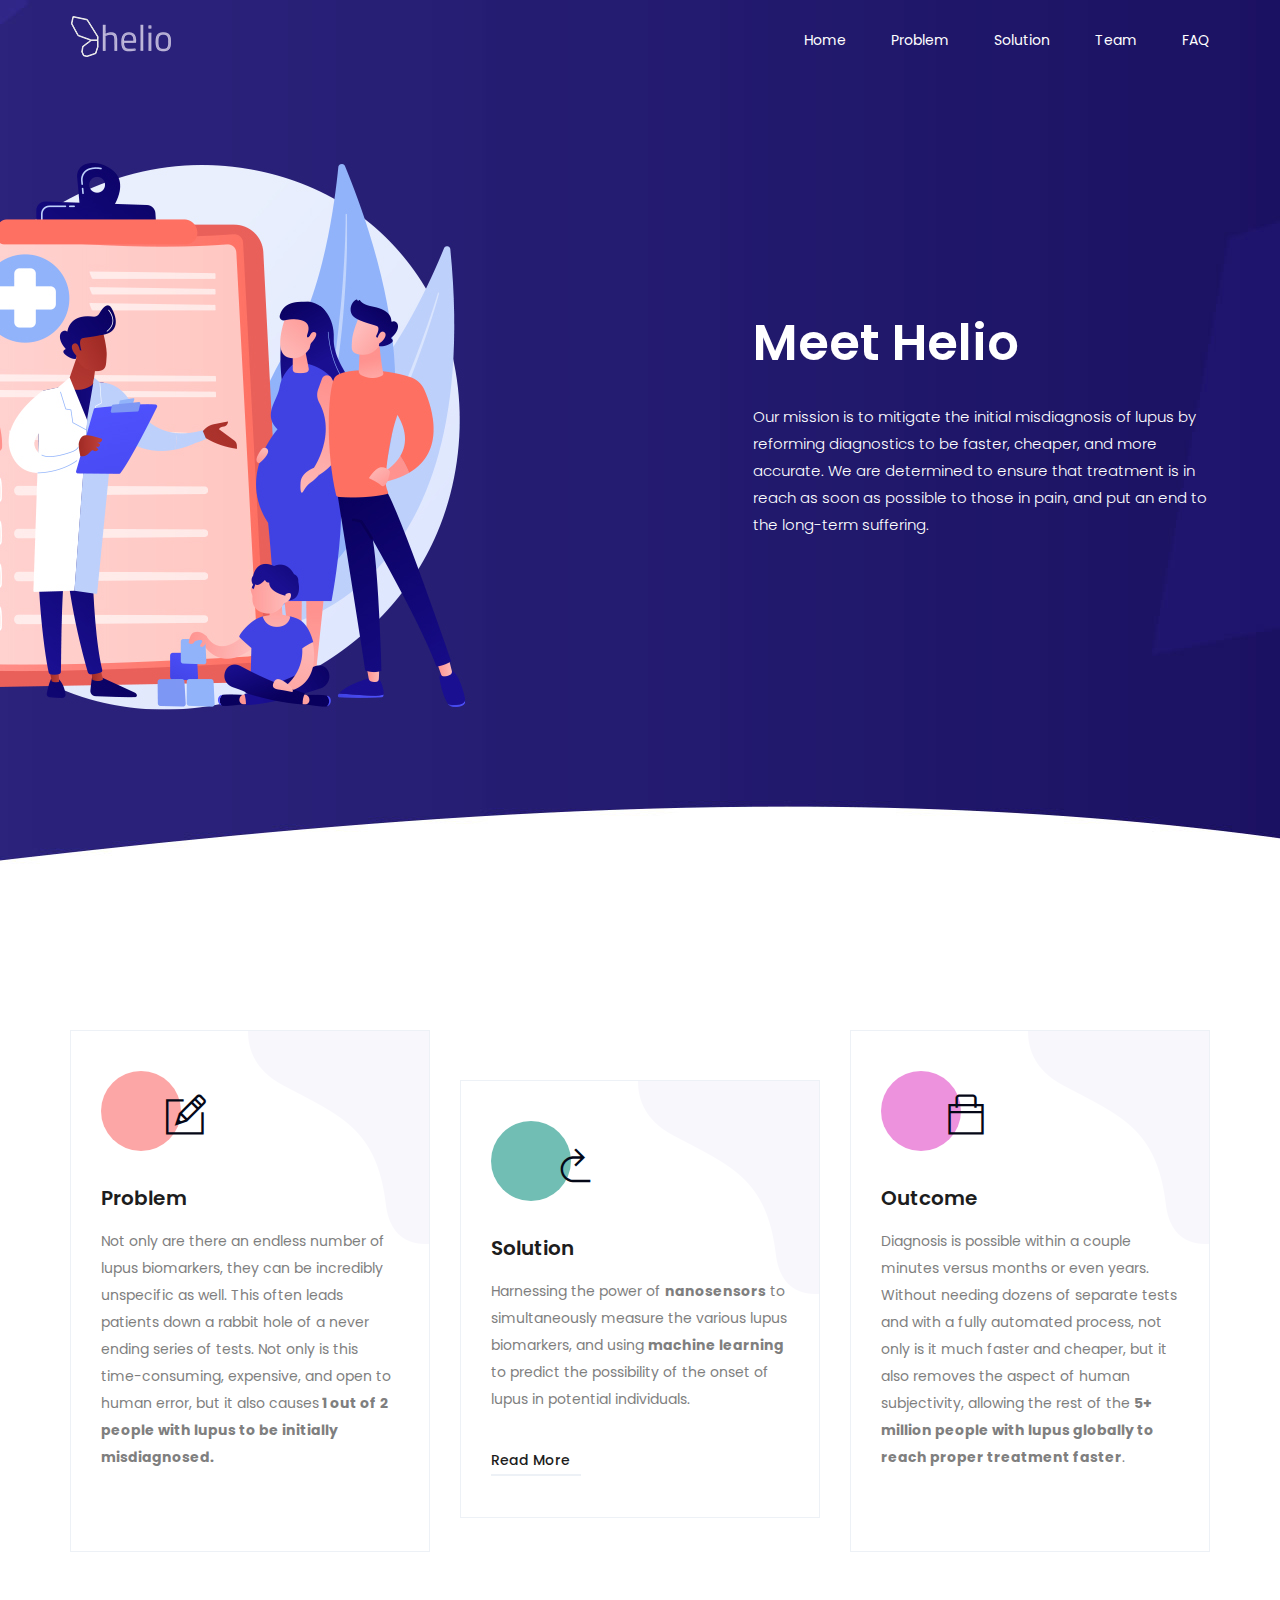
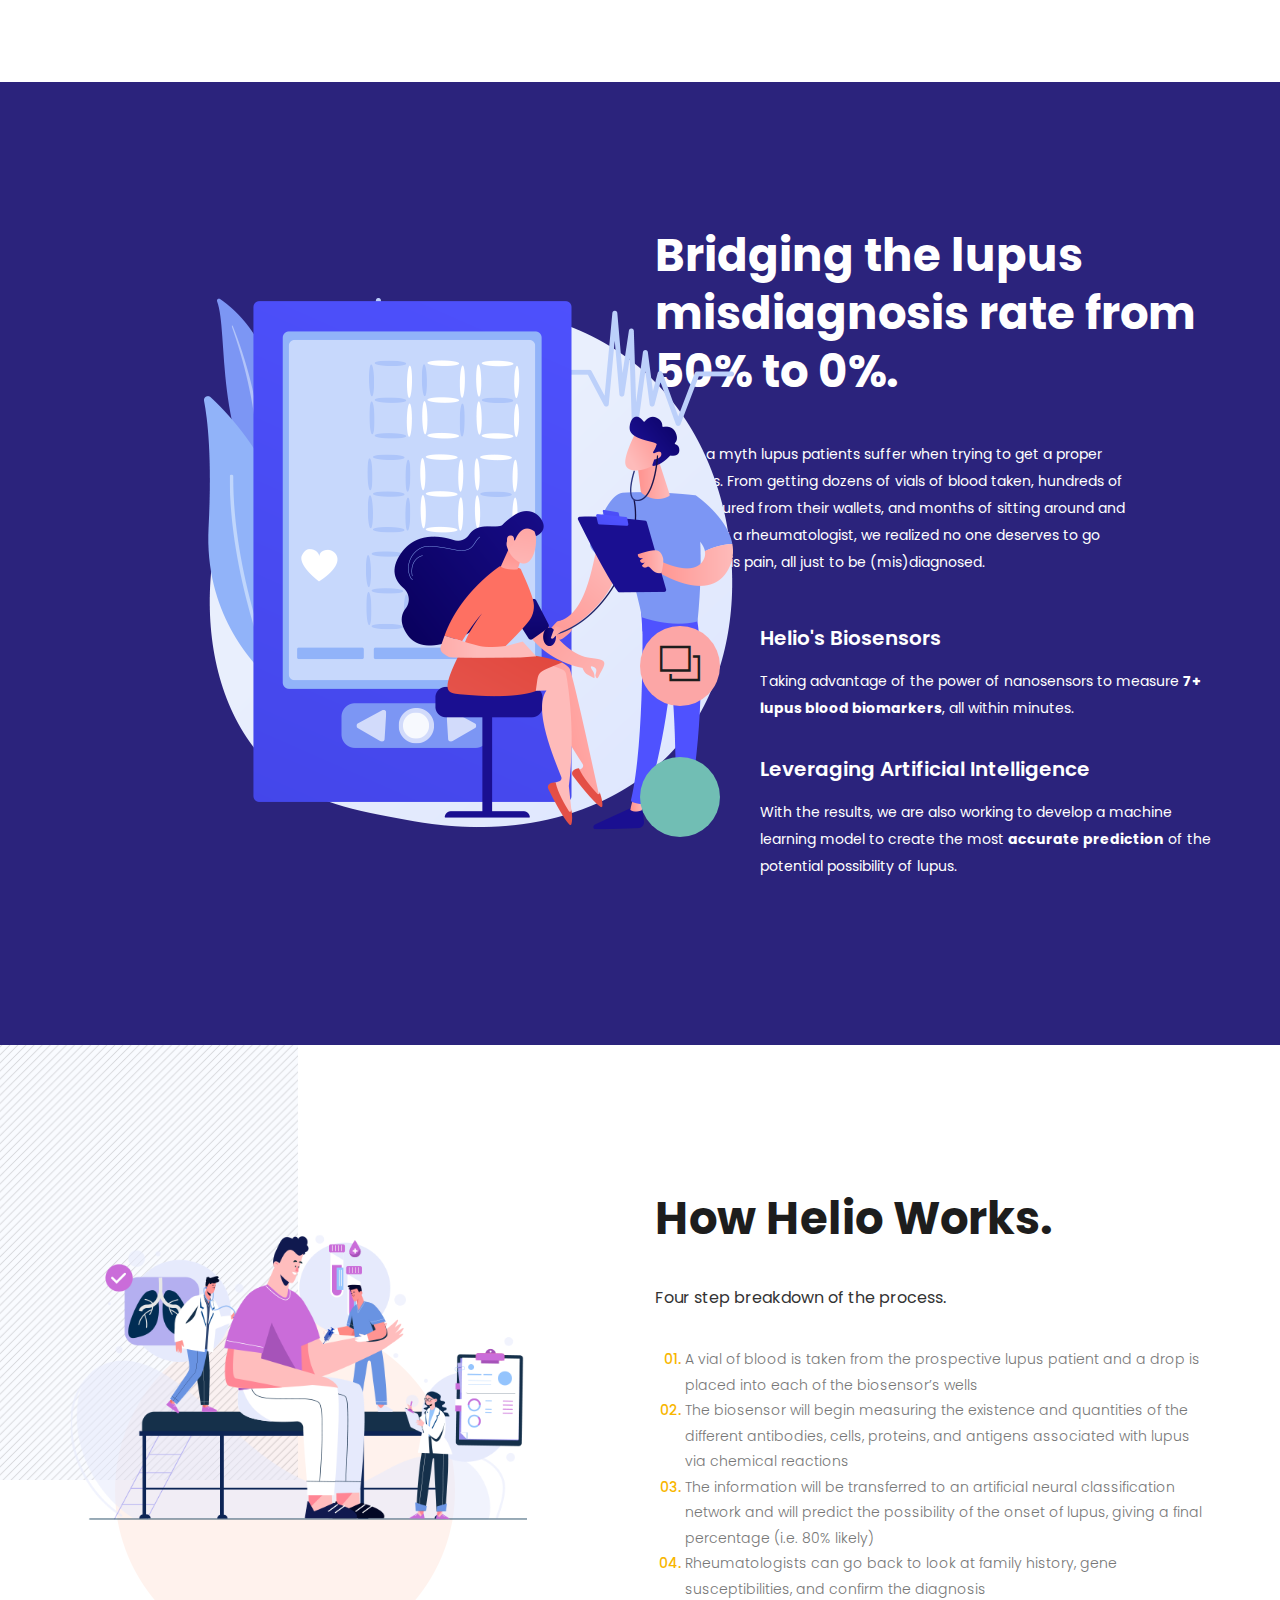
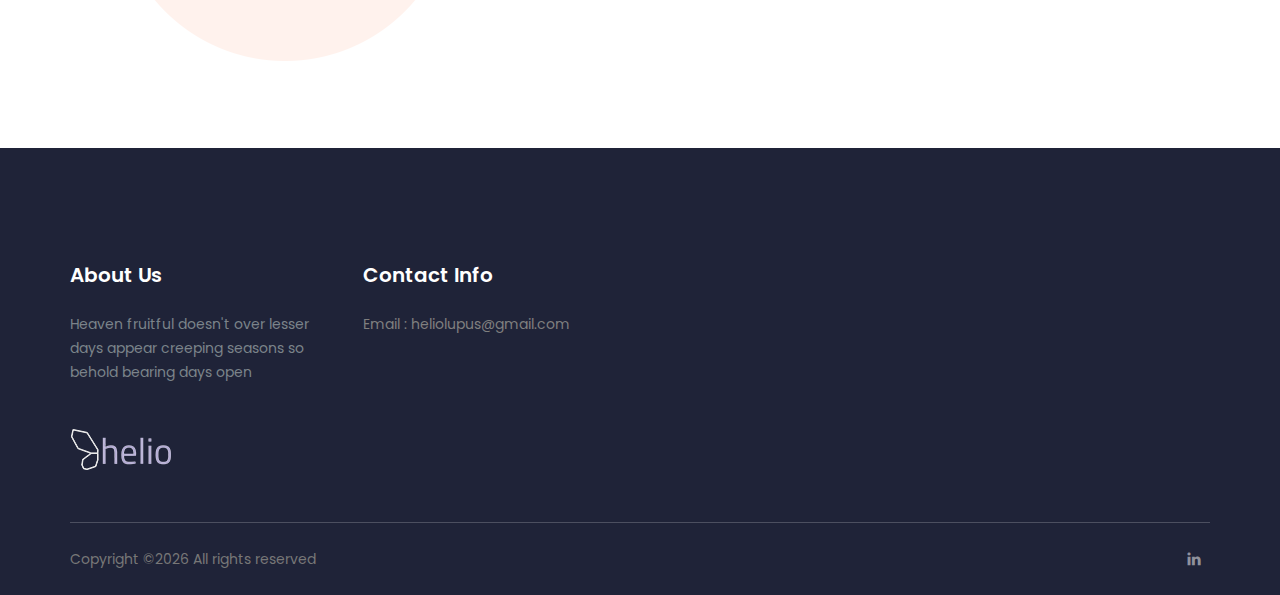
==== index.html @ cad20262 "dd" ====
<!doctype html>
<html lang="en">
<head>
    <!-- Required meta tags -->
    <meta charset="utf-8">
    <meta name="viewport" content="width=device-width, initial-scale=1, shrink-to-fit=no">
    <link rel="icon" href="img/favicon.png" type="image/png">
    <title>Helio Home</title>
    <!-- Bootstrap CSS -->
    <link rel="stylesheet" href="css/bootstrap.css">
    <link rel="stylesheet" href="css/themify-icons.css">
    <link rel="stylesheet" href="vendors/fontawesome/css/all.min.css">
    <link rel="stylesheet" href="vendors/owl-carousel/owl.carousel.min.css">
    <link rel="stylesheet" href="vendors/animate-css/animate.css">
    <!-- main css -->
    <link rel="stylesheet" href="css/style.css">
    <link rel="stylesheet" href="css/responsive.css">
</head>
<body>

    <!--================Header Menu Area =================-->
    <header class="header_area">	
        <div class="main_menu">
            <nav class="navbar navbar-expand-lg navbar-light">
                <div class="container">
                    <!-- Brand and toggle get grouped for better mobile display -->
                    <a class="navbar-brand logo_h" href="index.html"><img src="img/logo.png" alt=""></a>
                    <button class="navbar-toggler" type="button" data-toggle="collapse" data-target="#navbarSupportedContent" aria-controls="navbarSupportedContent" aria-expanded="false" aria-label="Toggle navigation">
                        <span class="icon-bar"></span>
                        <span class="icon-bar"></span>
                        <span class="icon-bar"></span>
                    </button>
                    <!-- Collect the nav links, forms, and other content for toggling -->
                    <div class="collapse navbar-collapse offset" id="navbarSupportedContent">
                        <ul class="nav navbar-nav menu_nav ml-auto">
                            <li class="nav-item"><a class="nav-link" href="index.html">Home</a></li> 
                            <li class="nav-item"><a class="nav-link" href="problem.html">Problem</a></li> 
                            <li class="nav-item"><a class="nav-link" href="solution.html">Solution</a></li>
							<li class="nav-item"><a class="nav-link" href="team.html">Team</a></li>
							<li class="nav-item"><a class="nav-link" href="faq.html">FAQ</a></li>
                        </ul>
                    </div>
                  
                </div>
            </nav>
        </div>
    </header>
    <!--================Header Menu Area =================-->

    <!--================Home Banner Area =================-->
    <section class="home_banner_area">
        <div class="banner_inner d-flex align-items-center">
            <div class="overlay"></div>
            <div class="container">
                <div class="row">
                    <div class="col-lg-6 offset-lg-6 col-xl-5 offset-xl-7">
                        <div class="banner_content">
                            <h3>Meet Helio</h3>
                            <p>Our mission is to mitigate the initial misdiagnosis of lupus by reforming diagnostics to be faster, cheaper, and more accurate. We are determined to ensure that treatment is in reach as soon as possible to those in pain, and put an end to the long-term suffering.</p>
                           
                        </div>
                    </div>

                </div>
            </div>
        </div>
    </section>
    <!--================End Home Banner Area =================-->

    <!--================Service  Area =================-->
    <section class="service-area area-padding">
        <div class="container">
            <div class="row">
                <!-- Single service -->
                <div class="col-md-6 col-lg-4">
                    <div class="single-service">
                        <div class="service-icon">
                            <i class="ti-pencil-alt"></i>
                        </div>
                        <div class="service-content">
                            <h5>Problem</h5>
                            <p>Not only are there an endless number of lupus biomarkers, they can be incredibly unspecific as well. This often leads patients down a rabbit hole of a never ending series of tests. Not only is this time-consuming, expensive, and open to human error, but it also causes<strong> 1 out of  2 people with lupus to be initially misdiagnosed. </strong>
                          </p>
               
                        </div>
                    </div>
                </div>

                <!-- Single service -->
                <div class="col-md-6 col-lg-4">
                    <div class="single-service">
                        <div class="service-icon">
                            <i class="ti-back-right"></i>
                        </div>
                        <div class="service-content">
                            <h5>Solution</h5>
                          <p>Harnessing the power of <strong>nanosensors</strong> to simultaneously measure the various lupus biomarkers, and using <strong>machine learning</strong> to predict the possibility of the onset of lupus in potential individuals. </p>
                            <a href="https://ashleymo20.medium.com/helio-increasing-lupus-diagnostic-speed-accuracy-and-accessibility-ba200c0ba5ea">Read More</a>
                        </div>
                    </div>
                </div>


                <!-- Single service -->
                <div class="col-md-6 col-lg-4">
                    <div class="single-service">
                        <div class="service-icon">
                            <i class="ti-bag"></i>
                        </div>
                        <div class="service-content">
                            <h5>Outcome</h5>
                          <p>Diagnosis is possible within a couple minutes versus months or even years. Without needing dozens of separate tests and with a fully automated process, not only is it much faster and cheaper, but it also removes the aspect of human subjectivity, allowing the rest of the <strong>5+ million people with lupus globally to reach proper treatment faster</strong>. </p>
                        </div>
                    </div>
                </div>

            </div>
        </div>
    </section>
    <!--================Service Area end =================-->


   

    <!--================Feature  Area =================-->
    <section class="feature-area area-padding bg_one">
        <div class="container">
            <div class="row align-items-center">

                <div class="offset-lg-6 col-lg-6">
                    <div class="area-heading light">
                        <h4>Bridging the lupus misdiagnosis rate from 50% to 0%.</h4>
                        <p>It’s not a myth lupus patients suffer when trying to get a proper diagnosis. From getting dozens of vials of blood taken, hundreds of dollars poured from their wallets, and months of sitting around and waiting for a rheumatologist, we realized no one deserves to go through this pain, all just to be (mis)diagnosed.
</p>
                    </div>
                    <div class="row">
                        <div class="col-">
                            <div class="single-feature d-flex">
                                <div class="feature-icon">
                                    <i class="ti-layers"></i>
                                </div>
                                <div class="single-feature-content">
                                    <h5>Helio's Biosensors</h5>
                                    <p>Taking advantage of the power of nanosensors to measure <strong>7+ lupus blood biomarkers</strong>, all within minutes.</p>
                                </div>
                            </div>
                        </div>
                        <div class="col-">
                            <div class="single-feature d-flex">
                                <div class="feature-icon">
                                    <i class="ti-"></i>
                                </div>
                                <div class="single-feature-content">
                                    <h5>Leveraging Artificial Intelligence</h5>
                                    <p>With the results, we are also working to develop a machine learning model to create the most <strong>accurate prediction</strong> of the potential possibility of lupus.</p>
                                </div>
                            </div>
                        </div>
                    </div>
                </div>
            </div>
        </div>
    </section>
    <!--================Feature Area End =================-->


    <!--================About  Area =================-->
    <section class="statics-area area-padding">
        <div class="container">
            <div class="row">

                <div class="col-lg-5">
                    <div class="image-box">
                        <img src="img/banner/about3.png" alt="">
                    </div>
                </div>

                <div class="offset-lg-1 col-lg-6">
                    <div class="area-heading">
                        <h4>How Helio Works.</h4>
                        <h6>Four step breakdown of the process.</h6>

                    </div>
					<div class="">
                  <ol class="ordered-list">
                    <li><span>A vial of blood is taken from the prospective lupus patient and a drop is placed into each of the biosensor’s wells</span></li>
                    <li><span>The biosensor will begin measuring the existence and quantities of the different antibodies, cells, proteins, and antigens associated with lupus via chemical reactions</span></li>
                    
                    <li><span>The information will be transferred to an artificial neural classification network and will predict the possibility of the onset of lupus, giving a final percentage (i.e. 80% likely)</span></li>
                    <li><span>Rheumatologists can go back to look at family history, gene susceptibilities, and confirm the diagnosis</span></li>
               
                  </ol>
                </div>
					


                </div>
            </div>
        </div>
    </section>
    <!--================About Area End =================-->
	
    <!-- ================ start footer Area ================= -->
    <footer class="footer-area">
        <div class="container">
            <div class="row">

                <div class="col-lg-3 col-sm-6 mb-4 mb-xl-0 single-footer-widget">
                    <h4>About Us</h4>
                    <p>Heaven fruitful doesn't over lesser days appear creeping seasons so behold bearing days open</p>
                    <div class="footer-logo">
                        <img src="img/logo.png" alt="">
                    </div>
                </div>

                <div class="col-lg-3 col-sm-6 mb-4 mb-xl-0 single-footer-widget">
                    <h4>Contact Info</h4>
                    <div class="footer-address">
                        <span>Email : heliolupus@gmail.com</span>
                    </div>
                </div>

              
        </div>
        <div class="footer-bottom row align-items-center text-center text-lg-left no-gutters">
            <p class="footer-text m-0 col-lg-8 col-md-12"><!-- Link back to Colorlib can't be removed. Template is licensed under CC BY 3.0. -->
Copyright &copy;<script>document.write(new Date().getFullYear());</script> All rights reserved
<!-- Link back to Colorlib can't be removed. Template is licensed under CC BY 3.0. --></p>
            <div class="col-lg-4 col-md-12 text-center text-lg-right footer-social">               
                <a href="#"><i class="ti-linkedin"></i></a>
            </div>
        </div>
    </div>
</footer>
<!-- ================ End footer Area ================= -->






<!-- Optional JavaScript -->
<!-- jQuery first, then Popper.js, then Bootstrap JS -->
<script src="js/jquery-2.2.4.min.js"></script>
<script src="js/popper.js"></script>
<script src="js/bootstrap.min.js"></script>
<script src="vendors/owl-carousel/owl.carousel.min.js"></script>
<script src="js/jquery.ajaxchimp.min.js"></script>
<script src="js/waypoints.min.js"></script>
<script src="js/mail-script.js"></script>
<script src="js/contact.js"></script>
<script src="js/jquery.form.js"></script>
<script src="js/jquery.validate.min.js"></script>
<script src="js/mail-script.js"></script>
<script src="js/theme.js"></script>
</body>
</html>
---- css/themify-icons.css ----
@font-face {
	font-family: 'themify';
	src:url('../fonts/themify.eot?-fvbane');
	src:url('../fonts/themify.eot?#iefix-fvbane') format('embedded-opentype'),
		url('../fonts/themify.woff?-fvbane') format('woff'),
		url('../fonts/themify.ttf?-fvbane') format('truetype'),
		url('../fonts/themify.svg?-fvbane#themify') format('svg');
	font-weight: normal;
	font-style: normal;
}

[class^="ti-"], [class*=" ti-"] {
	font-family: 'themify';
	speak: none;
	font-style: normal;
	font-weight: normal;
	font-variant: normal;
	text-transform: none;
	line-height: 1;

	/* Better Font Rendering =========== */
	-webkit-font-smoothing: antialiased;
	-moz-osx-font-smoothing: grayscale;
}

.ti-wand:before {
	content: "\e600";
}
.ti-volume:before {
	content: "\e601";
}
.ti-user:before {
	content: "\e602";
}
.ti-unlock:before {
	content: "\e603";
}
.ti-unlink:before {
	content: "\e604";
}
.ti-trash:before {
	content: "\e605";
}
.ti-thought:before {
	content: "\e606";
}
.ti-target:before {
	content: "\e607";
}
.ti-tag:before {
	content: "\e608";
}
.ti-tablet:before {
	content: "\e609";
}
.ti-star:before {
	content: "\e60a";
}
.ti-spray:before {
	content: "\e60b";
}
.ti-signal:before {
	content: "\e60c";
}
.ti-shopping-cart:before {
	content: "\e60d";
}
.ti-shopping-cart-full:before {
	content: "\e60e";
}
.ti-settings:before {
	content: "\e60f";
}
.ti-search:before {
	content: "\e610";
}
.ti-zoom-in:before {
	content: "\e611";
}
.ti-zoom-out:before {
	content: "\e612";
}
.ti-cut:before {
	content: "\e613";
}
.ti-ruler:before {
	content: "\e614";
}
.ti-ruler-pencil:before {
	content: "\e615";
}
.ti-ruler-alt:before {
	content: "\e616";
}
.ti-bookmark:before {
	content: "\e617";
}
.ti-bookmark-alt:before {
	content: "\e618";
}
.ti-reload:before {
	content: "\e619";
}
.ti-plus:before {
	content: "\e61a";
}
.ti-pin:before {
	content: "\e61b";
}
.ti-pencil:before {
	content: "\e61c";
}
.ti-pencil-alt:before {
	content: "\e61d";
}
.ti-paint-roller:before {
	content: "\e61e";
}
.ti-paint-bucket:before {
	content: "\e61f";
}
.ti-na:before {
	content: "\e620";
}
.ti-mobile:before {
	content: "\e621";
}
.ti-minus:before {
	content: "\e622";
}
.ti-medall:before {
	content: "\e623";
}
.ti-medall-alt:before {
	content: "\e624";
}
.ti-marker:before {
	content: "\e625";
}
.ti-marker-alt:before {
	content: "\e626";
}
.ti-arrow-up:before {
	content: "\e627";
}
.ti-arrow-right:before {
	content: "\e628";
}
.ti-arrow-left:before {
	content: "\e629";
}
.ti-arrow-down:before {
	content: "\e62a";
}
.ti-lock:before {
	content: "\e62b";
}
.ti-location-arrow:before {
	content: "\e62c";
}
.ti-link:before {
	content: "\e62d";
}
.ti-layout:before {
	content: "\e62e";
}
.ti-layers:before {
	content: "\e62f";
}
.ti-layers-alt:before {
	content: "\e630";
}
.ti-key:before {
	content: "\e631";
}
.ti-import:before {
	content: "\e632";
}
.ti-image:before {
	content: "\e633";
}
.ti-heart:before {
	content: "\e634";
}
.ti-heart-broken:before {
	content: "\e635";
}
.ti-hand-stop:before {
	content: "\e636";
}
.ti-hand-open:before {
	content: "\e637";
}
.ti-hand-drag:before {
	content: "\e638";
}
.ti-folder:before {
	content: "\e639";
}
.ti-flag:before {
	content: "\e63a";
}
.ti-flag-alt:before {
	content: "\e63b";
}
.ti-flag-alt-2:before {
	content: "\e63c";
}
.ti-eye:before {
	content: "\e63d";
}
.ti-export:before {
	content: "\e63e";
}
.ti-exchange-vertical:before {
	content: "\e63f";
}
.ti-desktop:before {
	content: "\e640";
}
.ti-cup:before {
	content: "\e641";
}
.ti-crown:before {
	content: "\e642";
}
.ti-comments:before {
	content: "\e643";
}
.ti-comment:before {
	content: "\e644";
}
.ti-comment-alt:before {
	content: "\e645";
}
.ti-close:before {
	content: "\e646";
}
.ti-clip:before {
	content: "\e647";
}
.ti-angle-up:before {
	content: "\e648";
}
.ti-angle-right:before {
	content: "\e649";
}
.ti-angle-left:before {
	content: "\e64a";
}
.ti-angle-down:before {
	content: "\e64b";
}
.ti-check:before {
	content: "\e64c";
}
.ti-check-box:before {
	content: "\e64d";
}
.ti-camera:before {
	content: "\e64e";
}
.ti-announcement:before {
	content: "\e64f";
}
.ti-brush:before {
	content: "\e650";
}
.ti-briefcase:before {
	content: "\e651";
}
.ti-bolt:before {
	content: "\e652";
}
.ti-bolt-alt:before {
	content: "\e653";
}
.ti-blackboard:before {
	content: "\e654";
}
.ti-bag:before {
	content: "\e655";
}
.ti-move:before {
	content: "\e656";
}
.ti-arrows-vertical:before {
	content: "\e657";
}
.ti-arrows-horizontal:before {
	content: "\e658";
}
.ti-fullscreen:before {
	content: "\e659";
}
.ti-arrow-top-right:before {
	content: "\e65a";
}
.ti-arrow-top-left:before {
	content: "\e65b";
}
.ti-arrow-circle-up:before {
	content: "\e65c";
}
.ti-arrow-circle-right:before {
	content: "\e65d";
}
.ti-arrow-circle-left:before {
	content: "\e65e";
}
.ti-arrow-circle-down:before {
	content: "\e65f";
}
.ti-angle-double-up:before {
	content: "\e660";
}
.ti-angle-double-right:before {
	content: "\e661";
}
.ti-angle-double-left:before {
	content: "\e662";
}
.ti-angle-double-down:before {
	content: "\e663";
}
.ti-zip:before {
	content: "\e664";
}
.ti-world:before {
	content: "\e665";
}
.ti-wheelchair:before {
	content: "\e666";
}
.ti-view-list:before {
	content: "\e667";
}
.ti-view-list-alt:before {
	content: "\e668";
}
.ti-view-grid:before {
	content: "\e669";
}
.ti-uppercase:before {
	content: "\e66a";
}
.ti-upload:before {
	content: "\e66b";
}
.ti-underline:before {
	content: "\e66c";
}
.ti-truck:before {
	content: "\e66d";
}
.ti-timer:before {
	content: "\e66e";
}
.ti-ticket:before {
	content: "\e66f";
}
.ti-thumb-up:before {
	content: "\e670";
}
.ti-thumb-down:before {
	content: "\e671";
}
.ti-text:before {
	content: "\e672";
}
.ti-stats-up:before {
	content: "\e673";
}
.ti-stats-down:before {
	content: "\e674";
}
.ti-split-v:before {
	content: "\e675";
}
.ti-split-h:before {
	content: "\e676";
}
.ti-smallcap:before {
	content: "\e677";
}
.ti-shine:before {
	content: "\e678";
}
.ti-shift-right:before {
	content: "\e679";
}
.ti-shift-left:before {
	content: "\e67a";
}
.ti-shield:before {
	content: "\e67b";
}
.ti-notepad:before {
	content: "\e67c";
}
.ti-server:before {
	content: "\e67d";
}
.ti-quote-right:before {
	content: "\e67e";
}
.ti-quote-left:before {
	content: "\e67f";
}
.ti-pulse:before {
	content: "\e680";
}
.ti-printer:before {
	content: "\e681";
}
.ti-power-off:before {
	content: "\e682";
}
.ti-plug:before {
	content: "\e683";
}
.ti-pie-chart:before {
	content: "\e684";
}
.ti-paragraph:before {
	content: "\e685";
}
.ti-panel:before {
	content: "\e686";
}
.ti-package:before {
	content: "\e687";
}
.ti-music:before {
	content: "\e688";
}
.ti-music-alt:before {
	content: "\e689";
}
.ti-mouse:before {
	content: "\e68a";
}
.ti-mouse-alt:before {
	content: "\e68b";
}
.ti-money:before {
	content: "\e68c";
}
.ti-microphone:before {
	content: "\e68d";
}
.ti-menu:before {
	content: "\e68e";
}
.ti-menu-alt:before {
	content: "\e68f";
}
.ti-map:before {
	content: "\e690";
}
.ti-map-alt:before {
	content: "\e691";
}
.ti-loop:before {
	content: "\e692";
}
.ti-location-pin:before {
	content: "\e693";
}
.ti-list:before {
	content: "\e694";
}
.ti-light-bulb:before {
	content: "\e695";
}
.ti-Italic:before {
	content: "\e696";
}
.ti-info:before {
	content: "\e697";
}
.ti-infinite:before {
	content: "\e698";
}
.ti-id-badge:before {
	content: "\e699";
}
.ti-hummer:before {
	content: "\e69a";
}
.ti-home:before {
	content: "\e69b";
}
.ti-help:before {
	content: "\e69c";
}
.ti-headphone:before {
	content: "\e69d";
}
.ti-harddrives:before {
	content: "\e69e";
}
.ti-harddrive:before {
	content: "\e69f";
}
.ti-gift:before {
	content: "\e6a0";
}
.ti-game:before {
	content: "\e6a1";
}
.ti-filter:before {
	content: "\e6a2";
}
.ti-files:before {
	content: "\e6a3";
}
.ti-file:before {
	content: "\e6a4";
}
.ti-eraser:before {
	content: "\e6a5";
}
.ti-envelope:before {
	content: "\e6a6";
}
.ti-download:before {
	content: "\e6a7";
}
.ti-direction:before {
	content: "\e6a8";
}
.ti-direction-alt:before {
	content: "\e6a9";
}
.ti-dashboard:before {
	content: "\e6aa";
}
.ti-control-stop:before {
	content: "\e6ab";
}
.ti-control-shuffle:before {
	content: "\e6ac";
}
.ti-control-play:before {
	content: "\e6ad";
}
.ti-control-pause:before {
	content: "\e6ae";
}
.ti-control-forward:before {
	content: "\e6af";
}
.ti-control-backward:before {
	content: "\e6b0";
}
.ti-cloud:before {
	content: "\e6b1";
}
.ti-cloud-up:before {
	content: "\e6b2";
}
.ti-cloud-down:before {
	content: "\e6b3";
}
.ti-clipboard:before {
	content: "\e6b4";
}
.ti-car:before {
	content: "\e6b5";
}
.ti-calendar:before {
	content: "\e6b6";
}
.ti-book:before {
	content: "\e6b7";
}
.ti-bell:before {
	content: "\e6b8";
}
.ti-basketball:before {
	content: "\e6b9";
}
.ti-bar-chart:before {
	content: "\e6ba";
}
.ti-bar-chart-alt:before {
	content: "\e6bb";
}
.ti-back-right:before {
	content: "\e6bc";
}
.ti-back-left:before {
	content: "\e6bd";
}
.ti-arrows-corner:before {
	content: "\e6be";
}
.ti-archive:before {
	content: "\e6bf";
}
.ti-anchor:before {
	content: "\e6c0";
}
.ti-align-right:before {
	content: "\e6c1";
}
.ti-align-left:before {
	content: "\e6c2";
}
.ti-align-justify:before {
	content: "\e6c3";
}
.ti-align-center:before {
	content: "\e6c4";
}
.ti-alert:before {
	content: "\e6c5";
}
.ti-alarm-clock:before {
	content: "\e6c6";
}
.ti-agenda:before {
	content: "\e6c7";
}
.ti-write:before {
	content: "\e6c8";
}
.ti-window:before {
	content: "\e6c9";
}
.ti-widgetized:before {
	content: "\e6ca";
}
.ti-widget:before {
	content: "\e6cb";
}
.ti-widget-alt:before {
	content: "\e6cc";
}
.ti-wallet:before {
	content: "\e6cd";
}
.ti-video-clapper:before {
	content: "\e6ce";
}
.ti-video-camera:before {
	content: "\e6cf";
}
.ti-vector:before {
	content: "\e6d0";
}
.ti-themify-logo:before {
	content: "\e6d1";
}
.ti-themify-favicon:before {
	content: "\e6d2";
}
.ti-themify-favicon-alt:before {
	content: "\e6d3";
}
.ti-support:before {
	content: "\e6d4";
}
.ti-stamp:before {
	content: "\e6d5";
}
.ti-split-v-alt:before {
	content: "\e6d6";
}
.ti-slice:before {
	content: "\e6d7";
}
.ti-shortcode:before {
	content: "\e6d8";
}
.ti-shift-right-alt:before {
	content: "\e6d9";
}
.ti-shift-left-alt:before {
	content: "\e6da";
}
.ti-ruler-alt-2:before {
	content: "\e6db";
}
.ti-receipt:before {
	content: "\e6dc";
}
.ti-pin2:before {
	content: "\e6dd";
}
.ti-pin-alt:before {
	content: "\e6de";
}
.ti-pencil-alt2:before {
	content: "\e6df";
}
.ti-palette:before {
	content: "\e6e0";
}
.ti-more:before {
	content: "\e6e1";
}
.ti-more-alt:before {
	content: "\e6e2";
}
.ti-microphone-alt:before {
	content: "\e6e3";
}
.ti-magnet:before {
	content: "\e6e4";
}
.ti-line-double:before {
	content: "\e6e5";
}
.ti-line-dotted:before {
	content: "\e6e6";
}
.ti-line-dashed:before {
	content: "\e6e7";
}
.ti-layout-width-full:before {
	content: "\e6e8";
}
.ti-layout-width-default:before {
	content: "\e6e9";
}
.ti-layout-width-default-alt:before {
	content: "\e6ea";
}
.ti-layout-tab:before {
	content: "\e6eb";
}
.ti-layout-tab-window:before {
	content: "\e6ec";
}
.ti-layout-tab-v:before {
	content: "\e6ed";
}
.ti-layout-tab-min:before {
	content: "\e6ee";
}
.ti-layout-slider:before {
	content: "\e6ef";
}
.ti-layout-slider-alt:before {
	content: "\e6f0";
}
.ti-layout-sidebar-right:before {
	content: "\e6f1";
}
.ti-layout-sidebar-none:before {
	content: "\e6f2";
}
.ti-layout-sidebar-left:before {
	content: "\e6f3";
}
.ti-layout-placeholder:before {
	content: "\e6f4";
}
.ti-layout-menu:before {
	content: "\e6f5";
}
.ti-layout-menu-v:before {
	content: "\e6f6";
}
.ti-layout-menu-separated:before {
	content: "\e6f7";
}
.ti-layout-menu-full:before {
	content: "\e6f8";
}
.ti-layout-media-right-alt:before {
	content: "\e6f9";
}
.ti-layout-media-right:before {
	content: "\e6fa";
}
.ti-layout-media-overlay:before {
	content: "\e6fb";
}
.ti-layout-media-overlay-alt:before {
	content: "\e6fc";
}
.ti-layout-media-overlay-alt-2:before {
	content: "\e6fd";
}
.ti-layout-media-left-alt:before {
	content: "\e6fe";
}
.ti-layout-media-left:before {
	content: "\e6ff";
}
.ti-layout-media-center-alt:before {
	content: "\e700";
}
.ti-layout-media-center:before {
	content: "\e701";
}
.ti-layout-list-thumb:before {
	content: "\e702";
}
.ti-layout-list-thumb-alt:before {
	content: "\e703";
}
.ti-layout-list-post:before {
	content: "\e704";
}
.ti-layout-list-large-image:before {
	content: "\e705";
}
.ti-layout-line-solid:before {
	content: "\e706";
}
.ti-layout-grid4:before {
	content: "\e707";
}
.ti-layout-grid3:before {
	content: "\e708";
}
.ti-layout-grid2:before {
	content: "\e709";
}
.ti-layout-grid2-thumb:before {
	content: "\e70a";
}
.ti-layout-cta-right:before {
	content: "\e70b";
}
.ti-layout-cta-left:before {
	content: "\e70c";
}
.ti-layout-cta-center:before {
	content: "\e70d";
}
.ti-layout-cta-btn-right:before {
	content: "\e70e";
}
.ti-layout-cta-btn-left:before {
	content: "\e70f";
}
.ti-layout-column4:before {
	content: "\e710";
}
.ti-layout-column3:before {
	content: "\e711";
}
.ti-layout-column2:before {
	content: "\e712";
}
.ti-layout-accordion-separated:before {
	content: "\e713";
}
.ti-layout-accordion-merged:before {
	content: "\e714";
}
.ti-layout-accordion-list:before {
	content: "\e715";
}
.ti-ink-pen:before {
	content: "\e716";
}
.ti-info-alt:before {
	content: "\e717";
}
.ti-help-alt:before {
	content: "\e718";
}
.ti-headphone-alt:before {
	content: "\e719";
}
.ti-hand-point-up:before {
	content: "\e71a";
}
.ti-hand-point-right:before {
	content: "\e71b";
}
.ti-hand-point-left:before {
	content: "\e71c";
}
.ti-hand-point-down:before {
	content: "\e71d";
}
.ti-gallery:before {
	content: "\e71e";
}
.ti-face-smile:before {
	content: "\e71f";
}
.ti-face-sad:before {
	content: "\e720";
}
.ti-credit-card:before {
	content: "\e721";
}
.ti-control-skip-forward:before {
	content: "\e722";
}
.ti-control-skip-backward:before {
	content: "\e723";
}
.ti-control-record:before {
	content: "\e724";
}
.ti-control-eject:before {
	content: "\e725";
}
.ti-comments-smiley:before {
	content: "\e726";
}
.ti-brush-alt:before {
	content: "\e727";
}
.ti-youtube:before {
	content: "\e728";
}
.ti-vimeo:before {
	content: "\e729";
}
.ti-twitter:before {
	content: "\e72a";
}
.ti-time:before {
	content: "\e72b";
}
.ti-tumblr:before {
	content: "\e72c";
}
.ti-skype:before {
	content: "\e72d";
}
.ti-share:before {
	content: "\e72e";
}
.ti-share-alt:before {
	content: "\e72f";
}
.ti-rocket:before {
	content: "\e730";
}
.ti-pinterest:before {
	content: "\e731";
}
.ti-new-window:before {
	content: "\e732";
}
.ti-microsoft:before {
	content: "\e733";
}
.ti-list-ol:before {
	content: "\e734";
}
.ti-linkedin:before {
	content: "\e735";
}
.ti-layout-sidebar-2:before {
	content: "\e736";
}
.ti-layout-grid4-alt:before {
	content: "\e737";
}
.ti-layout-grid3-alt:before {
	content: "\e738";
}
.ti-layout-grid2-alt:before {
	content: "\e739";
}
.ti-layout-column4-alt:before {
	content: "\e73a";
}
.ti-layout-column3-alt:before {
	content: "\e73b";
}
.ti-layout-column2-alt:before {
	content: "\e73c";
}
.ti-instagram:before {
	content: "\e73d";
}
.ti-google:before {
	content: "\e73e";
}
.ti-github:before {
	content: "\e73f";
}
.ti-flickr:before {
	content: "\e740";
}
.ti-facebook:before {
	content: "\e741";
}
.ti-dropbox:before {
	content: "\e742";
}
.ti-dribbble:before {
	content: "\e743";
}
.ti-apple:before {
	content: "\e744";
}
.ti-android:before {
	content: "\e745";
}
.ti-save:before {
	content: "\e746";
}
.ti-save-alt:before {
	content: "\e747";
}
.ti-yahoo:before {
	content: "\e748";
}
.ti-wordpress:before {
	content: "\e749";
}
.ti-vimeo-alt:before {
	content: "\e74a";
}
.ti-twitter-alt:before {
	content: "\e74b";
}
.ti-tumblr-alt:before {
	content: "\e74c";
}
.ti-trello:before {
	content: "\e74d";
}
.ti-stack-overflow:before {
	content: "\e74e";
}
.ti-soundcloud:before {
	content: "\e74f";
}
.ti-sharethis:before {
	content: "\e750";
}
.ti-sharethis-alt:before {
	content: "\e751";
}
.ti-reddit:before {
	content: "\e752";
}
.ti-pinterest-alt:before {
	content: "\e753";
}
.ti-microsoft-alt:before {
	content: "\e754";
}
.ti-linux:before {
	content: "\e755";
}
.ti-jsfiddle:before {
	content: "\e756";
}
.ti-joomla:before {
	content: "\e757";
}
.ti-html5:before {
	content: "\e758";
}
.ti-flickr-alt:before {
	content: "\e759";
}
.ti-email:before {
	content: "\e75a";
}
.ti-drupal:before {
	content: "\e75b";
}
.ti-dropbox-alt:before {
	content: "\e75c";
}
.ti-css3:before {
	content: "\e75d";
}
.ti-rss:before {
	content: "\e75e";
}
.ti-rss-alt:before {
	content: "\e75f";
}
---- vendors/fontawesome/css/all.min.css ----
.fa,.fab,.fal,.far,.fas{-moz-osx-font-smoothing:grayscale;-webkit-font-smoothing:antialiased;display:inline-block;font-style:normal;font-variant:normal;text-rendering:auto;line-height:1}.fa-lg{font-size:1.33333em;line-height:.75em;vertical-align:-.0667em}.fa-xs{font-size:.75em}.fa-sm{font-size:.875em}.fa-1x{font-size:1em}.fa-2x{font-size:2em}.fa-3x{font-size:3em}.fa-4x{font-size:4em}.fa-5x{font-size:5em}.fa-6x{font-size:6em}.fa-7x{font-size:7em}.fa-8x{font-size:8em}.fa-9x{font-size:9em}.fa-10x{font-size:10em}.fa-fw{text-align:center;width:1.25em}.fa-ul{list-style-type:none;margin-left:2.5em;padding-left:0}.fa-ul>li{position:relative}.fa-li{left:-2em;position:absolute;text-align:center;width:2em;line-height:inherit}.fa-border{border:.08em solid #eee;border-radius:.1em;padding:.2em .25em .15em}.fa-pull-left{float:left}.fa-pull-right{float:right}.fa.fa-pull-left,.fab.fa-pull-left,.fal.fa-pull-left,.far.fa-pull-left,.fas.fa-pull-left{margin-right:.3em}.fa.fa-pull-right,.fab.fa-pull-right,.fal.fa-pull-right,.far.fa-pull-right,.fas.fa-pull-right{margin-left:.3em}.fa-spin{animation:fa-spin 2s infinite linear}.fa-pulse{animation:fa-spin 1s infinite steps(8)}@keyframes fa-spin{0%{transform:rotate(0deg)}to{transform:rotate(1turn)}}.fa-rotate-90{-ms-filter:"progid:DXImageTransform.Microsoft.BasicImage(rotation=1)";transform:rotate(90deg)}.fa-rotate-180{-ms-filter:"progid:DXImageTransform.Microsoft.BasicImage(rotation=2)";transform:rotate(180deg)}.fa-rotate-270{-ms-filter:"progid:DXImageTransform.Microsoft.BasicImage(rotation=3)";transform:rotate(270deg)}.fa-flip-horizontal{-ms-filter:"progid:DXImageTransform.Microsoft.BasicImage(rotation=0, mirror=1)";transform:scaleX(-1)}.fa-flip-vertical{transform:scaleY(-1)}.fa-flip-horizontal.fa-flip-vertical,.fa-flip-vertical{-ms-filter:"progid:DXImageTransform.Microsoft.BasicImage(rotation=2, mirror=1)"}.fa-flip-horizontal.fa-flip-vertical{transform:scale(-1)}:root .fa-flip-horizontal,:root .fa-flip-vertical,:root .fa-rotate-90,:root .fa-rotate-180,:root .fa-rotate-270{filter:none}.fa-stack{display:inline-block;height:2em;line-height:2em;position:relative;vertical-align:middle;width:2.5em}.fa-stack-1x,.fa-stack-2x{left:0;position:absolute;text-align:center;width:100%}.fa-stack-1x{line-height:inherit}.fa-stack-2x{font-size:2em}.fa-inverse{color:#fff}.fa-500px:before{content:"\f26e"}.fa-accessible-icon:before{content:"\f368"}.fa-accusoft:before{content:"\f369"}.fa-acquisitions-incorporated:before{content:"\f6af"}.fa-ad:before{content:"\f641"}.fa-address-book:before{content:"\f2b9"}.fa-address-card:before{content:"\f2bb"}.fa-adjust:before{content:"\f042"}.fa-adn:before{content:"\f170"}.fa-adobe:before{content:"\f778"}.fa-adversal:before{content:"\f36a"}.fa-affiliatetheme:before{content:"\f36b"}.fa-air-freshener:before{content:"\f5d0"}.fa-algolia:before{content:"\f36c"}.fa-align-center:before{content:"\f037"}.fa-align-justify:before{content:"\f039"}.fa-align-left:before{content:"\f036"}.fa-align-right:before{content:"\f038"}.fa-alipay:before{content:"\f642"}.fa-allergies:before{content:"\f461"}.fa-amazon:before{content:"\f270"}.fa-amazon-pay:before{content:"\f42c"}.fa-ambulance:before{content:"\f0f9"}.fa-american-sign-language-interpreting:before{content:"\f2a3"}.fa-amilia:before{content:"\f36d"}.fa-anchor:before{content:"\f13d"}.fa-android:before{content:"\f17b"}.fa-angellist:before{content:"\f209"}.fa-angle-double-down:before{content:"\f103"}.fa-angle-double-left:before{content:"\f100"}.fa-angle-double-right:before{content:"\f101"}.fa-angle-double-up:before{content:"\f102"}.fa-angle-down:before{content:"\f107"}.fa-angle-left:before{content:"\f104"}.fa-angle-right:before{content:"\f105"}.fa-angle-up:before{content:"\f106"}.fa-angry:before{content:"\f556"}.fa-angrycreative:before{content:"\f36e"}.fa-angular:before{content:"\f420"}.fa-ankh:before{content:"\f644"}.fa-app-store:before{content:"\f36f"}.fa-app-store-ios:before{content:"\f370"}.fa-apper:before{content:"\f371"}.fa-apple:before{content:"\f179"}.fa-apple-alt:before{content:"\f5d1"}.fa-apple-pay:before{content:"\f415"}.fa-archive:before{content:"\f187"}.fa-archway:before{content:"\f557"}.fa-arrow-alt-circle-down:before{content:"\f358"}.fa-arrow-alt-circle-left:before{content:"\f359"}.fa-arrow-alt-circle-right:before{content:"\f35a"}.fa-arrow-alt-circle-up:before{content:"\f35b"}.fa-arrow-circle-down:before{content:"\f0ab"}.fa-arrow-circle-left:before{content:"\f0a8"}.fa-arrow-circle-right:before{content:"\f0a9"}.fa-arrow-circle-up:before{content:"\f0aa"}.fa-arrow-down:before{content:"\f063"}.fa-arrow-left:before{content:"\f060"}.fa-arrow-right:before{content:"\f061"}.fa-arrow-up:before{content:"\f062"}.fa-arrows-alt:before{content:"\f0b2"}.fa-arrows-alt-h:before{content:"\f337"}.fa-arrows-alt-v:before{content:"\f338"}.fa-artstation:before{content:"\f77a"}.fa-assistive-listening-systems:before{content:"\f2a2"}.fa-asterisk:before{content:"\f069"}.fa-asymmetrik:before{content:"\f372"}.fa-at:before{content:"\f1fa"}.fa-atlas:before{content:"\f558"}.fa-atlassian:before{content:"\f77b"}.fa-atom:before{content:"\f5d2"}.fa-audible:before{content:"\f373"}.fa-audio-description:before{content:"\f29e"}.fa-autoprefixer:before{content:"\f41c"}.fa-avianex:before{content:"\f374"}.fa-aviato:before{content:"\f421"}.fa-award:before{content:"\f559"}.fa-aws:before{content:"\f375"}.fa-baby:before{content:"\f77c"}.fa-baby-carriage:before{content:"\f77d"}.fa-backspace:before{content:"\f55a"}.fa-backward:before{content:"\f04a"}.fa-balance-scale:before{content:"\f24e"}.fa-ban:before{content:"\f05e"}.fa-band-aid:before{content:"\f462"}.fa-bandcamp:before{content:"\f2d5"}.fa-barcode:before{content:"\f02a"}.fa-bars:before{content:"\f0c9"}.fa-baseball-ball:before{content:"\f433"}.fa-basketball-ball:before{content:"\f434"}.fa-bath:before{content:"\f2cd"}.fa-battery-empty:before{content:"\f244"}.fa-battery-full:before{content:"\f240"}.fa-battery-half:before{content:"\f242"}.fa-battery-quarter:before{content:"\f243"}.fa-battery-three-quarters:before{content:"\f241"}.fa-bed:before{content:"\f236"}.fa-beer:before{content:"\f0fc"}.fa-behance:before{content:"\f1b4"}.fa-behance-square:before{content:"\f1b5"}.fa-bell:before{content:"\f0f3"}.fa-bell-slash:before{content:"\f1f6"}.fa-bezier-curve:before{content:"\f55b"}.fa-bible:before{content:"\f647"}.fa-bicycle:before{content:"\f206"}.fa-bimobject:before{content:"\f378"}.fa-binoculars:before{content:"\f1e5"}.fa-biohazard:before{content:"\f780"}.fa-birthday-cake:before{content:"\f1fd"}.fa-bitbucket:before{content:"\f171"}.fa-bitcoin:before{content:"\f379"}.fa-bity:before{content:"\f37a"}.fa-black-tie:before{content:"\f27e"}.fa-blackberry:before{content:"\f37b"}.fa-blender:before{content:"\f517"}.fa-blender-phone:before{content:"\f6b6"}.fa-blind:before{content:"\f29d"}.fa-blog:before{content:"\f781"}.fa-blogger:before{content:"\f37c"}.fa-blogger-b:before{content:"\f37d"}.fa-bluetooth:before{content:"\f293"}.fa-bluetooth-b:before{content:"\f294"}.fa-bold:before{content:"\f032"}.fa-bolt:before{content:"\f0e7"}.fa-bomb:before{content:"\f1e2"}.fa-bone:before{content:"\f5d7"}.fa-bong:before{content:"\f55c"}.fa-book:before{content:"\f02d"}.fa-book-dead:before{content:"\f6b7"}.fa-book-open:before{content:"\f518"}.fa-book-reader:before{content:"\f5da"}.fa-bookmark:before{content:"\f02e"}.fa-bowling-ball:before{content:"\f436"}.fa-box:before{content:"\f466"}.fa-box-open:before{content:"\f49e"}.fa-boxes:before{content:"\f468"}.fa-braille:before{content:"\f2a1"}.fa-brain:before{content:"\f5dc"}.fa-briefcase:before{content:"\f0b1"}.fa-briefcase-medical:before{content:"\f469"}.fa-broadcast-tower:before{content:"\f519"}.fa-broom:before{content:"\f51a"}.fa-brush:before{content:"\f55d"}.fa-btc:before{content:"\f15a"}.fa-bug:before{content:"\f188"}.fa-building:before{content:"\f1ad"}.fa-bullhorn:before{content:"\f0a1"}.fa-bullseye:before{content:"\f140"}.fa-burn:before{content:"\f46a"}.fa-buromobelexperte:before{content:"\f37f"}.fa-bus:before{content:"\f207"}.fa-bus-alt:before{content:"\f55e"}.fa-business-time:before{content:"\f64a"}.fa-buysellads:before{content:"\f20d"}.fa-calculator:before{content:"\f1ec"}.fa-calendar:before{content:"\f133"}.fa-calendar-alt:before{content:"\f073"}.fa-calendar-check:before{content:"\f274"}.fa-calendar-day:before{content:"\f783"}.fa-calendar-minus:before{content:"\f272"}.fa-calendar-plus:before{content:"\f271"}.fa-calendar-times:before{content:"\f273"}.fa-calendar-week:before{content:"\f784"}.fa-camera:before{content:"\f030"}.fa-camera-retro:before{content:"\f083"}.fa-campground:before{content:"\f6bb"}.fa-canadian-maple-leaf:before{content:"\f785"}.fa-candy-cane:before{content:"\f786"}.fa-cannabis:before{content:"\f55f"}.fa-capsules:before{content:"\f46b"}.fa-car:before{content:"\f1b9"}.fa-car-alt:before{content:"\f5de"}.fa-car-battery:before{content:"\f5df"}.fa-car-crash:before{content:"\f5e1"}.fa-car-side:before{content:"\f5e4"}.fa-caret-down:before{content:"\f0d7"}.fa-caret-left:before{content:"\f0d9"}.fa-caret-right:before{content:"\f0da"}.fa-caret-square-down:before{content:"\f150"}.fa-caret-square-left:before{content:"\f191"}.fa-caret-square-right:before{content:"\f152"}.fa-caret-square-up:before{content:"\f151"}.fa-caret-up:before{content:"\f0d8"}.fa-carrot:before{content:"\f787"}.fa-cart-arrow-down:before{content:"\f218"}.fa-cart-plus:before{content:"\f217"}.fa-cash-register:before{content:"\f788"}.fa-cat:before{content:"\f6be"}.fa-cc-amazon-pay:before{content:"\f42d"}.fa-cc-amex:before{content:"\f1f3"}.fa-cc-apple-pay:before{content:"\f416"}.fa-cc-diners-club:before{content:"\f24c"}.fa-cc-discover:before{content:"\f1f2"}.fa-cc-jcb:before{content:"\f24b"}.fa-cc-mastercard:before{content:"\f1f1"}.fa-cc-paypal:before{content:"\f1f4"}.fa-cc-stripe:before{content:"\f1f5"}.fa-cc-visa:before{content:"\f1f0"}.fa-centercode:before{content:"\f380"}.fa-centos:before{content:"\f789"}.fa-certificate:before{content:"\f0a3"}.fa-chair:before{content:"\f6c0"}.fa-chalkboard:before{content:"\f51b"}.fa-chalkboard-teacher:before{content:"\f51c"}.fa-charging-station:before{content:"\f5e7"}.fa-chart-area:before{content:"\f1fe"}.fa-chart-bar:before{content:"\f080"}.fa-chart-line:before{content:"\f201"}.fa-chart-pie:before{content:"\f200"}.fa-check:before{content:"\f00c"}.fa-check-circle:before{content:"\f058"}.fa-check-double:before{content:"\f560"}.fa-check-square:before{content:"\f14a"}.fa-chess:before{content:"\f439"}.fa-chess-bishop:before{content:"\f43a"}.fa-chess-board:before{content:"\f43c"}.fa-chess-king:before{content:"\f43f"}.fa-chess-knight:before{content:"\f441"}.fa-chess-pawn:before{content:"\f443"}.fa-chess-queen:before{content:"\f445"}.fa-chess-rook:before{content:"\f447"}.fa-chevron-circle-down:before{content:"\f13a"}.fa-chevron-circle-left:before{content:"\f137"}.fa-chevron-circle-right:before{content:"\f138"}.fa-chevron-circle-up:before{content:"\f139"}.fa-chevron-down:before{content:"\f078"}.fa-chevron-left:before{content:"\f053"}.fa-chevron-right:before{content:"\f054"}.fa-chevron-up:before{content:"\f077"}.fa-child:before{content:"\f1ae"}.fa-chrome:before{content:"\f268"}.fa-church:before{content:"\f51d"}.fa-circle:before{content:"\f111"}.fa-circle-notch:before{content:"\f1ce"}.fa-city:before{content:"\f64f"}.fa-clipboard:before{content:"\f328"}.fa-clipboard-check:before{content:"\f46c"}.fa-clipboard-list:before{content:"\f46d"}.fa-clock:before{content:"\f017"}.fa-clone:before{content:"\f24d"}.fa-closed-captioning:before{content:"\f20a"}.fa-cloud:before{content:"\f0c2"}.fa-cloud-download-alt:before{content:"\f381"}.fa-cloud-meatball:before{content:"\f73b"}.fa-cloud-moon:before{content:"\f6c3"}.fa-cloud-moon-rain:before{content:"\f73c"}.fa-cloud-rain:before{content:"\f73d"}.fa-cloud-showers-heavy:before{content:"\f740"}.fa-cloud-sun:before{content:"\f6c4"}.fa-cloud-sun-rain:before{content:"\f743"}.fa-cloud-upload-alt:before{content:"\f382"}.fa-cloudscale:before{content:"\f383"}.fa-cloudsmith:before{content:"\f384"}.fa-cloudversify:before{content:"\f385"}.fa-cocktail:before{content:"\f561"}.fa-code:before{content:"\f121"}.fa-code-branch:before{content:"\f126"}.fa-codepen:before{content:"\f1cb"}.fa-codiepie:before{content:"\f284"}.fa-coffee:before{content:"\f0f4"}.fa-cog:before{content:"\f013"}.fa-cogs:before{content:"\f085"}.fa-coins:before{content:"\f51e"}.fa-columns:before{content:"\f0db"}.fa-comment:before{content:"\f075"}.fa-comment-alt:before{content:"\f27a"}.fa-comment-dollar:before{content:"\f651"}.fa-comment-dots:before{content:"\f4ad"}.fa-comment-slash:before{content:"\f4b3"}.fa-comments:before{content:"\f086"}.fa-comments-dollar:before{content:"\f653"}.fa-compact-disc:before{content:"\f51f"}.fa-compass:before{content:"\f14e"}.fa-compress:before{content:"\f066"}.fa-compress-arrows-alt:before{content:"\f78c"}.fa-concierge-bell:before{content:"\f562"}.fa-confluence:before{content:"\f78d"}.fa-connectdevelop:before{content:"\f20e"}.fa-contao:before{content:"\f26d"}.fa-cookie:before{content:"\f563"}.fa-cookie-bite:before{content:"\f564"}.fa-copy:before{content:"\f0c5"}.fa-copyright:before{content:"\f1f9"}.fa-couch:before{content:"\f4b8"}.fa-cpanel:before{content:"\f388"}.fa-creative-commons:before{content:"\f25e"}.fa-creative-commons-by:before{content:"\f4e7"}.fa-creative-commons-nc:before{content:"\f4e8"}.fa-creative-commons-nc-eu:before{content:"\f4e9"}.fa-creative-commons-nc-jp:before{content:"\f4ea"}.fa-creative-commons-nd:before{content:"\f4eb"}.fa-creative-commons-pd:before{content:"\f4ec"}.fa-creative-commons-pd-alt:before{content:"\f4ed"}.fa-creative-commons-remix:before{content:"\f4ee"}.fa-creative-commons-sa:before{content:"\f4ef"}.fa-creative-commons-sampling:before{content:"\f4f0"}.fa-creative-commons-sampling-plus:before{content:"\f4f1"}.fa-creative-commons-share:before{content:"\f4f2"}.fa-creative-commons-zero:before{content:"\f4f3"}.fa-credit-card:before{content:"\f09d"}.fa-critical-role:before{content:"\f6c9"}.fa-crop:before{content:"\f125"}.fa-crop-alt:before{content:"\f565"}.fa-cross:before{content:"\f654"}.fa-crosshairs:before{content:"\f05b"}.fa-crow:before{content:"\f520"}.fa-crown:before{content:"\f521"}.fa-css3:before{content:"\f13c"}.fa-css3-alt:before{content:"\f38b"}.fa-cube:before{content:"\f1b2"}.fa-cubes:before{content:"\f1b3"}.fa-cut:before{content:"\f0c4"}.fa-cuttlefish:before{content:"\f38c"}.fa-d-and-d:before{content:"\f38d"}.fa-d-and-d-beyond:before{content:"\f6ca"}.fa-dashcube:before{content:"\f210"}.fa-database:before{content:"\f1c0"}.fa-deaf:before{content:"\f2a4"}.fa-delicious:before{content:"\f1a5"}.fa-democrat:before{content:"\f747"}.fa-deploydog:before{content:"\f38e"}.fa-deskpro:before{content:"\f38f"}.fa-desktop:before{content:"\f108"}.fa-dev:before{content:"\f6cc"}.fa-deviantart:before{content:"\f1bd"}.fa-dharmachakra:before{content:"\f655"}.fa-dhl:before{content:"\f790"}.fa-diagnoses:before{content:"\f470"}.fa-diaspora:before{content:"\f791"}.fa-dice:before{content:"\f522"}.fa-dice-d20:before{content:"\f6cf"}.fa-dice-d6:before{content:"\f6d1"}.fa-dice-five:before{content:"\f523"}.fa-dice-four:before{content:"\f524"}.fa-dice-one:before{content:"\f525"}.fa-dice-six:before{content:"\f526"}.fa-dice-three:before{content:"\f527"}.fa-dice-two:before{content:"\f528"}.fa-digg:before{content:"\f1a6"}.fa-digital-ocean:before{content:"\f391"}.fa-digital-tachograph:before{content:"\f566"}.fa-directions:before{content:"\f5eb"}.fa-discord:before{content:"\f392"}.fa-discourse:before{content:"\f393"}.fa-divide:before{content:"\f529"}.fa-dizzy:before{content:"\f567"}.fa-dna:before{content:"\f471"}.fa-dochub:before{content:"\f394"}.fa-docker:before{content:"\f395"}.fa-dog:before{content:"\f6d3"}.fa-dollar-sign:before{content:"\f155"}.fa-dolly:before{content:"\f472"}.fa-dolly-flatbed:before{content:"\f474"}.fa-donate:before{content:"\f4b9"}.fa-door-closed:before{content:"\f52a"}.fa-door-open:before{content:"\f52b"}.fa-dot-circle:before{content:"\f192"}.fa-dove:before{content:"\f4ba"}.fa-download:before{content:"\f019"}.fa-draft2digital:before{content:"\f396"}.fa-drafting-compass:before{content:"\f568"}.fa-dragon:before{content:"\f6d5"}.fa-draw-polygon:before{content:"\f5ee"}.fa-dribbble:before{content:"\f17d"}.fa-dribbble-square:before{content:"\f397"}.fa-dropbox:before{content:"\f16b"}.fa-drum:before{content:"\f569"}.fa-drum-steelpan:before{content:"\f56a"}.fa-drumstick-bite:before{content:"\f6d7"}.fa-drupal:before{content:"\f1a9"}.fa-dumbbell:before{content:"\f44b"}.fa-dumpster:before{content:"\f793"}.fa-dumpster-fire:before{content:"\f794"}.fa-dungeon:before{content:"\f6d9"}.fa-dyalog:before{content:"\f399"}.fa-earlybirds:before{content:"\f39a"}.fa-ebay:before{content:"\f4f4"}.fa-edge:before{content:"\f282"}.fa-edit:before{content:"\f044"}.fa-eject:before{content:"\f052"}.fa-elementor:before{content:"\f430"}.fa-ellipsis-h:before{content:"\f141"}.fa-ellipsis-v:before{content:"\f142"}.fa-ello:before{content:"\f5f1"}.fa-ember:before{content:"\f423"}.fa-empire:before{content:"\f1d1"}.fa-envelope:before{content:"\f0e0"}.fa-envelope-open:before{content:"\f2b6"}.fa-envelope-open-text:before{content:"\f658"}.fa-envelope-square:before{content:"\f199"}.fa-envira:before{content:"\f299"}.fa-equals:before{content:"\f52c"}.fa-eraser:before{content:"\f12d"}.fa-erlang:before{content:"\f39d"}.fa-ethereum:before{content:"\f42e"}.fa-ethernet:before{content:"\f796"}.fa-etsy:before{content:"\f2d7"}.fa-euro-sign:before{content:"\f153"}.fa-exchange-alt:before{content:"\f362"}.fa-exclamation:before{content:"\f12a"}.fa-exclamation-circle:before{content:"\f06a"}.fa-exclamation-triangle:before{content:"\f071"}.fa-expand:before{content:"\f065"}.fa-expand-arrows-alt:before{content:"\f31e"}.fa-expeditedssl:before{content:"\f23e"}.fa-external-link-alt:before{content:"\f35d"}.fa-external-link-square-alt:before{content:"\f360"}.fa-eye:before{content:"\f06e"}.fa-eye-dropper:before{content:"\f1fb"}.fa-eye-slash:before{content:"\f070"}.fa-facebook:before{content:"\f09a"}.fa-facebook-f:before{content:"\f39e"}.fa-facebook-messenger:before{content:"\f39f"}.fa-facebook-square:before{content:"\f082"}.fa-fantasy-flight-games:before{content:"\f6dc"}.fa-fast-backward:before{content:"\f049"}.fa-fast-forward:before{content:"\f050"}.fa-fax:before{content:"\f1ac"}.fa-feather:before{content:"\f52d"}.fa-feather-alt:before{content:"\f56b"}.fa-fedex:before{content:"\f797"}.fa-fedora:before{content:"\f798"}.fa-female:before{content:"\f182"}.fa-fighter-jet:before{content:"\f0fb"}.fa-figma:before{content:"\f799"}.fa-file:before{content:"\f15b"}.fa-file-alt:before{content:"\f15c"}.fa-file-archive:before{content:"\f1c6"}.fa-file-audio:before{content:"\f1c7"}.fa-file-code:before{content:"\f1c9"}.fa-file-contract:before{content:"\f56c"}.fa-file-csv:before{content:"\f6dd"}.fa-file-download:before{content:"\f56d"}.fa-file-excel:before{content:"\f1c3"}.fa-file-export:before{content:"\f56e"}.fa-file-image:before{content:"\f1c5"}.fa-file-import:before{content:"\f56f"}.fa-file-invoice:before{content:"\f570"}.fa-file-invoice-dollar:before{content:"\f571"}.fa-file-medical:before{content:"\f477"}.fa-file-medical-alt:before{content:"\f478"}.fa-file-pdf:before{content:"\f1c1"}.fa-file-powerpoint:before{content:"\f1c4"}.fa-file-prescription:before{content:"\f572"}.fa-file-signature:before{content:"\f573"}.fa-file-upload:before{content:"\f574"}.fa-file-video:before{content:"\f1c8"}.fa-file-word:before{content:"\f1c2"}.fa-fill:before{content:"\f575"}.fa-fill-drip:before{content:"\f576"}.fa-film:before{content:"\f008"}.fa-filter:before{content:"\f0b0"}.fa-fingerprint:before{content:"\f577"}.fa-fire:before{content:"\f06d"}.fa-fire-alt:before{content:"\f7e4"}.fa-fire-extinguisher:before{content:"\f134"}.fa-firefox:before{content:"\f269"}.fa-first-aid:before{content:"\f479"}.fa-first-order:before{content:"\f2b0"}.fa-first-order-alt:before{content:"\f50a"}.fa-firstdraft:before{content:"\f3a1"}.fa-fish:before{content:"\f578"}.fa-fist-raised:before{content:"\f6de"}.fa-flag:before{content:"\f024"}.fa-flag-checkered:before{content:"\f11e"}.fa-flag-usa:before{content:"\f74d"}.fa-flask:before{content:"\f0c3"}.fa-flickr:before{content:"\f16e"}.fa-flipboard:before{content:"\f44d"}.fa-flushed:before{content:"\f579"}.fa-fly:before{content:"\f417"}.fa-folder:before{content:"\f07b"}.fa-folder-minus:before{content:"\f65d"}.fa-folder-open:before{content:"\f07c"}.fa-folder-plus:before{content:"\f65e"}.fa-font:before{content:"\f031"}.fa-font-awesome:before{content:"\f2b4"}.fa-font-awesome-alt:before{content:"\f35c"}.fa-font-awesome-flag:before{content:"\f425"}.fa-font-awesome-logo-full:before{content:"\f4e6"}.fa-fonticons:before{content:"\f280"}.fa-fonticons-fi:before{content:"\f3a2"}.fa-football-ball:before{content:"\f44e"}.fa-fort-awesome:before{content:"\f286"}.fa-fort-awesome-alt:before{content:"\f3a3"}.fa-forumbee:before{content:"\f211"}.fa-forward:before{content:"\f04e"}.fa-foursquare:before{content:"\f180"}.fa-free-code-camp:before{content:"\f2c5"}.fa-freebsd:before{content:"\f3a4"}.fa-frog:before{content:"\f52e"}.fa-frown:before{content:"\f119"}.fa-frown-open:before{content:"\f57a"}.fa-fulcrum:before{content:"\f50b"}.fa-funnel-dollar:before{content:"\f662"}.fa-futbol:before{content:"\f1e3"}.fa-galactic-republic:before{content:"\f50c"}.fa-galactic-senate:before{content:"\f50d"}.fa-gamepad:before{content:"\f11b"}.fa-gas-pump:before{content:"\f52f"}.fa-gavel:before{content:"\f0e3"}.fa-gem:before{content:"\f3a5"}.fa-genderless:before{content:"\f22d"}.fa-get-pocket:before{content:"\f265"}.fa-gg:before{content:"\f260"}.fa-gg-circle:before{content:"\f261"}.fa-ghost:before{content:"\f6e2"}.fa-gift:before{content:"\f06b"}.fa-gifts:before{content:"\f79c"}.fa-git:before{content:"\f1d3"}.fa-git-square:before{content:"\f1d2"}.fa-github:before{content:"\f09b"}.fa-github-alt:before{content:"\f113"}.fa-github-square:before{content:"\f092"}.fa-gitkraken:before{content:"\f3a6"}.fa-gitlab:before{content:"\f296"}.fa-gitter:before{content:"\f426"}.fa-glass-cheers:before{content:"\f79f"}.fa-glass-martini:before{content:"\f000"}.fa-glass-martini-alt:before{content:"\f57b"}.fa-glass-whiskey:before{content:"\f7a0"}.fa-glasses:before{content:"\f530"}.fa-glide:before{content:"\f2a5"}.fa-glide-g:before{content:"\f2a6"}.fa-globe:before{content:"\f0ac"}.fa-globe-africa:before{content:"\f57c"}.fa-globe-americas:before{content:"\f57d"}.fa-globe-asia:before{content:"\f57e"}.fa-globe-europe:before{content:"\f7a2"}.fa-gofore:before{content:"\f3a7"}.fa-golf-ball:before{content:"\f450"}.fa-goodreads:before{content:"\f3a8"}.fa-goodreads-g:before{content:"\f3a9"}.fa-google:before{content:"\f1a0"}.fa-google-drive:before{content:"\f3aa"}.fa-google-play:before{content:"\f3ab"}.fa-google-plus:before{content:"\f2b3"}.fa-google-plus-g:before{content:"\f0d5"}.fa-google-plus-square:before{content:"\f0d4"}.fa-google-wallet:before{content:"\f1ee"}.fa-gopuram:before{content:"\f664"}.fa-graduation-cap:before{content:"\f19d"}.fa-gratipay:before{content:"\f184"}.fa-grav:before{content:"\f2d6"}.fa-greater-than:before{content:"\f531"}.fa-greater-than-equal:before{content:"\f532"}.fa-grimace:before{content:"\f57f"}.fa-grin:before{content:"\f580"}.fa-grin-alt:before{content:"\f581"}.fa-grin-beam:before{content:"\f582"}.fa-grin-beam-sweat:before{content:"\f583"}.fa-grin-hearts:before{content:"\f584"}.fa-grin-squint:before{content:"\f585"}.fa-grin-squint-tears:before{content:"\f586"}.fa-grin-stars:before{content:"\f587"}.fa-grin-tears:before{content:"\f588"}.fa-grin-tongue:before{content:"\f589"}.fa-grin-tongue-squint:before{content:"\f58a"}.fa-grin-tongue-wink:before{content:"\f58b"}.fa-grin-wink:before{content:"\f58c"}.fa-grip-horizontal:before{content:"\f58d"}.fa-grip-lines:before{content:"\f7a4"}.fa-grip-lines-vertical:before{content:"\f7a5"}.fa-grip-vertical:before{content:"\f58e"}.fa-gripfire:before{content:"\f3ac"}.fa-grunt:before{content:"\f3ad"}.fa-guitar:before{content:"\f7a6"}.fa-gulp:before{content:"\f3ae"}.fa-h-square:before{content:"\f0fd"}.fa-hacker-news:before{content:"\f1d4"}.fa-hacker-news-square:before{content:"\f3af"}.fa-hackerrank:before{content:"\f5f7"}.fa-hammer:before{content:"\f6e3"}.fa-hamsa:before{content:"\f665"}.fa-hand-holding:before{content:"\f4bd"}.fa-hand-holding-heart:before{content:"\f4be"}.fa-hand-holding-usd:before{content:"\f4c0"}.fa-hand-lizard:before{content:"\f258"}.fa-hand-paper:before{content:"\f256"}.fa-hand-peace:before{content:"\f25b"}.fa-hand-point-down:before{content:"\f0a7"}.fa-hand-point-left:before{content:"\f0a5"}.fa-hand-point-right:before{content:"\f0a4"}.fa-hand-point-up:before{content:"\f0a6"}.fa-hand-pointer:before{content:"\f25a"}.fa-hand-rock:before{content:"\f255"}.fa-hand-scissors:before{content:"\f257"}.fa-hand-spock:before{content:"\f259"}.fa-hands:before{content:"\f4c2"}.fa-hands-helping:before{content:"\f4c4"}.fa-handshake:before{content:"\f2b5"}.fa-hanukiah:before{content:"\f6e6"}.fa-hashtag:before{content:"\f292"}.fa-hat-wizard:before{content:"\f6e8"}.fa-haykal:before{content:"\f666"}.fa-hdd:before{content:"\f0a0"}.fa-heading:before{content:"\f1dc"}.fa-headphones:before{content:"\f025"}.fa-headphones-alt:before{content:"\f58f"}.fa-headset:before{content:"\f590"}.fa-heart:before{content:"\f004"}.fa-heart-broken:before{content:"\f7a9"}.fa-heartbeat:before{content:"\f21e"}.fa-helicopter:before{content:"\f533"}.fa-highlighter:before{content:"\f591"}.fa-hiking:before{content:"\f6ec"}.fa-hippo:before{content:"\f6ed"}.fa-hips:before{content:"\f452"}.fa-hire-a-helper:before{content:"\f3b0"}.fa-history:before{content:"\f1da"}.fa-hockey-puck:before{content:"\f453"}.fa-holly-berry:before{content:"\f7aa"}.fa-home:before{content:"\f015"}.fa-hooli:before{content:"\f427"}.fa-hornbill:before{content:"\f592"}.fa-horse:before{content:"\f6f0"}.fa-horse-head:before{content:"\f7ab"}.fa-hospital:before{content:"\f0f8"}.fa-hospital-alt:before{content:"\f47d"}.fa-hospital-symbol:before{content:"\f47e"}.fa-hot-tub:before{content:"\f593"}.fa-hotel:before{content:"\f594"}.fa-hotjar:before{content:"\f3b1"}.fa-hourglass:before{content:"\f254"}.fa-hourglass-end:before{content:"\f253"}.fa-hourglass-half:before{content:"\f252"}.fa-hourglass-start:before{content:"\f251"}.fa-house-damage:before{content:"\f6f1"}.fa-houzz:before{content:"\f27c"}.fa-hryvnia:before{content:"\f6f2"}.fa-html5:before{content:"\f13b"}.fa-hubspot:before{content:"\f3b2"}.fa-i-cursor:before{content:"\f246"}.fa-icicles:before{content:"\f7ad"}.fa-id-badge:before{content:"\f2c1"}.fa-id-card:before{content:"\f2c2"}.fa-id-card-alt:before{content:"\f47f"}.fa-igloo:before{content:"\f7ae"}.fa-image:before{content:"\f03e"}.fa-images:before{content:"\f302"}.fa-imdb:before{content:"\f2d8"}.fa-inbox:before{content:"\f01c"}.fa-indent:before{content:"\f03c"}.fa-industry:before{content:"\f275"}.fa-infinity:before{content:"\f534"}.fa-info:before{content:"\f129"}.fa-info-circle:before{content:"\f05a"}.fa-instagram:before{content:"\f16d"}.fa-intercom:before{content:"\f7af"}.fa-internet-explorer:before{content:"\f26b"}.fa-invision:before{content:"\f7b0"}.fa-ioxhost:before{content:"\f208"}.fa-italic:before{content:"\f033"}.fa-itunes:before{content:"\f3b4"}.fa-itunes-note:before{content:"\f3b5"}.fa-java:before{content:"\f4e4"}.fa-jedi:before{content:"\f669"}.fa-jedi-order:before{content:"\f50e"}.fa-jenkins:before{content:"\f3b6"}.fa-jira:before{content:"\f7b1"}.fa-joget:before{content:"\f3b7"}.fa-joint:before{content:"\f595"}.fa-joomla:before{content:"\f1aa"}.fa-journal-whills:before{content:"\f66a"}.fa-js:before{content:"\f3b8"}.fa-js-square:before{content:"\f3b9"}.fa-jsfiddle:before{content:"\f1cc"}.fa-kaaba:before{content:"\f66b"}.fa-kaggle:before{content:"\f5fa"}.fa-key:before{content:"\f084"}.fa-keybase:before{content:"\f4f5"}.fa-keyboard:before{content:"\f11c"}.fa-keycdn:before{content:"\f3ba"}.fa-khanda:before{content:"\f66d"}.fa-kickstarter:before{content:"\f3bb"}.fa-kickstarter-k:before{content:"\f3bc"}.fa-kiss:before{content:"\f596"}.fa-kiss-beam:before{content:"\f597"}.fa-kiss-wink-heart:before{content:"\f598"}.fa-kiwi-bird:before{content:"\f535"}.fa-korvue:before{content:"\f42f"}.fa-landmark:before{content:"\f66f"}.fa-language:before{content:"\f1ab"}.fa-laptop:before{content:"\f109"}.fa-laptop-code:before{content:"\f5fc"}.fa-laravel:before{content:"\f3bd"}.fa-lastfm:before{content:"\f202"}.fa-lastfm-square:before{content:"\f203"}.fa-laugh:before{content:"\f599"}.fa-laugh-beam:before{content:"\f59a"}.fa-laugh-squint:before{content:"\f59b"}.fa-laugh-wink:before{content:"\f59c"}.fa-layer-group:before{content:"\f5fd"}.fa-leaf:before{content:"\f06c"}.fa-leanpub:before{content:"\f212"}.fa-lemon:before{content:"\f094"}.fa-less:before{content:"\f41d"}.fa-less-than:before{content:"\f536"}.fa-less-than-equal:before{content:"\f537"}.fa-level-down-alt:before{content:"\f3be"}.fa-level-up-alt:before{content:"\f3bf"}.fa-life-ring:before{content:"\f1cd"}.fa-lightbulb:before{content:"\f0eb"}.fa-line:before{content:"\f3c0"}.fa-link:before{content:"\f0c1"}.fa-linkedin:before{content:"\f08c"}.fa-linkedin-in:before{content:"\f0e1"}.fa-linode:before{content:"\f2b8"}.fa-linux:before{content:"\f17c"}.fa-lira-sign:before{content:"\f195"}.fa-list:before{content:"\f03a"}.fa-list-alt:before{content:"\f022"}.fa-list-ol:before{content:"\f0cb"}.fa-list-ul:before{content:"\f0ca"}.fa-location-arrow:before{content:"\f124"}.fa-lock:before{content:"\f023"}.fa-lock-open:before{content:"\f3c1"}.fa-long-arrow-alt-down:before{content:"\f309"}.fa-long-arrow-alt-left:before{content:"\f30a"}.fa-long-arrow-alt-right:before{content:"\f30b"}.fa-long-arrow-alt-up:before{content:"\f30c"}.fa-low-vision:before{content:"\f2a8"}.fa-luggage-cart:before{content:"\f59d"}.fa-lyft:before{content:"\f3c3"}.fa-magento:before{content:"\f3c4"}.fa-magic:before{content:"\f0d0"}.fa-magnet:before{content:"\f076"}.fa-mail-bulk:before{content:"\f674"}.fa-mailchimp:before{content:"\f59e"}.fa-male:before{content:"\f183"}.fa-mandalorian:before{content:"\f50f"}.fa-map:before{content:"\f279"}.fa-map-marked:before{content:"\f59f"}.fa-map-marked-alt:before{content:"\f5a0"}.fa-map-marker:before{content:"\f041"}.fa-map-marker-alt:before{content:"\f3c5"}.fa-map-pin:before{content:"\f276"}.fa-map-signs:before{content:"\f277"}.fa-markdown:before{content:"\f60f"}.fa-marker:before{content:"\f5a1"}.fa-mars:before{content:"\f222"}.fa-mars-double:before{content:"\f227"}.fa-mars-stroke:before{content:"\f229"}.fa-mars-stroke-h:before{content:"\f22b"}.fa-mars-stroke-v:before{content:"\f22a"}.fa-mask:before{content:"\f6fa"}.fa-mastodon:before{content:"\f4f6"}.fa-maxcdn:before{content:"\f136"}.fa-medal:before{content:"\f5a2"}.fa-medapps:before{content:"\f3c6"}.fa-medium:before{content:"\f23a"}.fa-medium-m:before{content:"\f3c7"}.fa-medkit:before{content:"\f0fa"}.fa-medrt:before{content:"\f3c8"}.fa-meetup:before{content:"\f2e0"}.fa-megaport:before{content:"\f5a3"}.fa-meh:before{content:"\f11a"}.fa-meh-blank:before{content:"\f5a4"}.fa-meh-rolling-eyes:before{content:"\f5a5"}.fa-memory:before{content:"\f538"}.fa-mendeley:before{content:"\f7b3"}.fa-menorah:before{content:"\f676"}.fa-mercury:before{content:"\f223"}.fa-meteor:before{content:"\f753"}.fa-microchip:before{content:"\f2db"}.fa-microphone:before{content:"\f130"}.fa-microphone-alt:before{content:"\f3c9"}.fa-microphone-alt-slash:before{content:"\f539"}.fa-microphone-slash:before{content:"\f131"}.fa-microscope:before{content:"\f610"}.fa-microsoft:before{content:"\f3ca"}.fa-minus:before{content:"\f068"}.fa-minus-circle:before{content:"\f056"}.fa-minus-square:before{content:"\f146"}.fa-mitten:before{content:"\f7b5"}.fa-mix:before{content:"\f3cb"}.fa-mixcloud:before{content:"\f289"}.fa-mizuni:before{content:"\f3cc"}.fa-mobile:before{content:"\f10b"}.fa-mobile-alt:before{content:"\f3cd"}.fa-modx:before{content:"\f285"}.fa-monero:before{content:"\f3d0"}.fa-money-bill:before{content:"\f0d6"}.fa-money-bill-alt:before{content:"\f3d1"}.fa-money-bill-wave:before{content:"\f53a"}.fa-money-bill-wave-alt:before{content:"\f53b"}.fa-money-check:before{content:"\f53c"}.fa-money-check-alt:before{content:"\f53d"}.fa-monument:before{content:"\f5a6"}.fa-moon:before{content:"\f186"}.fa-mortar-pestle:before{content:"\f5a7"}.fa-mosque:before{content:"\f678"}.fa-motorcycle:before{content:"\f21c"}.fa-mountain:before{content:"\f6fc"}.fa-mouse-pointer:before{content:"\f245"}.fa-mug-hot:before{content:"\f7b6"}.fa-music:before{content:"\f001"}.fa-napster:before{content:"\f3d2"}.fa-neos:before{content:"\f612"}.fa-network-wired:before{content:"\f6ff"}.fa-neuter:before{content:"\f22c"}.fa-newspaper:before{content:"\f1ea"}.fa-nimblr:before{content:"\f5a8"}.fa-nintendo-switch:before{content:"\f418"}.fa-node:before{content:"\f419"}.fa-node-js:before{content:"\f3d3"}.fa-not-equal:before{content:"\f53e"}.fa-notes-medical:before{content:"\f481"}.fa-npm:before{content:"\f3d4"}.fa-ns8:before{content:"\f3d5"}.fa-nutritionix:before{content:"\f3d6"}.fa-object-group:before{content:"\f247"}.fa-object-ungroup:before{content:"\f248"}.fa-odnoklassniki:before{content:"\f263"}.fa-odnoklassniki-square:before{content:"\f264"}.fa-oil-can:before{content:"\f613"}.fa-old-republic:before{content:"\f510"}.fa-om:before{content:"\f679"}.fa-opencart:before{content:"\f23d"}.fa-openid:before{content:"\f19b"}.fa-opera:before{content:"\f26a"}.fa-optin-monster:before{content:"\f23c"}.fa-osi:before{content:"\f41a"}.fa-otter:before{content:"\f700"}.fa-outdent:before{content:"\f03b"}.fa-page4:before{content:"\f3d7"}.fa-pagelines:before{content:"\f18c"}.fa-paint-brush:before{content:"\f1fc"}.fa-paint-roller:before{content:"\f5aa"}.fa-palette:before{content:"\f53f"}.fa-palfed:before{content:"\f3d8"}.fa-pallet:before{content:"\f482"}.fa-paper-plane:before{content:"\f1d8"}.fa-paperclip:before{content:"\f0c6"}.fa-parachute-box:before{content:"\f4cd"}.fa-paragraph:before{content:"\f1dd"}.fa-parking:before{content:"\f540"}.fa-passport:before{content:"\f5ab"}.fa-pastafarianism:before{content:"\f67b"}.fa-paste:before{content:"\f0ea"}.fa-patreon:before{content:"\f3d9"}.fa-pause:before{content:"\f04c"}.fa-pause-circle:before{content:"\f28b"}.fa-paw:before{content:"\f1b0"}.fa-paypal:before{content:"\f1ed"}.fa-peace:before{content:"\f67c"}.fa-pen:before{content:"\f304"}.fa-pen-alt:before{content:"\f305"}.fa-pen-fancy:before{content:"\f5ac"}.fa-pen-nib:before{content:"\f5ad"}.fa-pen-square:before{content:"\f14b"}.fa-pencil-alt:before{content:"\f303"}.fa-pencil-ruler:before{content:"\f5ae"}.fa-penny-arcade:before{content:"\f704"}.fa-people-carry:before{content:"\f4ce"}.fa-percent:before{content:"\f295"}.fa-percentage:before{content:"\f541"}.fa-periscope:before{content:"\f3da"}.fa-person-booth:before{content:"\f756"}.fa-phabricator:before{content:"\f3db"}.fa-phoenix-framework:before{content:"\f3dc"}.fa-phoenix-squadron:before{content:"\f511"}.fa-phone:before{content:"\f095"}.fa-phone-slash:before{content:"\f3dd"}.fa-phone-square:before{content:"\f098"}.fa-phone-volume:before{content:"\f2a0"}.fa-php:before{content:"\f457"}.fa-pied-piper:before{content:"\f2ae"}.fa-pied-piper-alt:before{content:"\f1a8"}.fa-pied-piper-hat:before{content:"\f4e5"}.fa-pied-piper-pp:before{content:"\f1a7"}.fa-piggy-bank:before{content:"\f4d3"}.fa-pills:before{content:"\f484"}.fa-pinterest:before{content:"\f0d2"}.fa-pinterest-p:before{content:"\f231"}.fa-pinterest-square:before{content:"\f0d3"}.fa-place-of-worship:before{content:"\f67f"}.fa-plane:before{content:"\f072"}.fa-plane-arrival:before{content:"\f5af"}.fa-plane-departure:before{content:"\f5b0"}.fa-play:before{content:"\f04b"}.fa-play-circle:before{content:"\f144"}.fa-playstation:before{content:"\f3df"}.fa-plug:before{content:"\f1e6"}.fa-plus:before{content:"\f067"}.fa-plus-circle:before{content:"\f055"}.fa-plus-square:before{content:"\f0fe"}.fa-podcast:before{content:"\f2ce"}.fa-poll:before{content:"\f681"}.fa-poll-h:before{content:"\f682"}.fa-poo:before{content:"\f2fe"}.fa-poo-storm:before{content:"\f75a"}.fa-poop:before{content:"\f619"}.fa-portrait:before{content:"\f3e0"}.fa-pound-sign:before{content:"\f154"}.fa-power-off:before{content:"\f011"}.fa-pray:before{content:"\f683"}.fa-praying-hands:before{content:"\f684"}.fa-prescription:before{content:"\f5b1"}.fa-prescription-bottle:before{content:"\f485"}.fa-prescription-bottle-alt:before{content:"\f486"}.fa-print:before{content:"\f02f"}.fa-procedures:before{content:"\f487"}.fa-product-hunt:before{content:"\f288"}.fa-project-diagram:before{content:"\f542"}.fa-pushed:before{content:"\f3e1"}.fa-puzzle-piece:before{content:"\f12e"}.fa-python:before{content:"\f3e2"}.fa-qq:before{content:"\f1d6"}.fa-qrcode:before{content:"\f029"}.fa-question:before{content:"\f128"}.fa-question-circle:before{content:"\f059"}.fa-quidditch:before{content:"\f458"}.fa-quinscape:before{content:"\f459"}.fa-quora:before{content:"\f2c4"}.fa-quote-left:before{content:"\f10d"}.fa-quote-right:before{content:"\f10e"}.fa-quran:before{content:"\f687"}.fa-r-project:before{content:"\f4f7"}.fa-radiation:before{content:"\f7b9"}.fa-radiation-alt:before{content:"\f7ba"}.fa-rainbow:before{content:"\f75b"}.fa-random:before{content:"\f074"}.fa-raspberry-pi:before{content:"\f7bb"}.fa-ravelry:before{content:"\f2d9"}.fa-react:before{content:"\f41b"}.fa-reacteurope:before{content:"\f75d"}.fa-readme:before{content:"\f4d5"}.fa-rebel:before{content:"\f1d0"}.fa-receipt:before{content:"\f543"}.fa-recycle:before{content:"\f1b8"}.fa-red-river:before{content:"\f3e3"}.fa-reddit:before{content:"\f1a1"}.fa-reddit-alien:before{content:"\f281"}.fa-reddit-square:before{content:"\f1a2"}.fa-redhat:before{content:"\f7bc"}.fa-redo:before{content:"\f01e"}.fa-redo-alt:before{content:"\f2f9"}.fa-registered:before{content:"\f25d"}.fa-renren:before{content:"\f18b"}.fa-reply:before{content:"\f3e5"}.fa-reply-all:before{content:"\f122"}.fa-replyd:before{content:"\f3e6"}.fa-republican:before{content:"\f75e"}.fa-researchgate:before{content:"\f4f8"}.fa-resolving:before{content:"\f3e7"}.fa-restroom:before{content:"\f7bd"}.fa-retweet:before{content:"\f079"}.fa-rev:before{content:"\f5b2"}.fa-ribbon:before{content:"\f4d6"}.fa-ring:before{content:"\f70b"}.fa-road:before{content:"\f018"}.fa-robot:before{content:"\f544"}.fa-rocket:before{content:"\f135"}.fa-rocketchat:before{content:"\f3e8"}.fa-rockrms:before{content:"\f3e9"}.fa-route:before{content:"\f4d7"}.fa-rss:before{content:"\f09e"}.fa-rss-square:before{content:"\f143"}.fa-ruble-sign:before{content:"\f158"}.fa-ruler:before{content:"\f545"}.fa-ruler-combined:before{content:"\f546"}.fa-ruler-horizontal:before{content:"\f547"}.fa-ruler-vertical:before{content:"\f548"}.fa-running:before{content:"\f70c"}.fa-rupee-sign:before{content:"\f156"}.fa-sad-cry:before{content:"\f5b3"}.fa-sad-tear:before{content:"\f5b4"}.fa-safari:before{content:"\f267"}.fa-sass:before{content:"\f41e"}.fa-satellite:before{content:"\f7bf"}.fa-satellite-dish:before{content:"\f7c0"}.fa-save:before{content:"\f0c7"}.fa-schlix:before{content:"\f3ea"}.fa-school:before{content:"\f549"}.fa-screwdriver:before{content:"\f54a"}.fa-scribd:before{content:"\f28a"}.fa-scroll:before{content:"\f70e"}.fa-sd-card:before{content:"\f7c2"}.fa-search:before{content:"\f002"}.fa-search-dollar:before{content:"\f688"}.fa-search-location:before{content:"\f689"}.fa-search-minus:before{content:"\f010"}.fa-search-plus:before{content:"\f00e"}.fa-searchengin:before{content:"\f3eb"}.fa-seedling:before{content:"\f4d8"}.fa-sellcast:before{content:"\f2da"}.fa-sellsy:before{content:"\f213"}.fa-server:before{content:"\f233"}.fa-servicestack:before{content:"\f3ec"}.fa-shapes:before{content:"\f61f"}.fa-share:before{content:"\f064"}.fa-share-alt:before{content:"\f1e0"}.fa-share-alt-square:before{content:"\f1e1"}.fa-share-square:before{content:"\f14d"}.fa-shekel-sign:before{content:"\f20b"}.fa-shield-alt:before{content:"\f3ed"}.fa-ship:before{content:"\f21a"}.fa-shipping-fast:before{content:"\f48b"}.fa-shirtsinbulk:before{content:"\f214"}.fa-shoe-prints:before{content:"\f54b"}.fa-shopping-bag:before{content:"\f290"}.fa-shopping-basket:before{content:"\f291"}.fa-shopping-cart:before{content:"\f07a"}.fa-shopware:before{content:"\f5b5"}.fa-shower:before{content:"\f2cc"}.fa-shuttle-van:before{content:"\f5b6"}.fa-sign:before{content:"\f4d9"}.fa-sign-in-alt:before{content:"\f2f6"}.fa-sign-language:before{content:"\f2a7"}.fa-sign-out-alt:before{content:"\f2f5"}.fa-signal:before{content:"\f012"}.fa-signature:before{content:"\f5b7"}.fa-sim-card:before{content:"\f7c4"}.fa-simplybuilt:before{content:"\f215"}.fa-sistrix:before{content:"\f3ee"}.fa-sitemap:before{content:"\f0e8"}.fa-sith:before{content:"\f512"}.fa-skating:before{content:"\f7c5"}.fa-sketch:before{content:"\f7c6"}.fa-skiing:before{content:"\f7c9"}.fa-skiing-nordic:before{content:"\f7ca"}.fa-skull:before{content:"\f54c"}.fa-skull-crossbones:before{content:"\f714"}.fa-skyatlas:before{content:"\f216"}.fa-skype:before{content:"\f17e"}.fa-slack:before{content:"\f198"}.fa-slack-hash:before{content:"\f3ef"}.fa-slash:before{content:"\f715"}.fa-sleigh:before{content:"\f7cc"}.fa-sliders-h:before{content:"\f1de"}.fa-slideshare:before{content:"\f1e7"}.fa-smile:before{content:"\f118"}.fa-smile-beam:before{content:"\f5b8"}.fa-smile-wink:before{content:"\f4da"}.fa-smog:before{content:"\f75f"}.fa-smoking:before{content:"\f48d"}.fa-smoking-ban:before{content:"\f54d"}.fa-sms:before{content:"\f7cd"}.fa-snapchat:before{content:"\f2ab"}.fa-snapchat-ghost:before{content:"\f2ac"}.fa-snapchat-square:before{content:"\f2ad"}.fa-snowboarding:before{content:"\f7ce"}.fa-snowflake:before{content:"\f2dc"}.fa-snowman:before{content:"\f7d0"}.fa-snowplow:before{content:"\f7d2"}.fa-socks:before{content:"\f696"}.fa-solar-panel:before{content:"\f5ba"}.fa-sort:before{content:"\f0dc"}.fa-sort-alpha-down:before{content:"\f15d"}.fa-sort-alpha-up:before{content:"\f15e"}.fa-sort-amount-down:before{content:"\f160"}.fa-sort-amount-up:before{content:"\f161"}.fa-sort-down:before{content:"\f0dd"}.fa-sort-numeric-down:before{content:"\f162"}.fa-sort-numeric-up:before{content:"\f163"}.fa-sort-up:before{content:"\f0de"}.fa-soundcloud:before{content:"\f1be"}.fa-sourcetree:before{content:"\f7d3"}.fa-spa:before{content:"\f5bb"}.fa-space-shuttle:before{content:"\f197"}.fa-speakap:before{content:"\f3f3"}.fa-spider:before{content:"\f717"}.fa-spinner:before{content:"\f110"}.fa-splotch:before{content:"\f5bc"}.fa-spotify:before{content:"\f1bc"}.fa-spray-can:before{content:"\f5bd"}.fa-square:before{content:"\f0c8"}.fa-square-full:before{content:"\f45c"}.fa-square-root-alt:before{content:"\f698"}.fa-squarespace:before{content:"\f5be"}.fa-stack-exchange:before{content:"\f18d"}.fa-stack-overflow:before{content:"\f16c"}.fa-stamp:before{content:"\f5bf"}.fa-star:before{content:"\f005"}.fa-star-and-crescent:before{content:"\f699"}.fa-star-half:before{content:"\f089"}.fa-star-half-alt:before{content:"\f5c0"}.fa-star-of-david:before{content:"\f69a"}.fa-star-of-life:before{content:"\f621"}.fa-staylinked:before{content:"\f3f5"}.fa-steam:before{content:"\f1b6"}.fa-steam-square:before{content:"\f1b7"}.fa-steam-symbol:before{content:"\f3f6"}.fa-step-backward:before{content:"\f048"}.fa-step-forward:before{content:"\f051"}.fa-stethoscope:before{content:"\f0f1"}.fa-sticker-mule:before{content:"\f3f7"}.fa-sticky-note:before{content:"\f249"}.fa-stop:before{content:"\f04d"}.fa-stop-circle:before{content:"\f28d"}.fa-stopwatch:before{content:"\f2f2"}.fa-store:before{content:"\f54e"}.fa-store-alt:before{content:"\f54f"}.fa-strava:before{content:"\f428"}.fa-stream:before{content:"\f550"}.fa-street-view:before{content:"\f21d"}.fa-strikethrough:before{content:"\f0cc"}.fa-stripe:before{content:"\f429"}.fa-stripe-s:before{content:"\f42a"}.fa-stroopwafel:before{content:"\f551"}.fa-studiovinari:before{content:"\f3f8"}.fa-stumbleupon:before{content:"\f1a4"}.fa-stumbleupon-circle:before{content:"\f1a3"}.fa-subscript:before{content:"\f12c"}.fa-subway:before{content:"\f239"}.fa-suitcase:before{content:"\f0f2"}.fa-suitcase-rolling:before{content:"\f5c1"}.fa-sun:before{content:"\f185"}.fa-superpowers:before{content:"\f2dd"}.fa-superscript:before{content:"\f12b"}.fa-supple:before{content:"\f3f9"}.fa-surprise:before{content:"\f5c2"}.fa-suse:before{content:"\f7d6"}.fa-swatchbook:before{content:"\f5c3"}.fa-swimmer:before{content:"\f5c4"}.fa-swimming-pool:before{content:"\f5c5"}.fa-synagogue:before{content:"\f69b"}.fa-sync:before{content:"\f021"}.fa-sync-alt:before{content:"\f2f1"}.fa-syringe:before{content:"\f48e"}.fa-table:before{content:"\f0ce"}.fa-table-tennis:before{content:"\f45d"}.fa-tablet:before{content:"\f10a"}.fa-tablet-alt:before{content:"\f3fa"}.fa-tablets:before{content:"\f490"}.fa-tachometer-alt:before{content:"\f3fd"}.fa-tag:before{content:"\f02b"}.fa-tags:before{content:"\f02c"}.fa-tape:before{content:"\f4db"}.fa-tasks:before{content:"\f0ae"}.fa-taxi:before{content:"\f1ba"}.fa-teamspeak:before{content:"\f4f9"}.fa-teeth:before{content:"\f62e"}.fa-teeth-open:before{content:"\f62f"}.fa-telegram:before{content:"\f2c6"}.fa-telegram-plane:before{content:"\f3fe"}.fa-temperature-high:before{content:"\f769"}.fa-temperature-low:before{content:"\f76b"}.fa-tencent-weibo:before{content:"\f1d5"}.fa-tenge:before{content:"\f7d7"}.fa-terminal:before{content:"\f120"}.fa-text-height:before{content:"\f034"}.fa-text-width:before{content:"\f035"}.fa-th:before{content:"\f00a"}.fa-th-large:before{content:"\f009"}.fa-th-list:before{content:"\f00b"}.fa-the-red-yeti:before{content:"\f69d"}.fa-theater-masks:before{content:"\f630"}.fa-themeco:before{content:"\f5c6"}.fa-themeisle:before{content:"\f2b2"}.fa-thermometer:before{content:"\f491"}.fa-thermometer-empty:before{content:"\f2cb"}.fa-thermometer-full:before{content:"\f2c7"}.fa-thermometer-half:before{content:"\f2c9"}.fa-thermometer-quarter:before{content:"\f2ca"}.fa-thermometer-three-quarters:before{content:"\f2c8"}.fa-think-peaks:before{content:"\f731"}.fa-thumbs-down:before{content:"\f165"}.fa-thumbs-up:before{content:"\f164"}.fa-thumbtack:before{content:"\f08d"}.fa-ticket-alt:before{content:"\f3ff"}.fa-times:before{content:"\f00d"}.fa-times-circle:before{content:"\f057"}.fa-tint:before{content:"\f043"}.fa-tint-slash:before{content:"\f5c7"}.fa-tired:before{content:"\f5c8"}.fa-toggle-off:before{content:"\f204"}.fa-toggle-on:before{content:"\f205"}.fa-toilet:before{content:"\f7d8"}.fa-toilet-paper:before{content:"\f71e"}.fa-toolbox:before{content:"\f552"}.fa-tools:before{content:"\f7d9"}.fa-tooth:before{content:"\f5c9"}.fa-torah:before{content:"\f6a0"}.fa-torii-gate:before{content:"\f6a1"}.fa-tractor:before{content:"\f722"}.fa-trade-federation:before{content:"\f513"}.fa-trademark:before{content:"\f25c"}.fa-traffic-light:before{content:"\f637"}.fa-train:before{content:"\f238"}.fa-tram:before{content:"\f7da"}.fa-transgender:before{content:"\f224"}.fa-transgender-alt:before{content:"\f225"}.fa-trash:before{content:"\f1f8"}.fa-trash-alt:before{content:"\f2ed"}.fa-tree:before{content:"\f1bb"}.fa-trello:before{content:"\f181"}.fa-tripadvisor:before{content:"\f262"}.fa-trophy:before{content:"\f091"}.fa-truck:before{content:"\f0d1"}.fa-truck-loading:before{content:"\f4de"}.fa-truck-monster:before{content:"\f63b"}.fa-truck-moving:before{content:"\f4df"}.fa-truck-pickup:before{content:"\f63c"}.fa-tshirt:before{content:"\f553"}.fa-tty:before{content:"\f1e4"}.fa-tumblr:before{content:"\f173"}.fa-tumblr-square:before{content:"\f174"}.fa-tv:before{content:"\f26c"}.fa-twitch:before{content:"\f1e8"}.fa-twitter:before{content:"\f099"}.fa-twitter-square:before{content:"\f081"}.fa-typo3:before{content:"\f42b"}.fa-uber:before{content:"\f402"}.fa-ubuntu:before{content:"\f7df"}.fa-uikit:before{content:"\f403"}.fa-umbrella:before{content:"\f0e9"}.fa-umbrella-beach:before{content:"\f5ca"}.fa-underline:before{content:"\f0cd"}.fa-undo:before{content:"\f0e2"}.fa-undo-alt:before{content:"\f2ea"}.fa-uniregistry:before{content:"\f404"}.fa-universal-access:before{content:"\f29a"}.fa-university:before{content:"\f19c"}.fa-unlink:before{content:"\f127"}.fa-unlock:before{content:"\f09c"}.fa-unlock-alt:before{content:"\f13e"}.fa-untappd:before{content:"\f405"}.fa-upload:before{content:"\f093"}.fa-ups:before{content:"\f7e0"}.fa-usb:before{content:"\f287"}.fa-user:before{content:"\f007"}.fa-user-alt:before{content:"\f406"}.fa-user-alt-slash:before{content:"\f4fa"}.fa-user-astronaut:before{content:"\f4fb"}.fa-user-check:before{content:"\f4fc"}.fa-user-circle:before{content:"\f2bd"}.fa-user-clock:before{content:"\f4fd"}.fa-user-cog:before{content:"\f4fe"}.fa-user-edit:before{content:"\f4ff"}.fa-user-friends:before{content:"\f500"}.fa-user-graduate:before{content:"\f501"}.fa-user-injured:before{content:"\f728"}.fa-user-lock:before{content:"\f502"}.fa-user-md:before{content:"\f0f0"}.fa-user-minus:before{content:"\f503"}.fa-user-ninja:before{content:"\f504"}.fa-user-plus:before{content:"\f234"}.fa-user-secret:before{content:"\f21b"}.fa-user-shield:before{content:"\f505"}.fa-user-slash:before{content:"\f506"}.fa-user-tag:before{content:"\f507"}.fa-user-tie:before{content:"\f508"}.fa-user-times:before{content:"\f235"}.fa-users:before{content:"\f0c0"}.fa-users-cog:before{content:"\f509"}.fa-usps:before{content:"\f7e1"}.fa-ussunnah:before{content:"\f407"}.fa-utensil-spoon:before{content:"\f2e5"}.fa-utensils:before{content:"\f2e7"}.fa-vaadin:before{content:"\f408"}.fa-vector-square:before{content:"\f5cb"}.fa-venus:before{content:"\f221"}.fa-venus-double:before{content:"\f226"}.fa-venus-mars:before{content:"\f228"}.fa-viacoin:before{content:"\f237"}.fa-viadeo:before{content:"\f2a9"}.fa-viadeo-square:before{content:"\f2aa"}.fa-vial:before{content:"\f492"}.fa-vials:before{content:"\f493"}.fa-viber:before{content:"\f409"}.fa-video:before{content:"\f03d"}.fa-video-slash:before{content:"\f4e2"}.fa-vihara:before{content:"\f6a7"}.fa-vimeo:before{content:"\f40a"}.fa-vimeo-square:before{content:"\f194"}.fa-vimeo-v:before{content:"\f27d"}.fa-vine:before{content:"\f1ca"}.fa-vk:before{content:"\f189"}.fa-vnv:before{content:"\f40b"}.fa-volleyball-ball:before{content:"\f45f"}.fa-volume-down:before{content:"\f027"}.fa-volume-mute:before{content:"\f6a9"}.fa-volume-off:before{content:"\f026"}.fa-volume-up:before{content:"\f028"}.fa-vote-yea:before{content:"\f772"}.fa-vr-cardboard:before{content:"\f729"}.fa-vuejs:before{content:"\f41f"}.fa-walking:before{content:"\f554"}.fa-wallet:before{content:"\f555"}.fa-warehouse:before{content:"\f494"}.fa-water:before{content:"\f773"}.fa-weebly:before{content:"\f5cc"}.fa-weibo:before{content:"\f18a"}.fa-weight:before{content:"\f496"}.fa-weight-hanging:before{content:"\f5cd"}.fa-weixin:before{content:"\f1d7"}.fa-whatsapp:before{content:"\f232"}.fa-whatsapp-square:before{content:"\f40c"}.fa-wheelchair:before{content:"\f193"}.fa-whmcs:before{content:"\f40d"}.fa-wifi:before{content:"\f1eb"}.fa-wikipedia-w:before{content:"\f266"}.fa-wind:before{content:"\f72e"}.fa-window-close:before{content:"\f410"}.fa-window-maximize:before{content:"\f2d0"}.fa-window-minimize:before{content:"\f2d1"}.fa-window-restore:before{content:"\f2d2"}.fa-windows:before{content:"\f17a"}.fa-wine-bottle:before{content:"\f72f"}.fa-wine-glass:before{content:"\f4e3"}.fa-wine-glass-alt:before{content:"\f5ce"}.fa-wix:before{content:"\f5cf"}.fa-wizards-of-the-coast:before{content:"\f730"}.fa-wolf-pack-battalion:before{content:"\f514"}.fa-won-sign:before{content:"\f159"}.fa-wordpress:before{content:"\f19a"}.fa-wordpress-simple:before{content:"\f411"}.fa-wpbeginner:before{content:"\f297"}.fa-wpexplorer:before{content:"\f2de"}.fa-wpforms:before{content:"\f298"}.fa-wpressr:before{content:"\f3e4"}.fa-wrench:before{content:"\f0ad"}.fa-x-ray:before{content:"\f497"}.fa-xbox:before{content:"\f412"}.fa-xing:before{content:"\f168"}.fa-xing-square:before{content:"\f169"}.fa-y-combinator:before{content:"\f23b"}.fa-yahoo:before{content:"\f19e"}.fa-yandex:before{content:"\f413"}.fa-yandex-international:before{content:"\f414"}.fa-yarn:before{content:"\f7e3"}.fa-yelp:before{content:"\f1e9"}.fa-yen-sign:before{content:"\f157"}.fa-yin-yang:before{content:"\f6ad"}.fa-yoast:before{content:"\f2b1"}.fa-youtube:before{content:"\f167"}.fa-youtube-square:before{content:"\f431"}.fa-zhihu:before{content:"\f63f"}.sr-only{border:0;clip:rect(0,0,0,0);height:1px;margin:-1px;overflow:hidden;padding:0;position:absolute;width:1px}.sr-only-focusable:active,.sr-only-focusable:focus{clip:auto;height:auto;margin:0;overflow:visible;position:static;width:auto}@font-face{font-family:"Font Awesome 5 Brands";font-style:normal;font-weight:normal;src:url(../webfonts/fa-brands-400.eot);src:url(../webfonts/fa-brands-400.eot?#iefix) format("embedded-opentype"),url(../webfonts/fa-brands-400.woff2) format("woff2"),url(../webfonts/fa-brands-400.woff) format("woff"),url(../webfonts/fa-brands-400.ttf) format("truetype"),url(../webfonts/fa-brands-400.svg#fontawesome) format("svg")}.fab{font-family:"Font Awesome 5 Brands"}@font-face{font-family:"Font Awesome 5 Free";font-style:normal;font-weight:400;src:url(../webfonts/fa-regular-400.eot);src:url(../webfonts/fa-regular-400.eot?#iefix) format("embedded-opentype"),url(../webfonts/fa-regular-400.woff2) format("woff2"),url(../webfonts/fa-regular-400.woff) format("woff"),url(../webfonts/fa-regular-400.ttf) format("truetype"),url(../webfonts/fa-regular-400.svg#fontawesome) format("svg")}.far{font-weight:400}@font-face{font-family:"Font Awesome 5 Free";font-style:normal;font-weight:900;src:url(../webfonts/fa-solid-900.eot);src:url(../webfonts/fa-solid-900.eot?#iefix) format("embedded-opentype"),url(../webfonts/fa-solid-900.woff2) format("woff2"),url(../webfonts/fa-solid-900.woff) format("woff"),url(../webfonts/fa-solid-900.ttf) format("truetype"),url(../webfonts/fa-solid-900.svg#fontawesome) format("svg")}.fa,.far,.fas{font-family:"Font Awesome 5 Free"}.fa,.fas{font-weight:900}
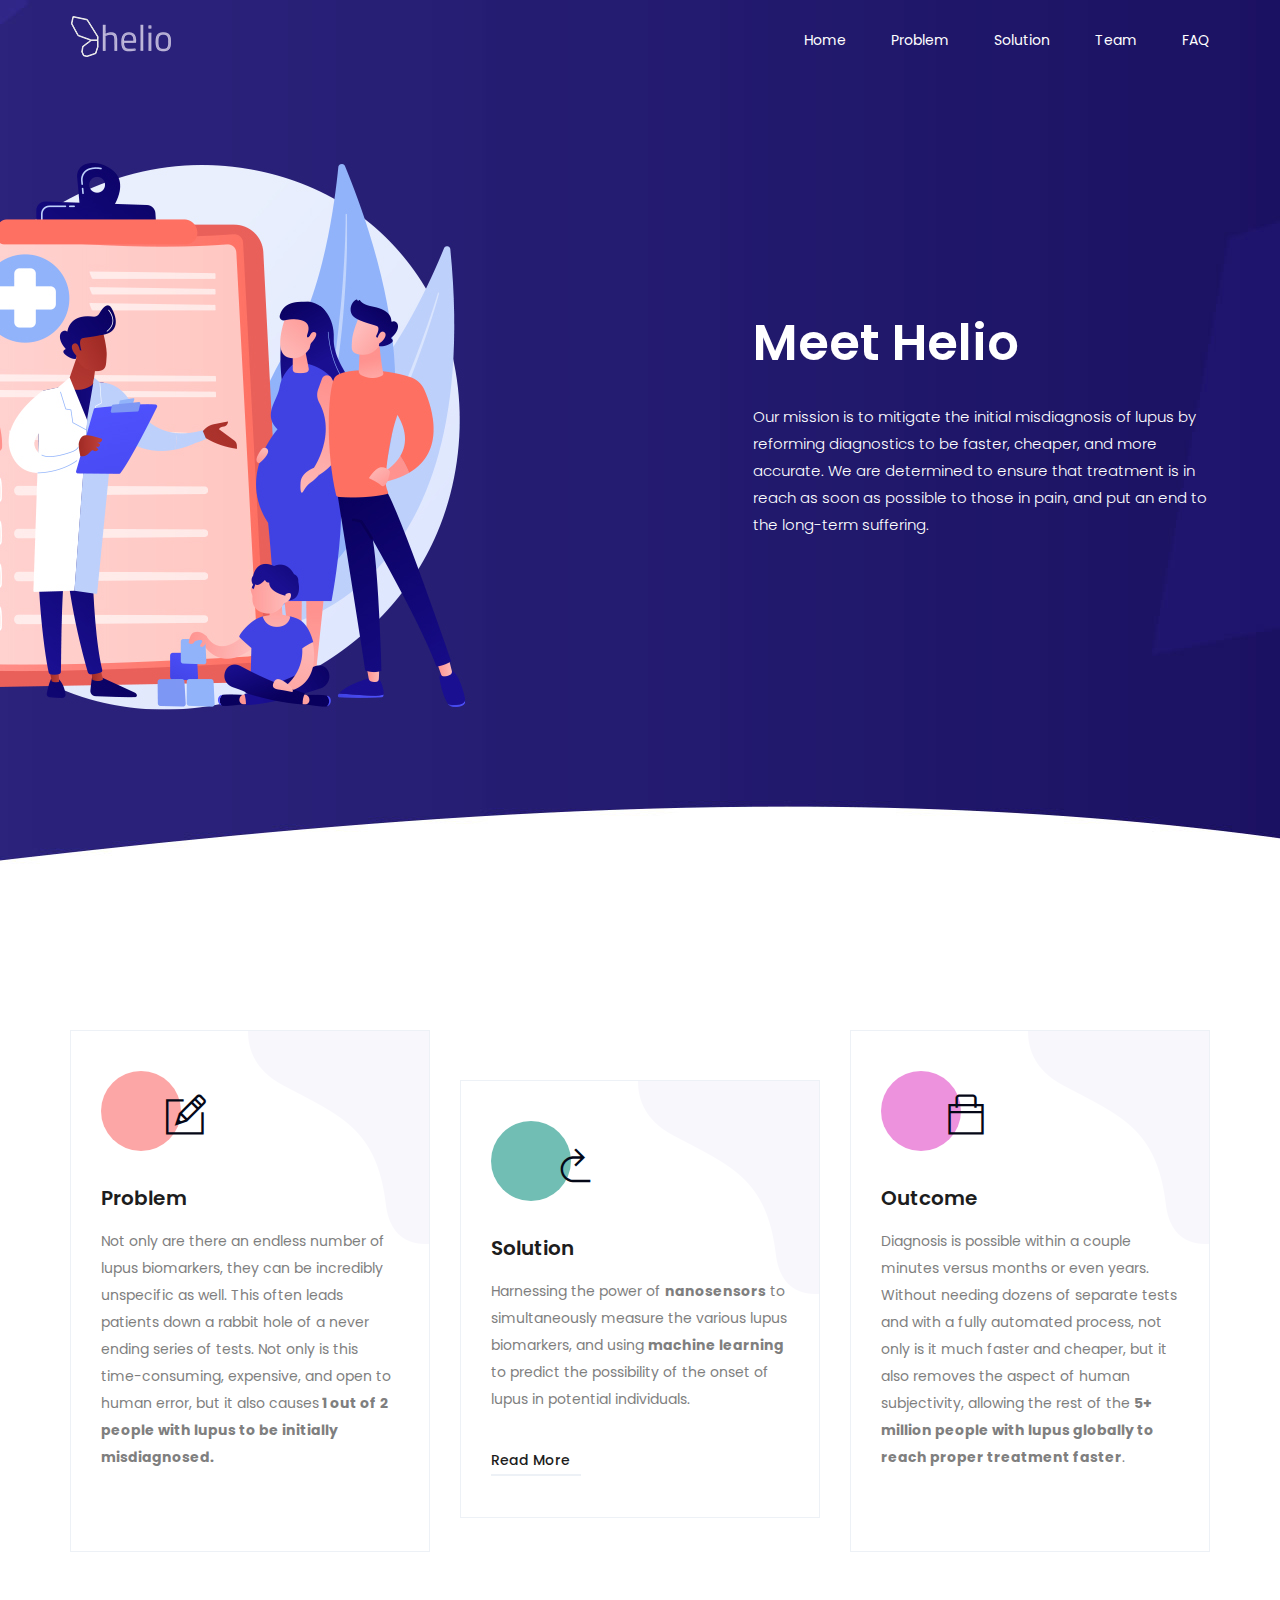
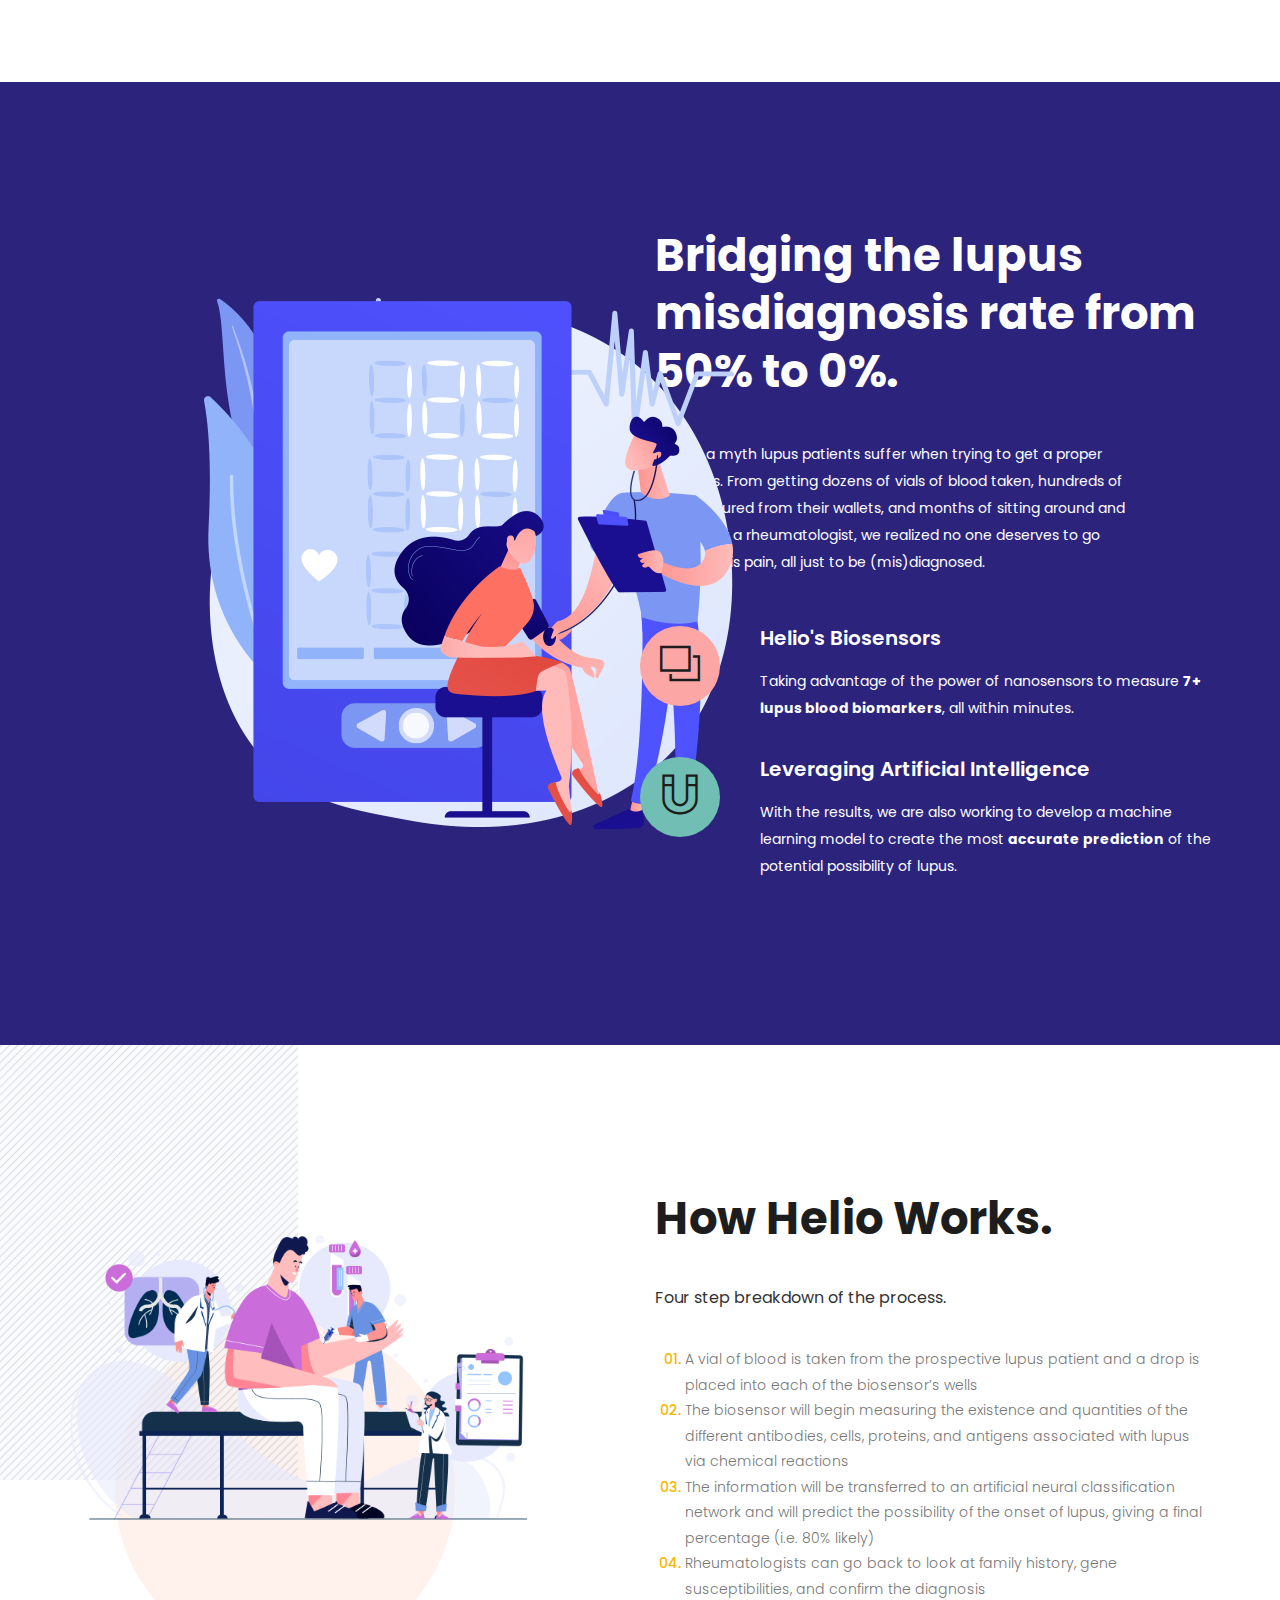
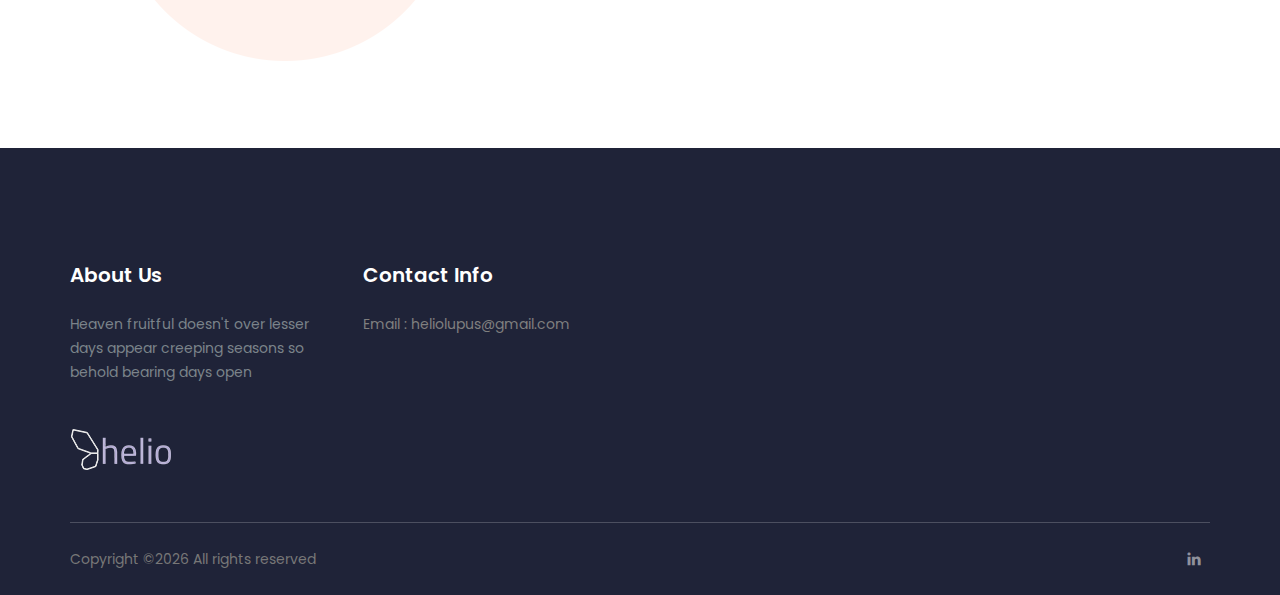
==== commit 0016f74b: "dd" ====
--- a/index.html
+++ b/index.html
@@ -148,7 +148,7 @@
                         <div class="col-">
                             <div class="single-feature d-flex">
                                 <div class="feature-icon">
-                                    <i class="ti-"></i>
+                                    <i class="ti-magnet"></i>
                                 </div>
                                 <div class="single-feature-content">
                                     <h5>Leveraging Artificial Intelligence</h5>
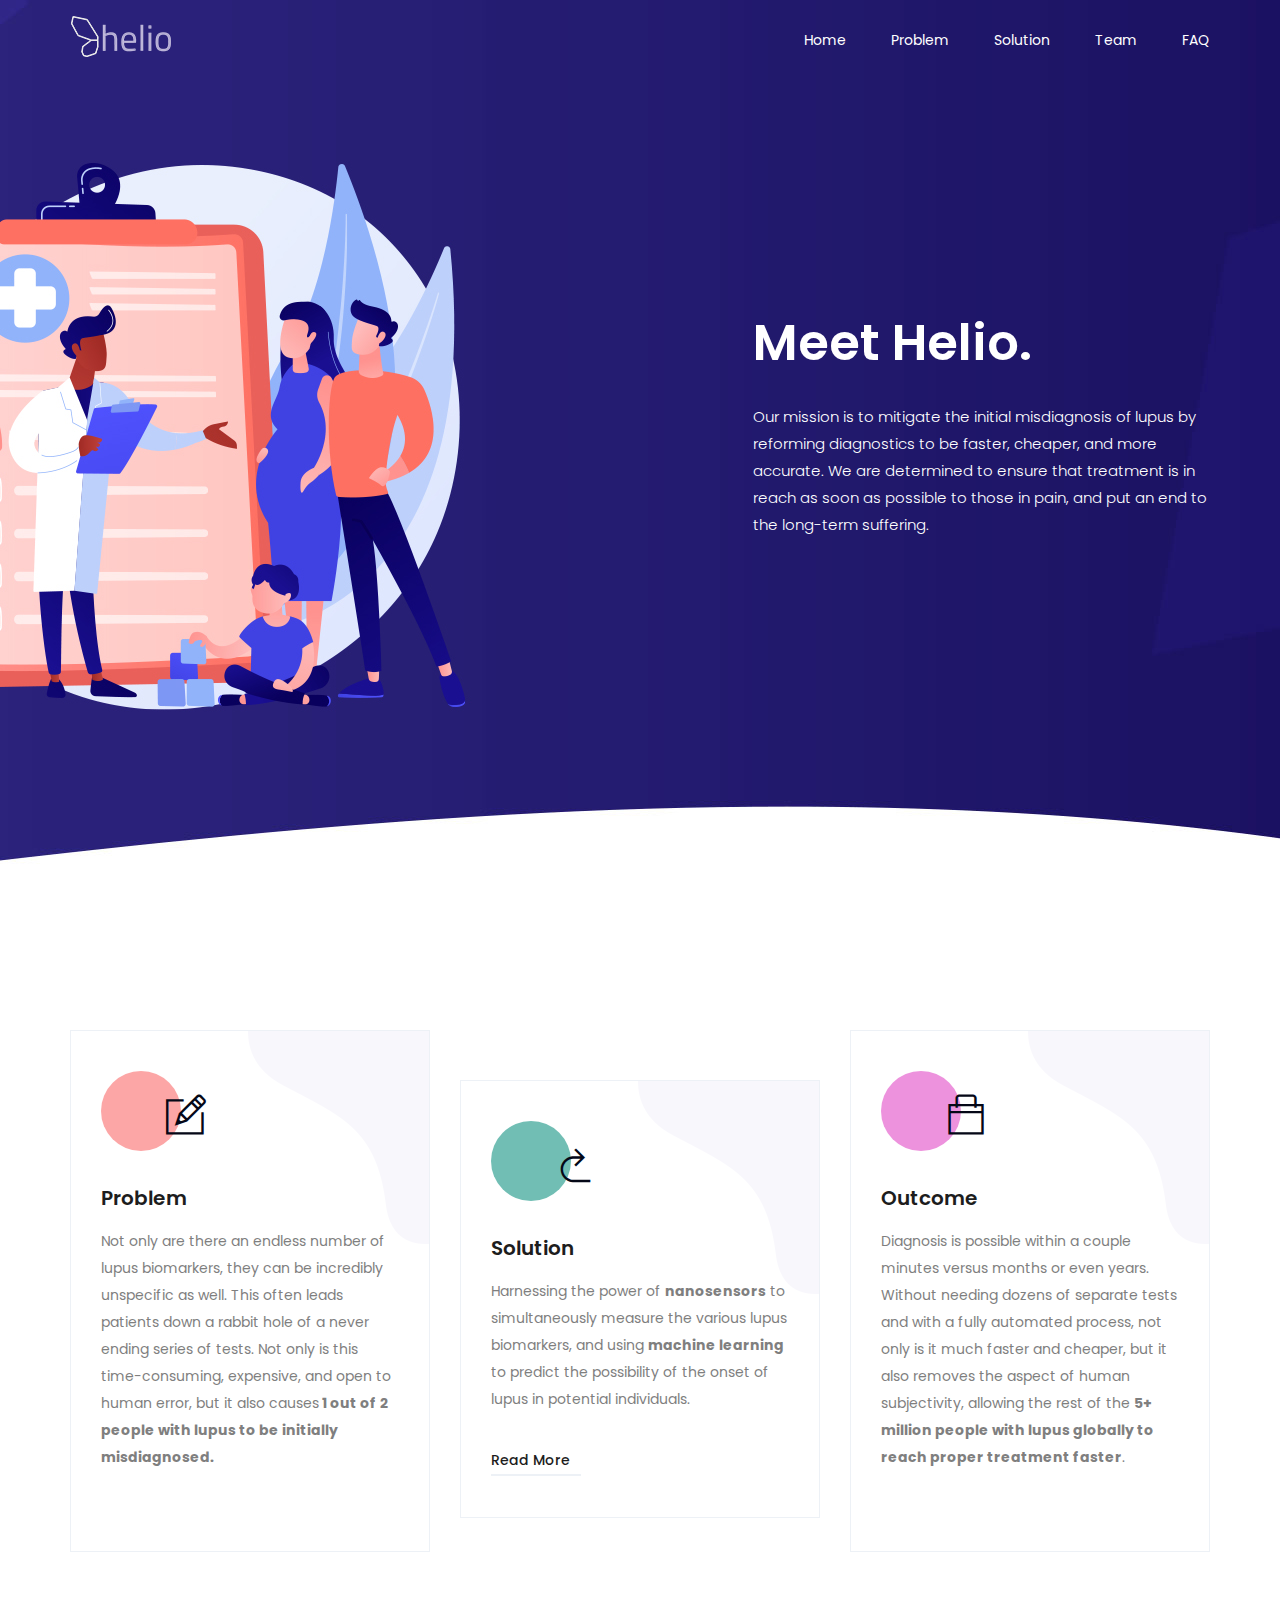
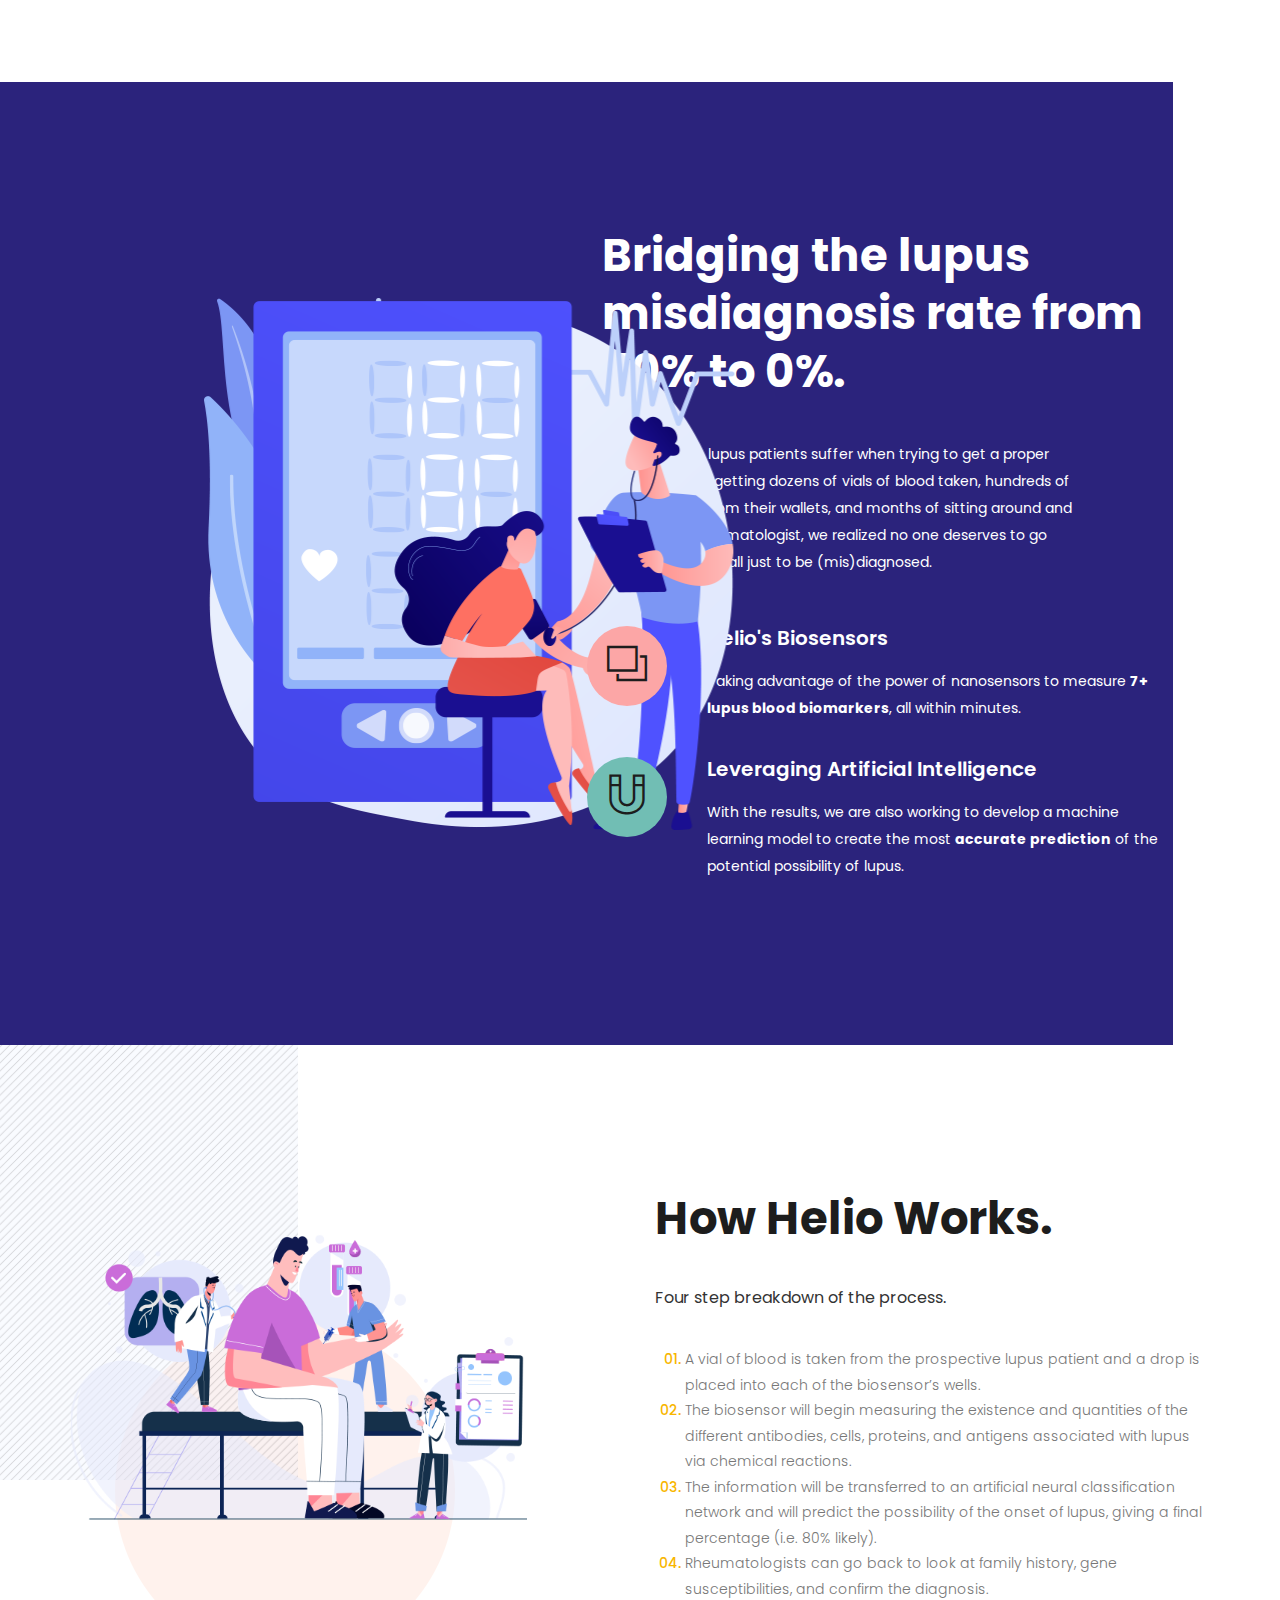
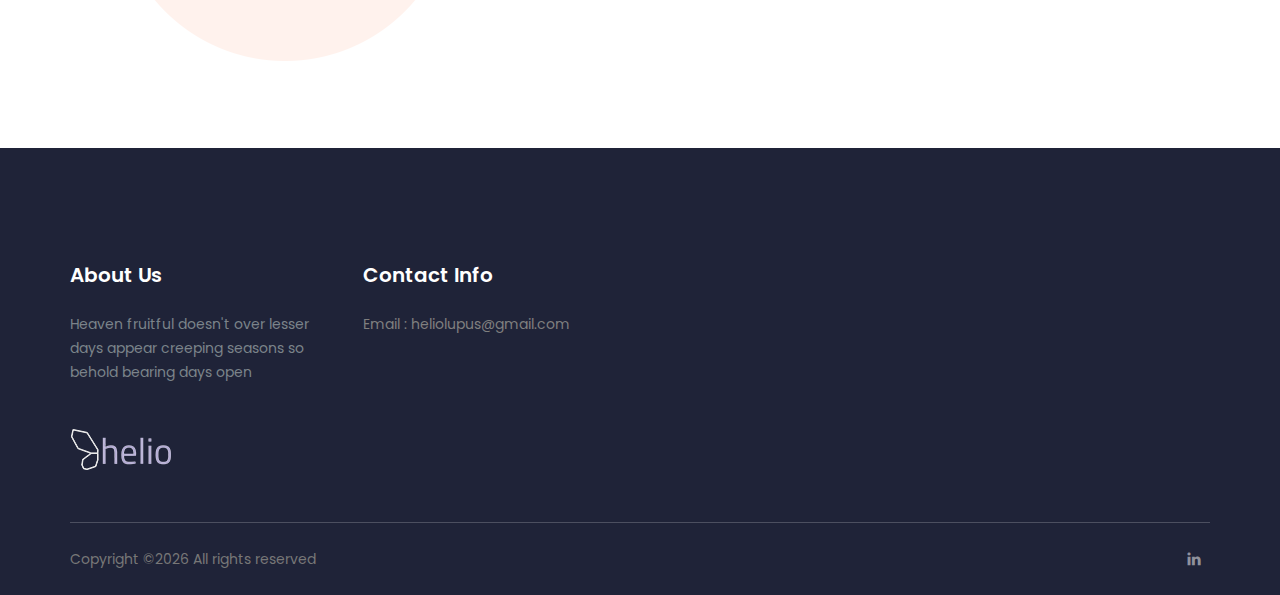
==== commit e121c0be: "c" ====
--- a/index.html
+++ b/index.html
@@ -55,7 +55,7 @@
                 <div class="row">
                     <div class="col-lg-6 offset-lg-6 col-xl-5 offset-xl-7">
                         <div class="banner_content">
-                            <h3>Meet Helio</h3>
+                            <h3>Meet Helio.</h3>
                             <p>Our mission is to mitigate the initial misdiagnosis of lupus by reforming diagnostics to be faster, cheaper, and more accurate. We are determined to ensure that treatment is in reach as soon as possible to those in pain, and put an end to the long-term suffering.</p>
                            
                         </div>
@@ -95,7 +95,7 @@
                         <div class="service-content">
                             <h5>Solution</h5>
                           <p>Harnessing the power of <strong>nanosensors</strong> to simultaneously measure the various lupus biomarkers, and using <strong>machine learning</strong> to predict the possibility of the onset of lupus in potential individuals. </p>
-                            <a href="https://ashleymo20.medium.com/helio-increasing-lupus-diagnostic-speed-accuracy-and-accessibility-ba200c0ba5ea">Read More</a>
+                            <a href="https://isabellemlau.medium.com/a-new-way-to-diagnose-lupus-42747b71a841">Read More</a>
                         </div>
                     </div>
                 </div>
@@ -123,7 +123,7 @@
    
 
     <!--================Feature  Area =================-->
-    <section class="feature-area area-padding bg_one">
+    <section class="feature-area area-padding bg_one col-xl-11">
         <div class="container">
             <div class="row align-items-center">
 
@@ -183,11 +183,11 @@
                     </div>
 					<div class="">
                   <ol class="ordered-list">
-                    <li><span>A vial of blood is taken from the prospective lupus patient and a drop is placed into each of the biosensor’s wells</span></li>
-                    <li><span>The biosensor will begin measuring the existence and quantities of the different antibodies, cells, proteins, and antigens associated with lupus via chemical reactions</span></li>
+                    <li><span>A vial of blood is taken from the prospective lupus patient and a drop is placed into each of the biosensor’s wells.</span></li>
+                    <li><span>The biosensor will begin measuring the existence and quantities of the different antibodies, cells, proteins, and antigens associated with lupus via chemical reactions.</span></li>
                     
-                    <li><span>The information will be transferred to an artificial neural classification network and will predict the possibility of the onset of lupus, giving a final percentage (i.e. 80% likely)</span></li>
-                    <li><span>Rheumatologists can go back to look at family history, gene susceptibilities, and confirm the diagnosis</span></li>
+                    <li><span>The information will be transferred to an artificial neural classification network and will predict the possibility of the onset of lupus, giving a final percentage (i.e. 80% likely).</span></li>
+                    <li><span>Rheumatologists can go back to look at family history, gene susceptibilities, and confirm the diagnosis.</span></li>
                
                   </ol>
                 </div>
--- a/css/responsive.css
+++ b/css/responsive.css
@@ -54,7 +54,7 @@
 	}
 
 	.area-heading {
-		margin-bottom: 50px;
+		margin-bottom: 0px;
 	}
 
 	/* End Element Area css
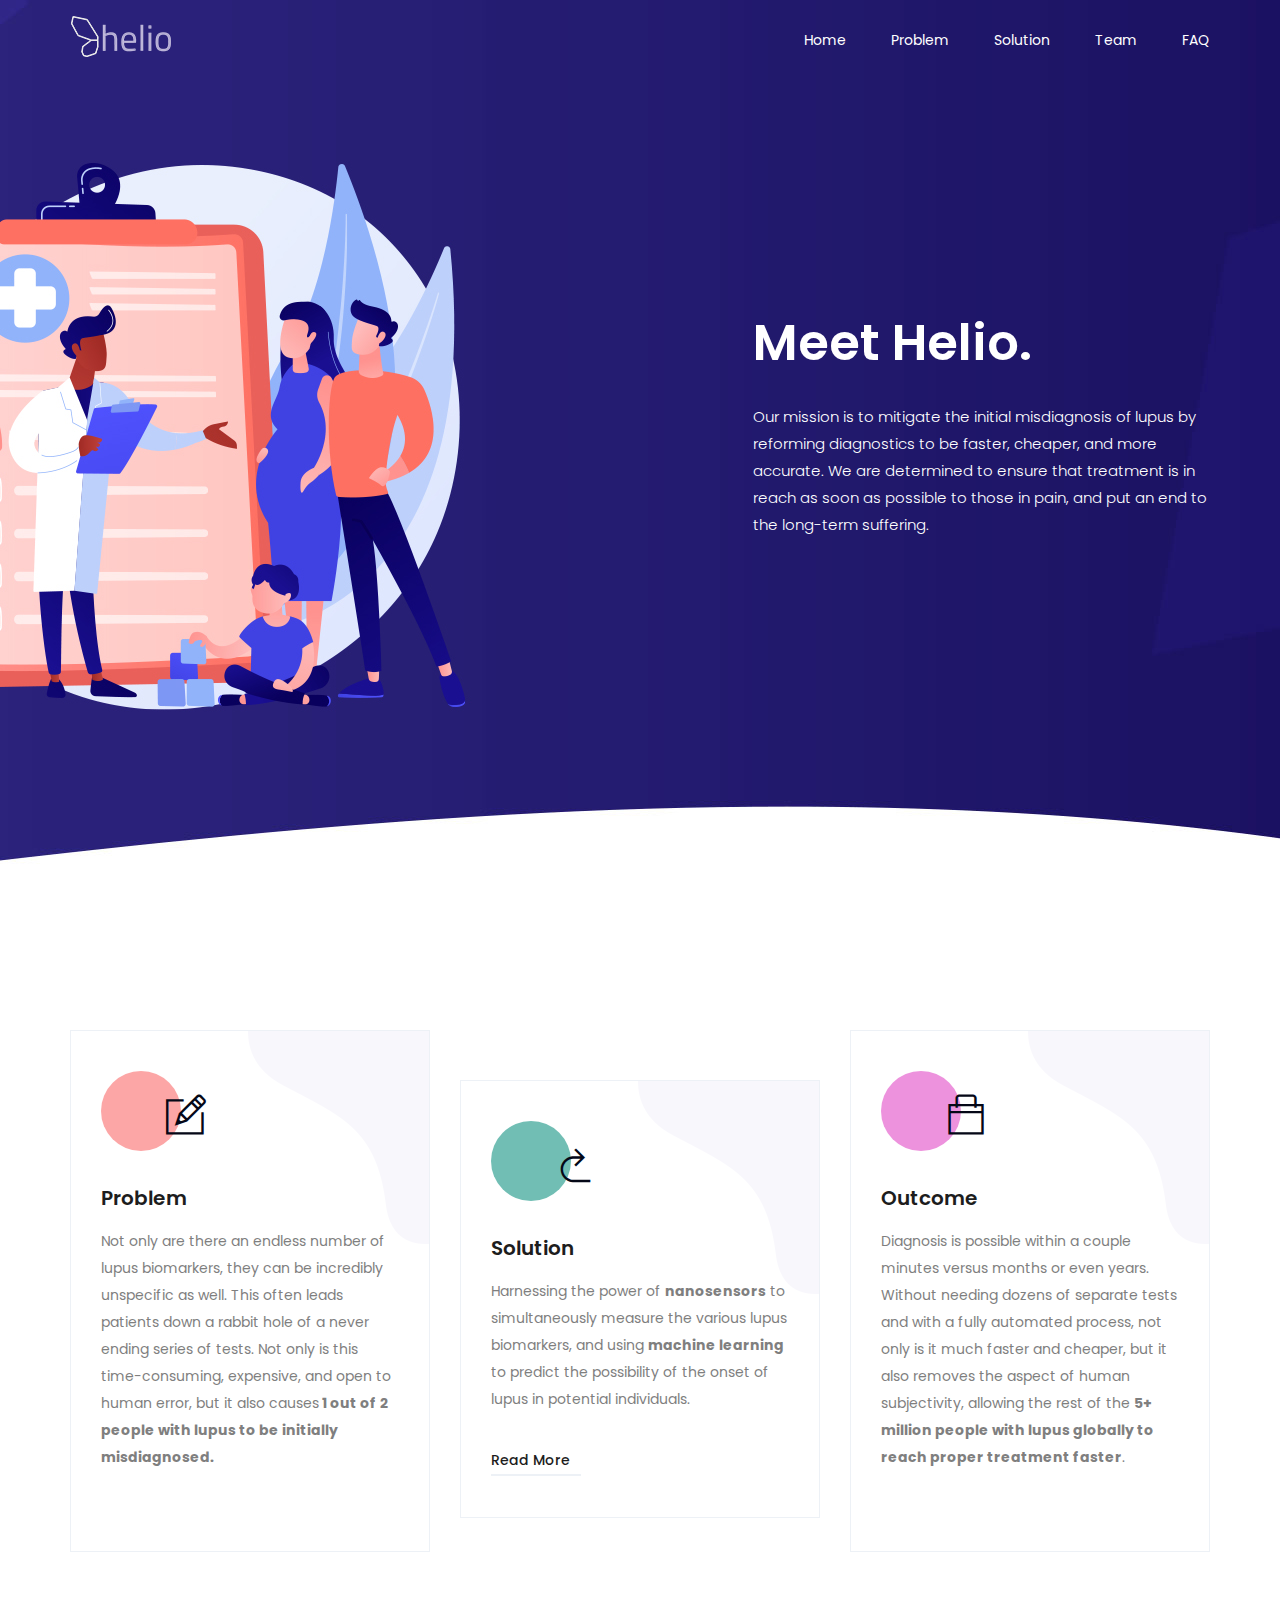
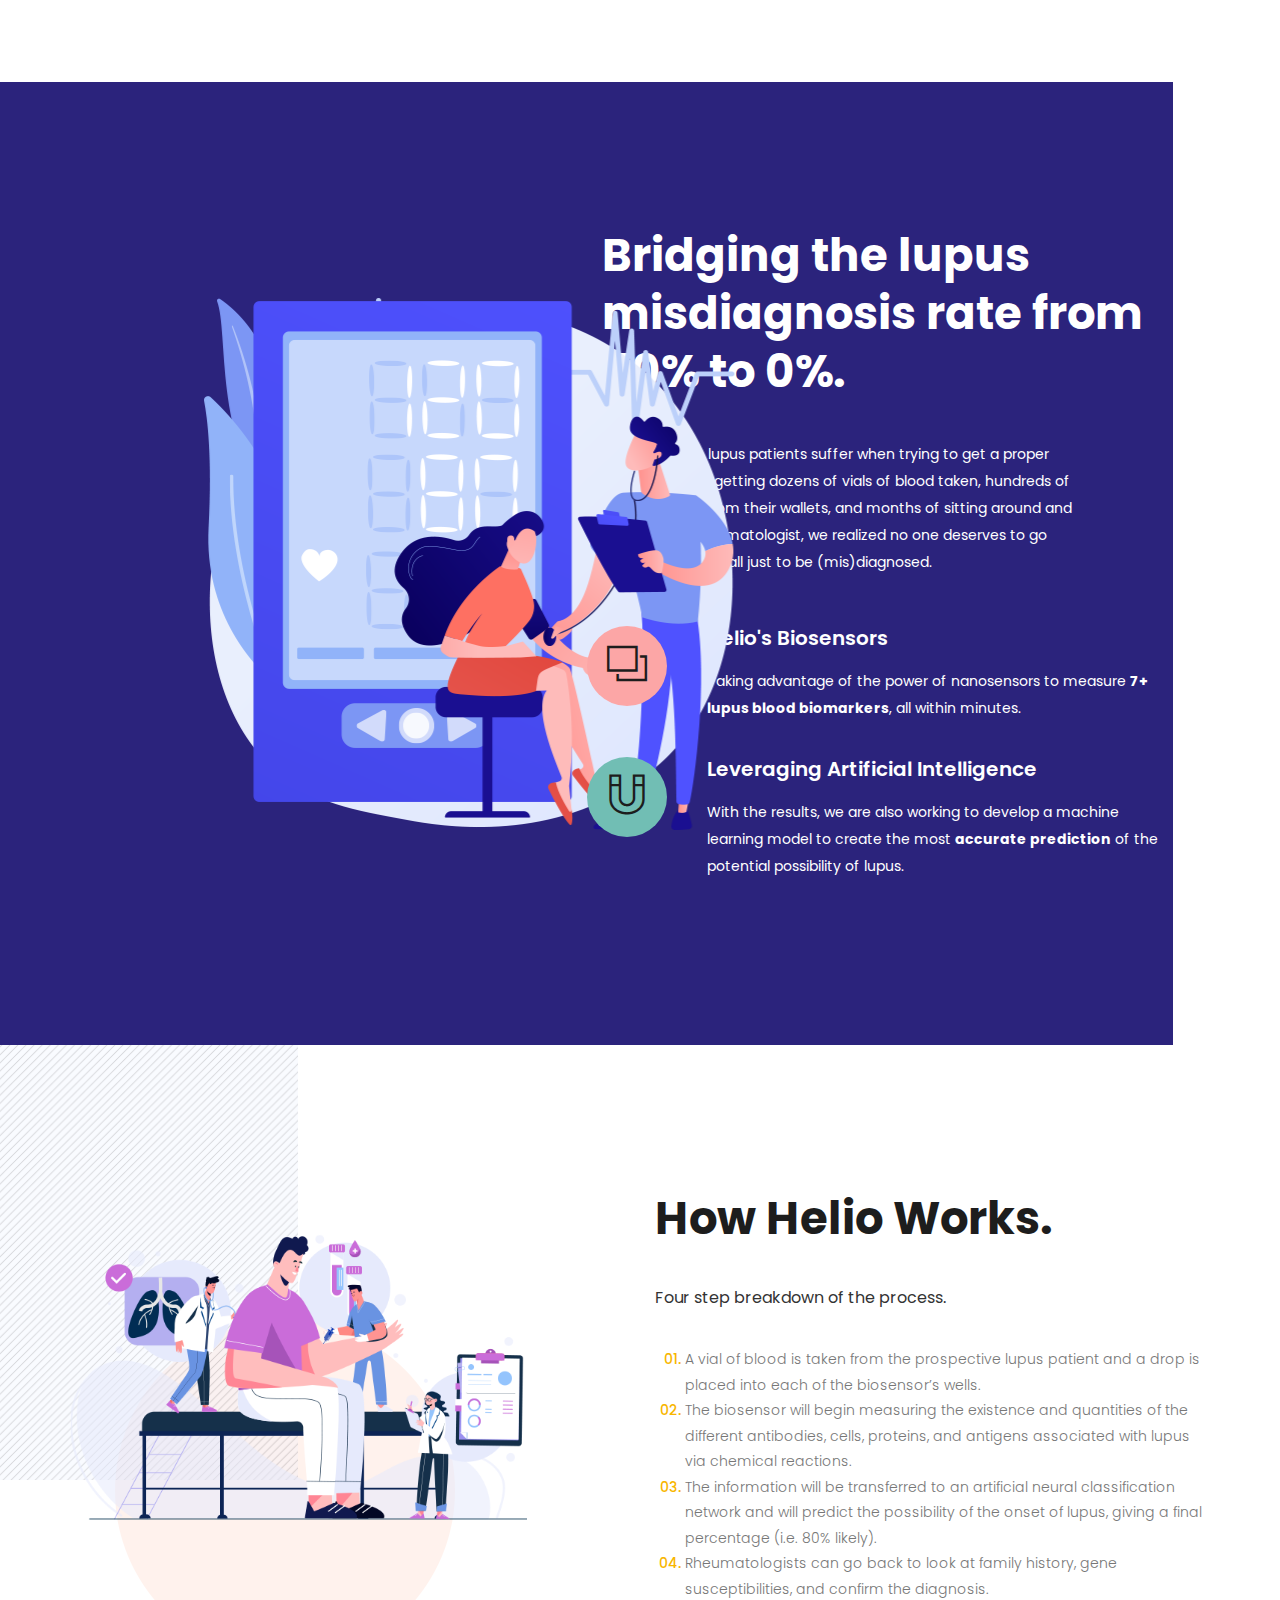
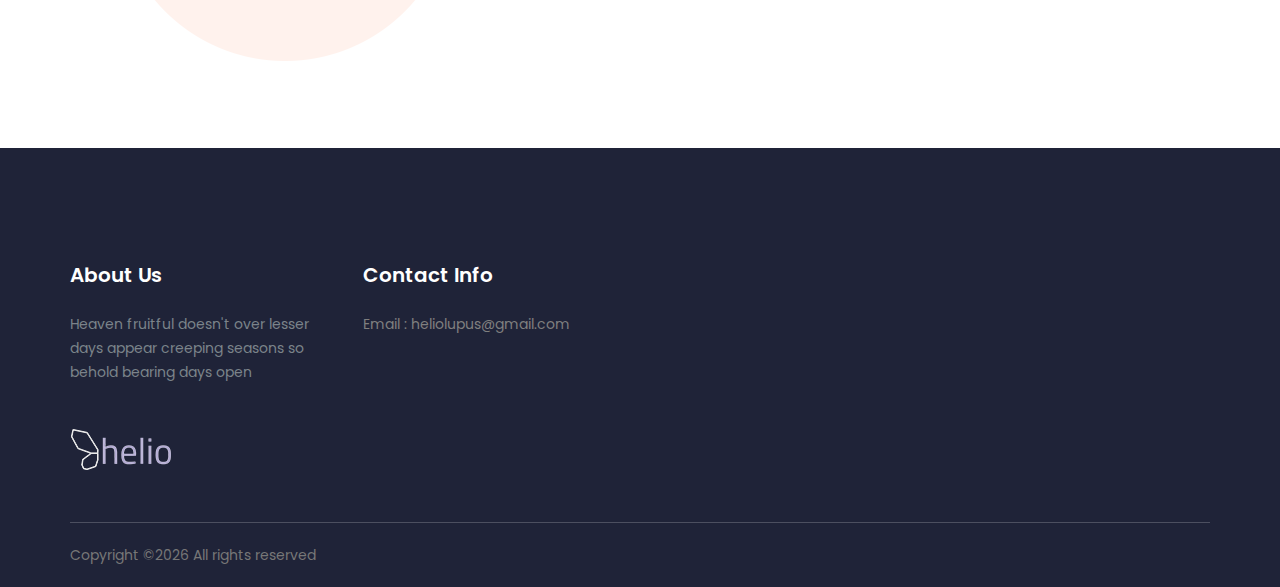
==== commit ea84061a: "c" ====
--- a/index.html
+++ b/index.html
@@ -226,9 +226,7 @@
             <p class="footer-text m-0 col-lg-8 col-md-12"><!-- Link back to Colorlib can't be removed. Template is licensed under CC BY 3.0. -->
 Copyright &copy;<script>document.write(new Date().getFullYear());</script> All rights reserved
 <!-- Link back to Colorlib can't be removed. Template is licensed under CC BY 3.0. --></p>
-            <div class="col-lg-4 col-md-12 text-center text-lg-right footer-social">               
-                <a href="#"><i class="ti-linkedin"></i></a>
-            </div>
+        
         </div>
     </div>
 </footer>
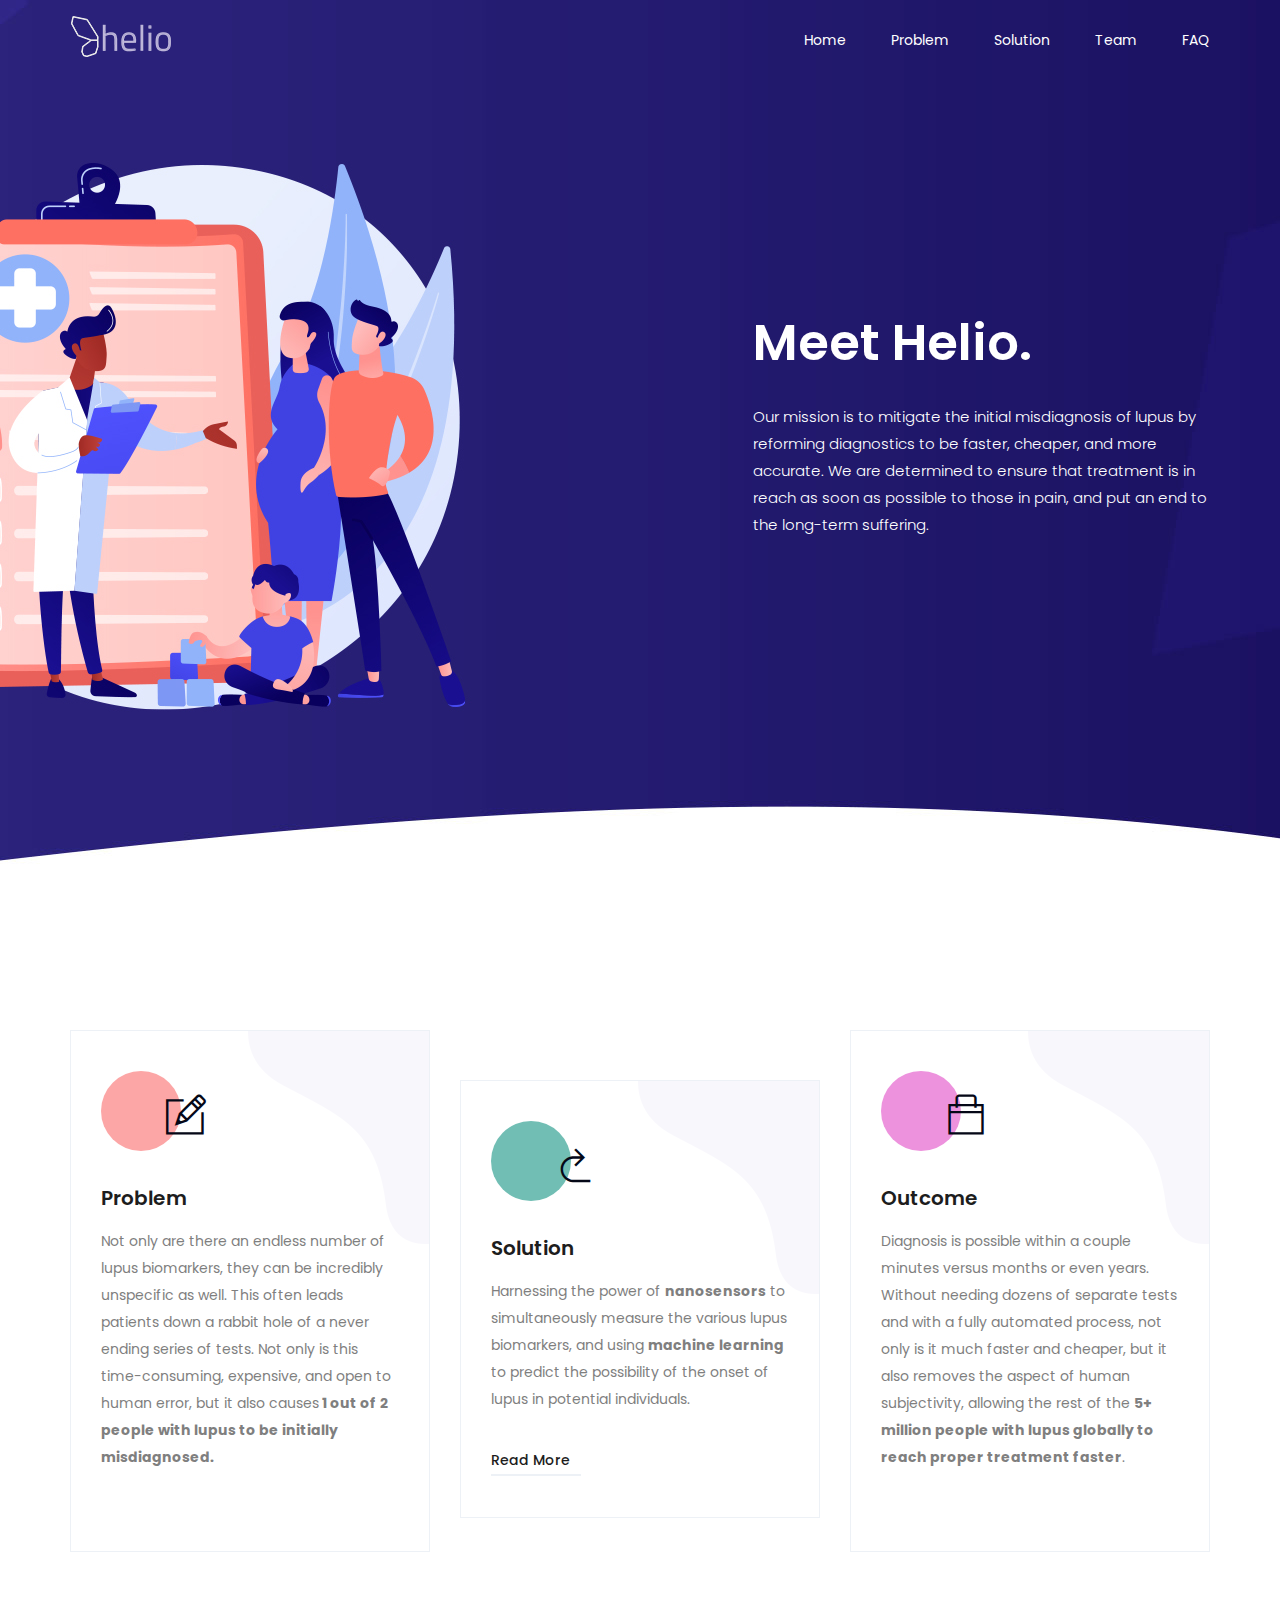
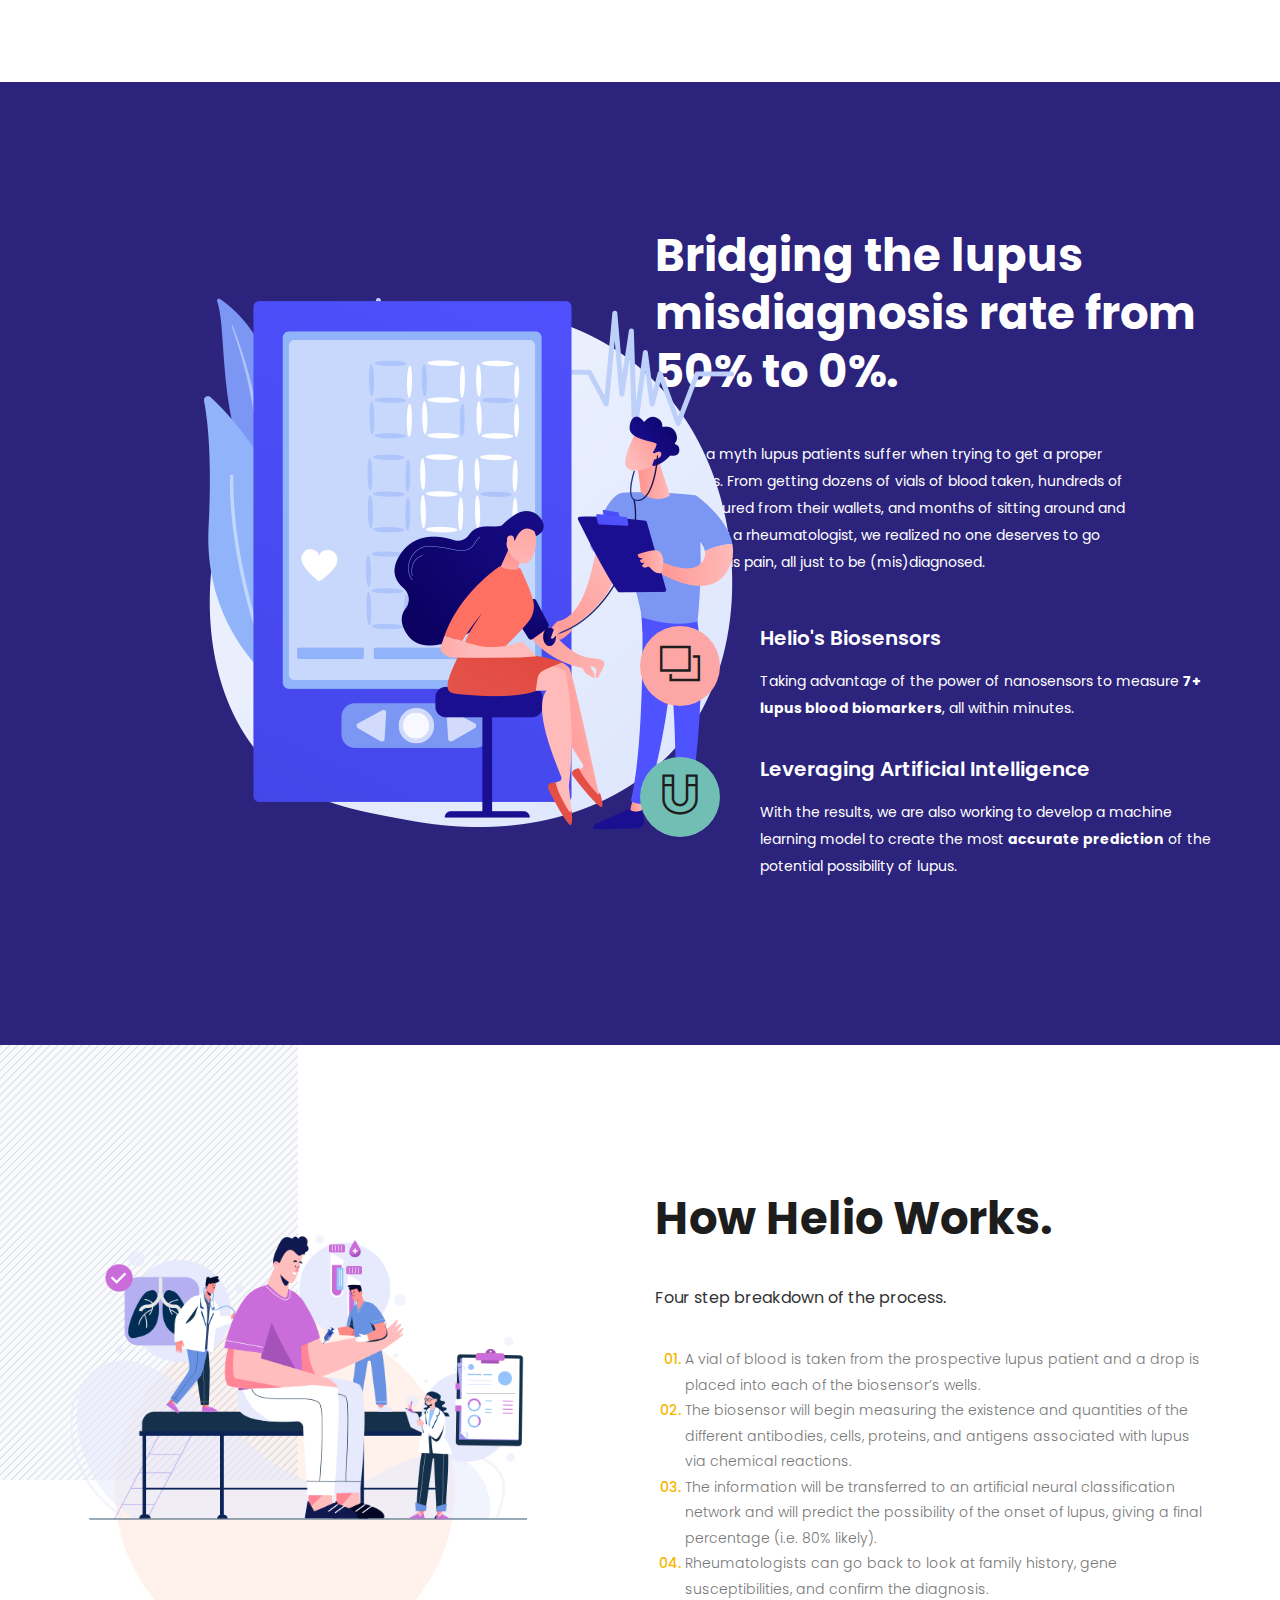
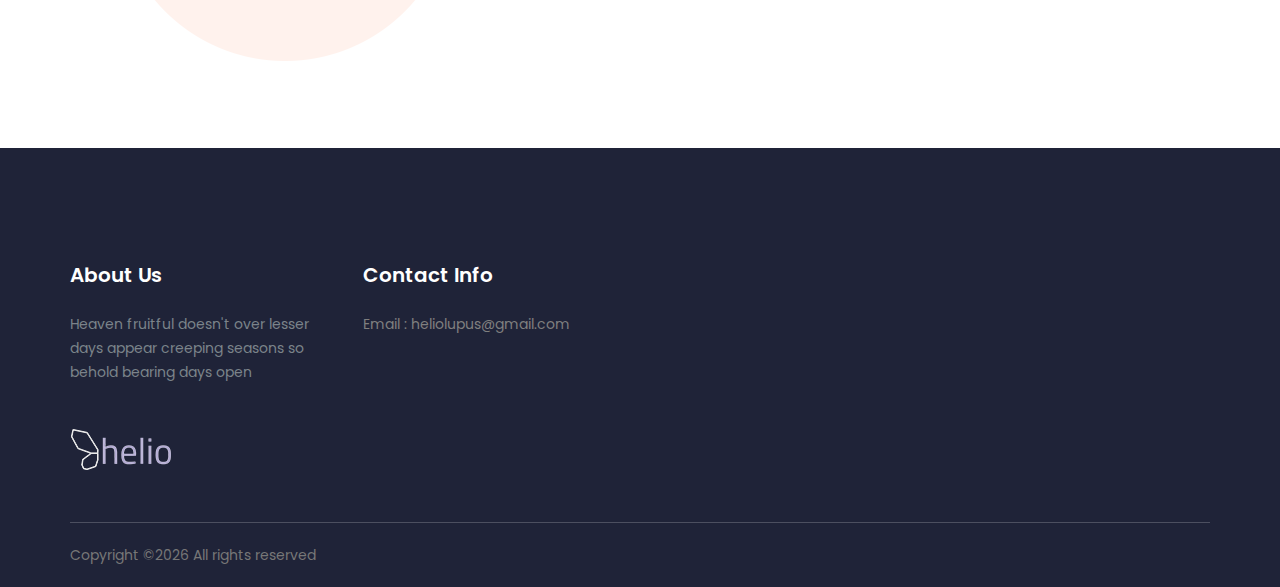
==== commit d23d6ff5: "b" ====
--- a/index.html
+++ b/index.html
@@ -123,7 +123,7 @@
    
 
     <!--================Feature  Area =================-->
-    <section class="feature-area area-padding bg_one col-xl-11">
+    <section class="feature-area area-padding bg_one col-xl-12">
         <div class="container">
             <div class="row align-items-center">
 
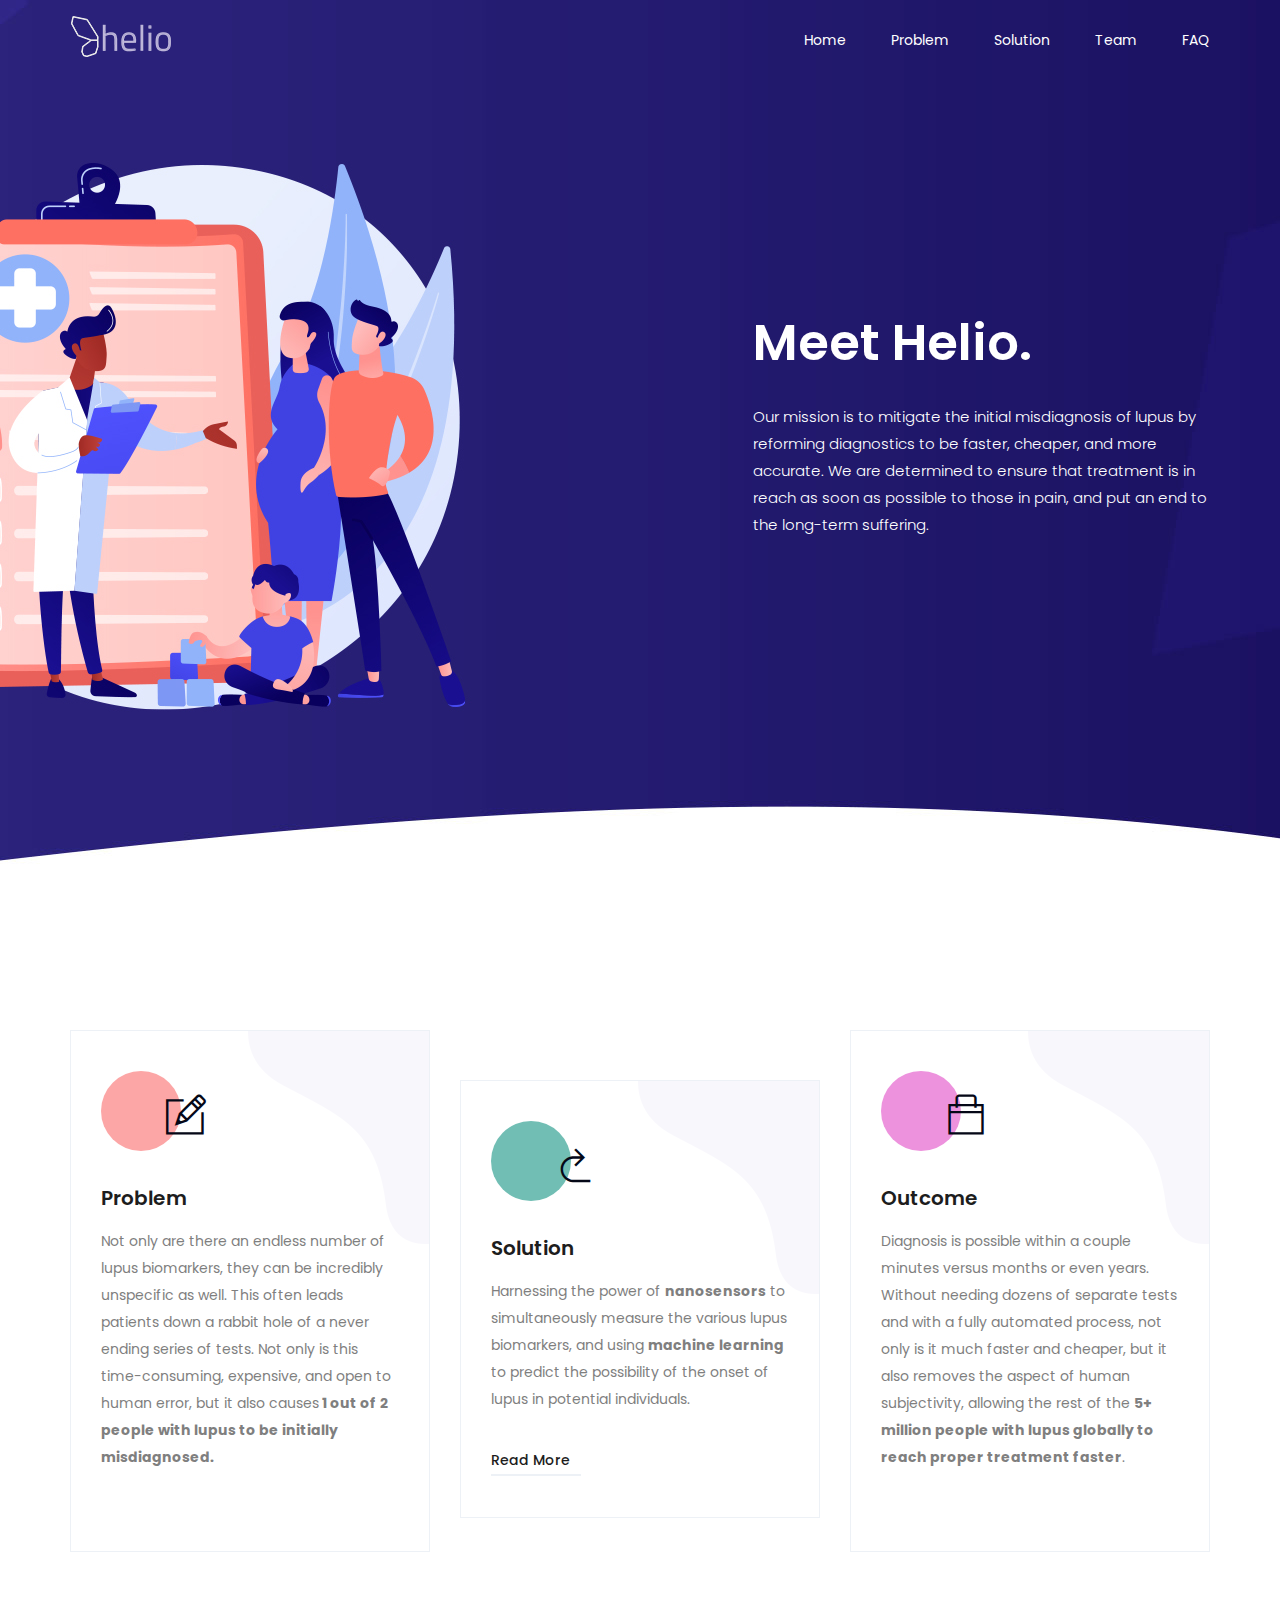
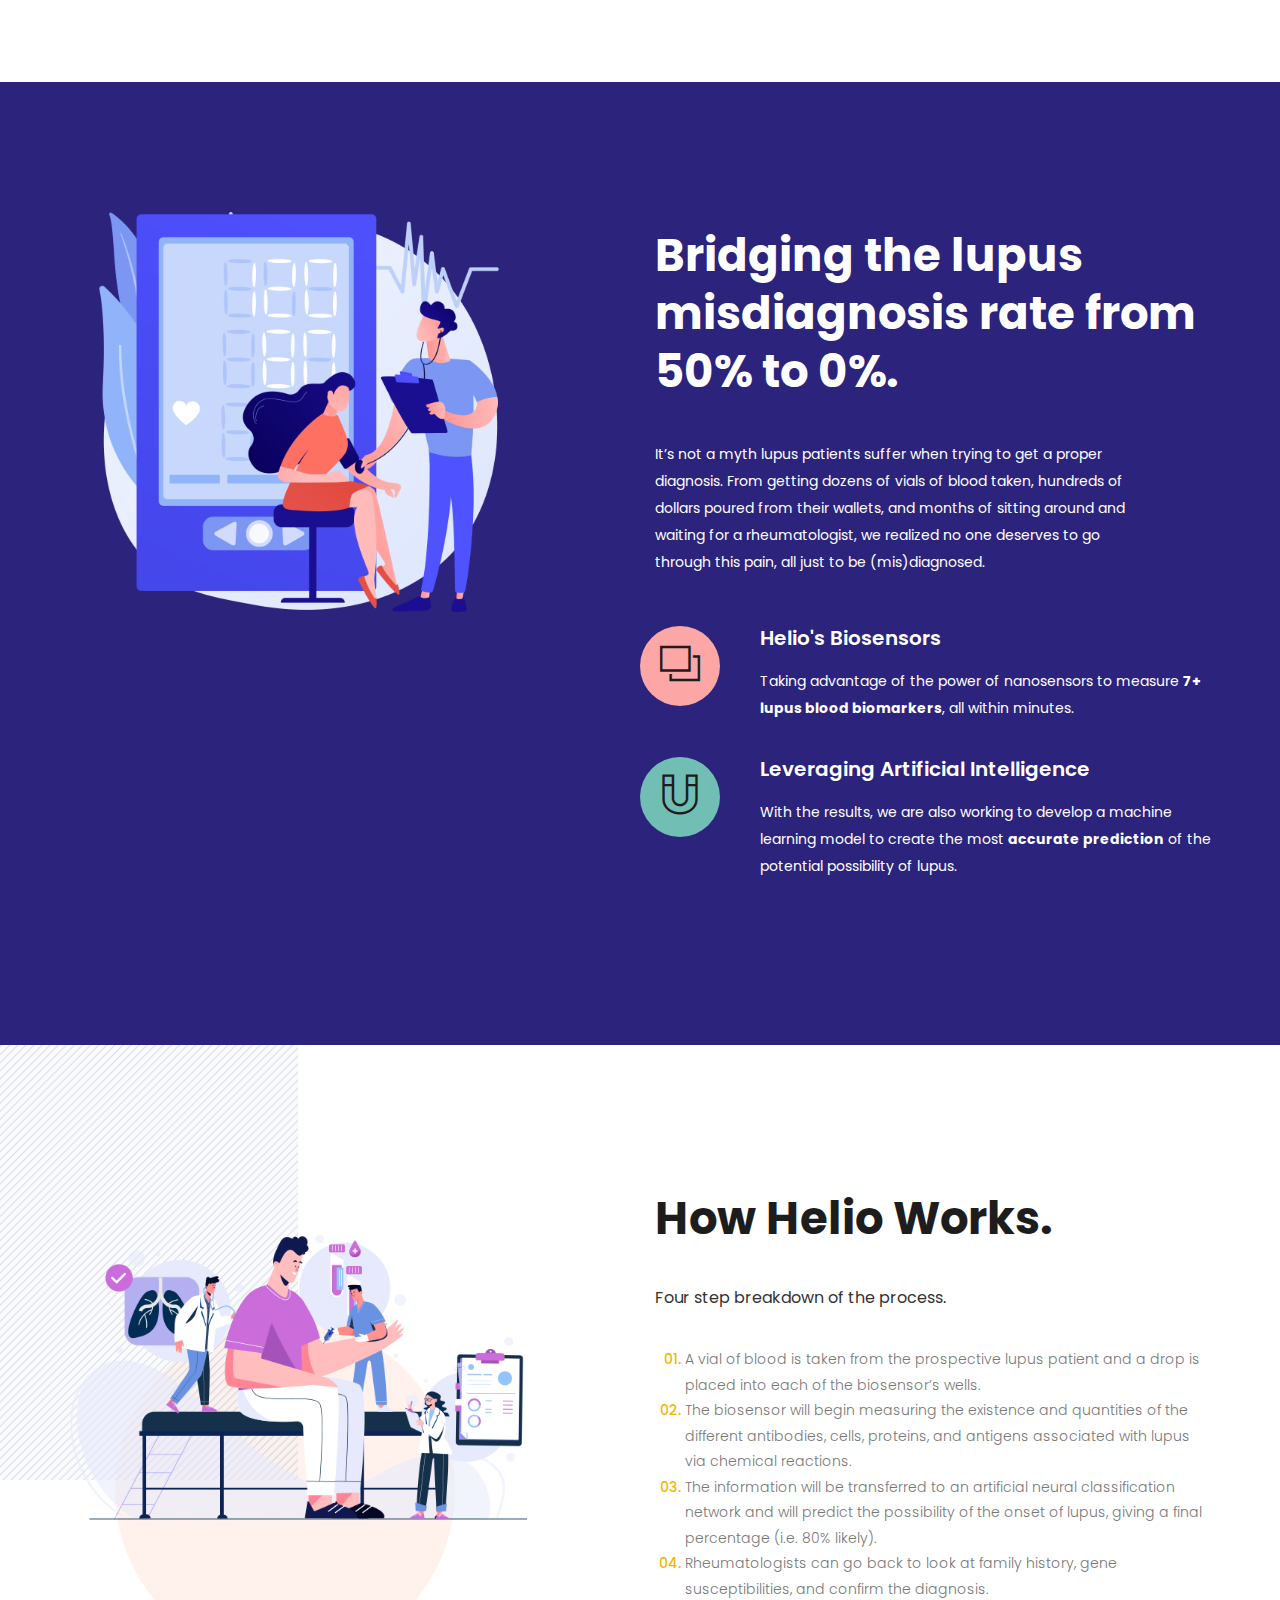
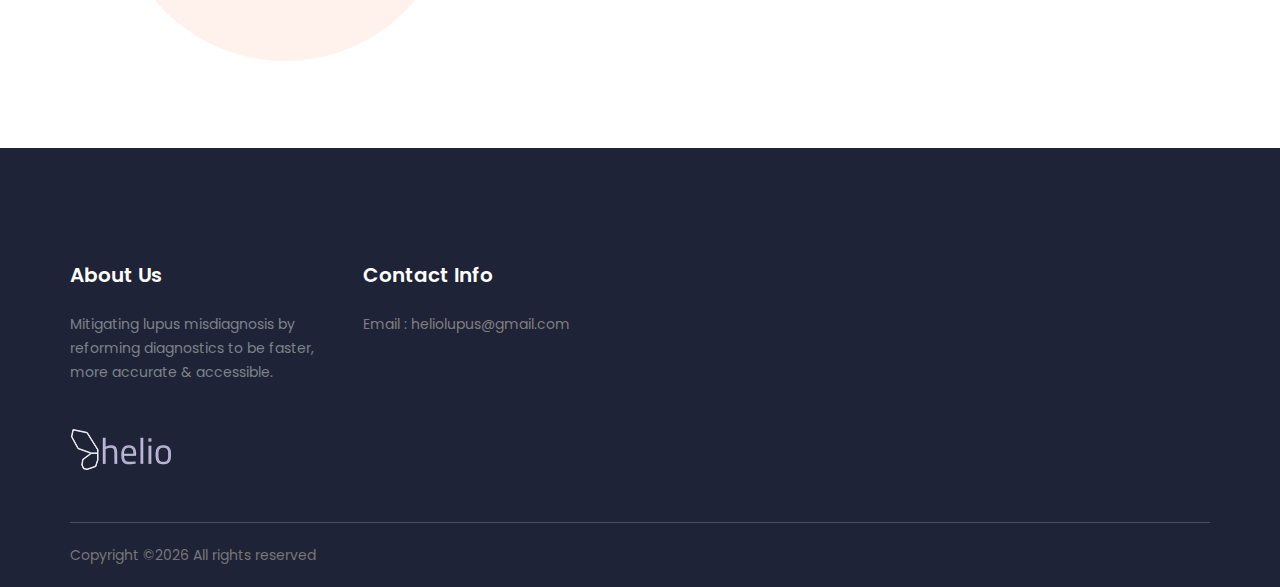
==== commit 7506fcc7: "e" ====
--- a/index.html
+++ b/index.html
@@ -124,11 +124,17 @@
 
     <!--================Feature  Area =================-->
     <section class="feature-area area-padding bg_one col-xl-12">
-        <div class="container">
-            <div class="row align-items-center">
-
-                <div class="offset-lg-6 col-lg-6">
-                    <div class="area-heading light">
+		        <div class="container">
+            <div class="row">
+
+                <div class="col-lg-5">
+                    <div class="image-box">
+                        <img src="img/banner/about2.png" alt="">
+                    </div>
+                </div>
+
+                <div class="offset-lg-1 col-lg-6">
+					                    <div class="area-heading light">
                         <h4>Bridging the lupus misdiagnosis rate from 50% to 0%.</h4>
                         <p>It’s not a myth lupus patients suffer when trying to get a proper diagnosis. From getting dozens of vials of blood taken, hundreds of dollars poured from their wallets, and months of sitting around and waiting for a rheumatologist, we realized no one deserves to go through this pain, all just to be (mis)diagnosed.
 </p>
@@ -157,9 +163,15 @@
                             </div>
                         </div>
                     </div>
-                </div>
-            </div>
-        </div>
+             
+			
+					
+
+
+                </div>
+            </div>
+        </div>
+
     </section>
     <!--================Feature Area End =================-->
 
@@ -207,7 +219,7 @@
 
                 <div class="col-lg-3 col-sm-6 mb-4 mb-xl-0 single-footer-widget">
                     <h4>About Us</h4>
-                    <p>Heaven fruitful doesn't over lesser days appear creeping seasons so behold bearing days open</p>
+                    <p>Mitigating lupus misdiagnosis by reforming diagnostics to be faster, more accurate & accessible.</p>
                     <div class="footer-logo">
                         <img src="img/logo.png" alt="">
                     </div>
--- a/css/style.css
+++ b/css/style.css
@@ -3201,7 +3201,7 @@
     position: absolute;
     width: 50%;
     height: 100%;
-    background-image: url(../img/banner/about2.png);
+ 
     background-position: center left;
     background-repeat: no-repeat;
     left: 165px;
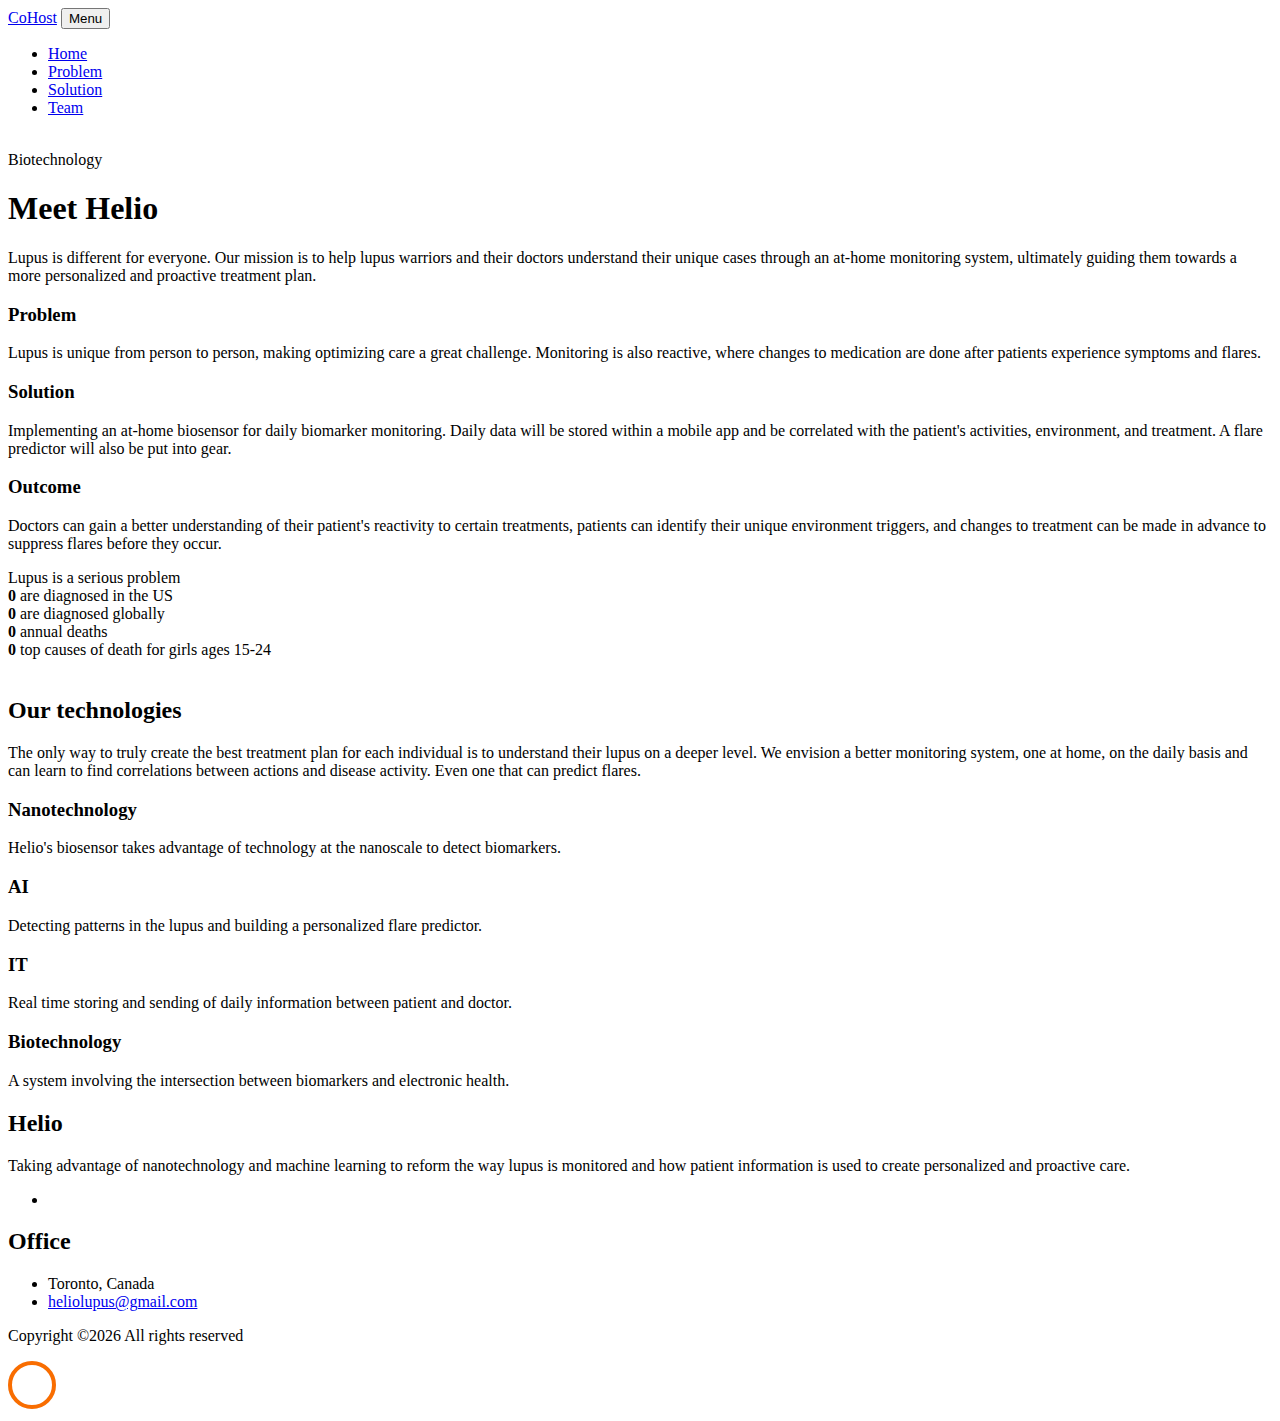
==== commit 24846075: "Add files via upload" ====
--- a/index.html
+++ b/index.html
@@ -1,267 +1,293 @@
-<!doctype html>
-<html lang="en">
-<head>
-    <!-- Required meta tags -->
-    <meta charset="utf-8">
-    <meta name="viewport" content="width=device-width, initial-scale=1, shrink-to-fit=no">
-    <link rel="icon" href="img/favicon.png" type="image/png">
-    <title>Helio Home</title>
-    <!-- Bootstrap CSS -->
-    <link rel="stylesheet" href="css/bootstrap.css">
-    <link rel="stylesheet" href="css/themify-icons.css">
-    <link rel="stylesheet" href="vendors/fontawesome/css/all.min.css">
-    <link rel="stylesheet" href="vendors/owl-carousel/owl.carousel.min.css">
-    <link rel="stylesheet" href="vendors/animate-css/animate.css">
-    <!-- main css -->
-    <link rel="stylesheet" href="css/style.css">
-    <link rel="stylesheet" href="css/responsive.css">
-</head>
-<body>
-
-    <!--================Header Menu Area =================-->
-    <header class="header_area">	
-        <div class="main_menu">
-            <nav class="navbar navbar-expand-lg navbar-light">
-                <div class="container">
-                    <!-- Brand and toggle get grouped for better mobile display -->
-                    <a class="navbar-brand logo_h" href="index.html"><img src="img/logo.png" alt=""></a>
-                    <button class="navbar-toggler" type="button" data-toggle="collapse" data-target="#navbarSupportedContent" aria-controls="navbarSupportedContent" aria-expanded="false" aria-label="Toggle navigation">
-                        <span class="icon-bar"></span>
-                        <span class="icon-bar"></span>
-                        <span class="icon-bar"></span>
-                    </button>
-                    <!-- Collect the nav links, forms, and other content for toggling -->
-                    <div class="collapse navbar-collapse offset" id="navbarSupportedContent">
-                        <ul class="nav navbar-nav menu_nav ml-auto">
-                            <li class="nav-item"><a class="nav-link" href="index.html">Home</a></li> 
-                            <li class="nav-item"><a class="nav-link" href="problem.html">Problem</a></li> 
-                            <li class="nav-item"><a class="nav-link" href="solution.html">Solution</a></li>
-							<li class="nav-item"><a class="nav-link" href="team.html">Team</a></li>
-							<li class="nav-item"><a class="nav-link" href="faq.html">FAQ</a></li>
-                        </ul>
-                    </div>
-                  
-                </div>
-            </nav>
-        </div>
-    </header>
-    <!--================Header Menu Area =================-->
-
-    <!--================Home Banner Area =================-->
-    <section class="home_banner_area">
-        <div class="banner_inner d-flex align-items-center">
-            <div class="overlay"></div>
-            <div class="container">
-                <div class="row">
-                    <div class="col-lg-6 offset-lg-6 col-xl-5 offset-xl-7">
-                        <div class="banner_content">
-                            <h3>Meet Helio.</h3>
-                            <p>Our mission is to mitigate the initial misdiagnosis of lupus by reforming diagnostics to be faster, cheaper, and more accurate. We are determined to ensure that treatment is in reach as soon as possible to those in pain, and put an end to the long-term suffering.</p>
-                           
-                        </div>
-                    </div>
-
-                </div>
-            </div>
-        </div>
-    </section>
-    <!--================End Home Banner Area =================-->
-
-    <!--================Service  Area =================-->
-    <section class="service-area area-padding">
-        <div class="container">
-            <div class="row">
-                <!-- Single service -->
-                <div class="col-md-6 col-lg-4">
-                    <div class="single-service">
-                        <div class="service-icon">
-                            <i class="ti-pencil-alt"></i>
-                        </div>
-                        <div class="service-content">
-                            <h5>Problem</h5>
-                            <p>Not only are there an endless number of lupus biomarkers, they can be incredibly unspecific as well. This often leads patients down a rabbit hole of a never ending series of tests. Not only is this time-consuming, expensive, and open to human error, but it also causes<strong> 1 out of  2 people with lupus to be initially misdiagnosed. </strong>
-                          </p>
-               
-                        </div>
-                    </div>
-                </div>
-
-                <!-- Single service -->
-                <div class="col-md-6 col-lg-4">
-                    <div class="single-service">
-                        <div class="service-icon">
-                            <i class="ti-back-right"></i>
-                        </div>
-                        <div class="service-content">
-                            <h5>Solution</h5>
-                          <p>Harnessing the power of <strong>nanosensors</strong> to simultaneously measure the various lupus biomarkers, and using <strong>machine learning</strong> to predict the possibility of the onset of lupus in potential individuals. </p>
-                            <a href="https://isabellemlau.medium.com/a-new-way-to-diagnose-lupus-42747b71a841">Read More</a>
-                        </div>
-                    </div>
-                </div>
-
-
-                <!-- Single service -->
-                <div class="col-md-6 col-lg-4">
-                    <div class="single-service">
-                        <div class="service-icon">
-                            <i class="ti-bag"></i>
-                        </div>
-                        <div class="service-content">
-                            <h5>Outcome</h5>
-                          <p>Diagnosis is possible within a couple minutes versus months or even years. Without needing dozens of separate tests and with a fully automated process, not only is it much faster and cheaper, but it also removes the aspect of human subjectivity, allowing the rest of the <strong>5+ million people with lupus globally to reach proper treatment faster</strong>. </p>
-                        </div>
-                    </div>
-                </div>
-
-            </div>
-        </div>
-    </section>
-    <!--================Service Area end =================-->
-
-
-   
-
-    <!--================Feature  Area =================-->
-    <section class="feature-area area-padding bg_one col-xl-12">
-		        <div class="container">
-            <div class="row">
-
-                <div class="col-lg-5">
-                    <div class="image-box">
-                        <img src="img/banner/about2.png" alt="">
-                    </div>
-                </div>
-
-                <div class="offset-lg-1 col-lg-6">
-					                    <div class="area-heading light">
-                        <h4>Bridging the lupus misdiagnosis rate from 50% to 0%.</h4>
-                        <p>It’s not a myth lupus patients suffer when trying to get a proper diagnosis. From getting dozens of vials of blood taken, hundreds of dollars poured from their wallets, and months of sitting around and waiting for a rheumatologist, we realized no one deserves to go through this pain, all just to be (mis)diagnosed.
-</p>
-                    </div>
-                    <div class="row">
-                        <div class="col-">
-                            <div class="single-feature d-flex">
-                                <div class="feature-icon">
-                                    <i class="ti-layers"></i>
-                                </div>
-                                <div class="single-feature-content">
-                                    <h5>Helio's Biosensors</h5>
-                                    <p>Taking advantage of the power of nanosensors to measure <strong>7+ lupus blood biomarkers</strong>, all within minutes.</p>
-                                </div>
-                            </div>
-                        </div>
-                        <div class="col-">
-                            <div class="single-feature d-flex">
-                                <div class="feature-icon">
-                                    <i class="ti-magnet"></i>
-                                </div>
-                                <div class="single-feature-content">
-                                    <h5>Leveraging Artificial Intelligence</h5>
-                                    <p>With the results, we are also working to develop a machine learning model to create the most <strong>accurate prediction</strong> of the potential possibility of lupus.</p>
-                                </div>
-                            </div>
-                        </div>
-                    </div>
-             
-			
-					
-
-
-                </div>
-            </div>
-        </div>
-
-    </section>
-    <!--================Feature Area End =================-->
-
-
-    <!--================About  Area =================-->
-    <section class="statics-area area-padding">
-        <div class="container">
-            <div class="row">
-
-                <div class="col-lg-5">
-                    <div class="image-box">
-                        <img src="img/banner/about3.png" alt="">
-                    </div>
-                </div>
-
-                <div class="offset-lg-1 col-lg-6">
-                    <div class="area-heading">
-                        <h4>How Helio Works.</h4>
-                        <h6>Four step breakdown of the process.</h6>
-
-                    </div>
-					<div class="">
-                  <ol class="ordered-list">
-                    <li><span>A vial of blood is taken from the prospective lupus patient and a drop is placed into each of the biosensor’s wells.</span></li>
-                    <li><span>The biosensor will begin measuring the existence and quantities of the different antibodies, cells, proteins, and antigens associated with lupus via chemical reactions.</span></li>
-                    
-                    <li><span>The information will be transferred to an artificial neural classification network and will predict the possibility of the onset of lupus, giving a final percentage (i.e. 80% likely).</span></li>
-                    <li><span>Rheumatologists can go back to look at family history, gene susceptibilities, and confirm the diagnosis.</span></li>
-               
-                  </ol>
-                </div>
-					
-
-
-                </div>
-            </div>
-        </div>
-    </section>
-    <!--================About Area End =================-->
-	
-    <!-- ================ start footer Area ================= -->
-    <footer class="footer-area">
-        <div class="container">
-            <div class="row">
-
-                <div class="col-lg-3 col-sm-6 mb-4 mb-xl-0 single-footer-widget">
-                    <h4>About Us</h4>
-                    <p>Mitigating lupus misdiagnosis by reforming diagnostics to be faster, more accurate & accessible.</p>
-                    <div class="footer-logo">
-                        <img src="img/logo.png" alt="">
-                    </div>
-                </div>
-
-                <div class="col-lg-3 col-sm-6 mb-4 mb-xl-0 single-footer-widget">
-                    <h4>Contact Info</h4>
-                    <div class="footer-address">
-                        <span>Email : heliolupus@gmail.com</span>
-                    </div>
-                </div>
-
-              
-        </div>
-        <div class="footer-bottom row align-items-center text-center text-lg-left no-gutters">
-            <p class="footer-text m-0 col-lg-8 col-md-12"><!-- Link back to Colorlib can't be removed. Template is licensed under CC BY 3.0. -->
-Copyright &copy;<script>document.write(new Date().getFullYear());</script> All rights reserved
-<!-- Link back to Colorlib can't be removed. Template is licensed under CC BY 3.0. --></p>
-        
-        </div>
-    </div>
-</footer>
-<!-- ================ End footer Area ================= -->
-
-
-
-
-
-
-<!-- Optional JavaScript -->
-<!-- jQuery first, then Popper.js, then Bootstrap JS -->
-<script src="js/jquery-2.2.4.min.js"></script>
-<script src="js/popper.js"></script>
-<script src="js/bootstrap.min.js"></script>
-<script src="vendors/owl-carousel/owl.carousel.min.js"></script>
-<script src="js/jquery.ajaxchimp.min.js"></script>
-<script src="js/waypoints.min.js"></script>
-<script src="js/mail-script.js"></script>
-<script src="js/contact.js"></script>
-<script src="js/jquery.form.js"></script>
-<script src="js/jquery.validate.min.js"></script>
-<script src="js/mail-script.js"></script>
-<script src="js/theme.js"></script>
-</body>
+<!DOCTYPE html>
+<html lang="en">
+  <head>
+    <title>CoHost - Free Bootstrap 4 Template by Colorlib</title>
+    <meta charset="utf-8">
+    <meta name="viewport" content="width=device-width, initial-scale=1, shrink-to-fit=no">
+    
+    <link href="https://fonts.googleapis.com/css?family=Work+Sans:300,400,,500,600,700" rel="stylesheet">
+
+    <link rel="stylesheet" href="css/open-iconic-bootstrap.min.css">
+    <link rel="stylesheet" href="css/animate.css">
+    
+    <link rel="stylesheet" href="css/owl.carousel.min.css">
+    <link rel="stylesheet" href="css/owl.theme.default.min.css">
+    <link rel="stylesheet" href="css/magnific-popup.css">
+
+    <link rel="stylesheet" href="css/aos.css">
+
+    <link rel="stylesheet" href="css/ionicons.min.css">
+
+    <link rel="stylesheet" href="css/bootstrap-datepicker.css">
+    <link rel="stylesheet" href="css/jquery.timepicker.css">
+
+    
+    <link rel="stylesheet" href="css/flaticon.css">
+    <link rel="stylesheet" href="css/icomoon.css">
+    <link rel="stylesheet" href="css/style.css">
+  </head>
+  <body>
+    
+	  <nav class="navbar navbar-expand-lg navbar-dark ftco_navbar bg-dark ftco-navbar-light" id="ftco-navbar">
+	    <div class="container">
+	      <a class="navbar-brand" href="index.html">CoHost</a>
+	      <button class="navbar-toggler" type="button" data-toggle="collapse" data-target="#ftco-nav" aria-controls="ftco-nav" aria-expanded="false" aria-label="Toggle navigation">
+	        <span class="oi oi-menu"></span> Menu
+	      </button>
+
+	      <div class="collapse navbar-collapse" id="ftco-nav">
+	        <ul class="navbar-nav ml-auto">
+	          <li class="nav-item active"><a href="index.html" class="nav-link">Home</a></li>
+	          <li class="nav-item"><a href="problem.html" class="nav-link">Problem</a></li>
+	          <li class="nav-item"><a href="solution.html" class="nav-link">Solution</a></li>
+	          <li class="nav-item"><a href="team.html" class="nav-link">Team</a></li>
+	          
+	        </ul>
+	      </div>
+	    </div>
+	  </nav>
+    <!-- END nav -->
+
+    <div class="hero-wrap js-fullheight">
+      <div class="overlay"></div>
+      <div class="container-fluid px-0">
+      	<div class="row d-md-flex no-gutters slider-text align-items-center js-fullheight justify-content-end">
+	      	<img class="one-third js-fullheight align-self-end order-md-last img-fluid" src="images/doctors_awk_standing.svg" alt="">
+	        <div class="one-forth d-flex align-items-center ftco-animate js-fullheight">
+	        	<div class="text mt-5">
+	        		<span class="subheading">Biotechnology</span>
+	            <h1 class="mb-3"><span>Meet Helio</span></h1>
+	            <p>Lupus is different for everyone. Our mission is to help lupus warriors and their doctors understand their unique cases through an at-home monitoring system, ultimately guiding them towards a more personalized and proactive treatment plan.</p>
+	       
+	          </div>
+	        </div>
+	    	</div>
+      </div>
+    </div>
+    
+    <section class="ftco-domain">
+    	<div class="container"> </div>
+    </section>
+	
+	<section class="ftco-section">
+    	<div class="container">
+    		<div class="row">
+    			<div class="col-md-4 text-center ftco-animate">
+    				<div class="steps">
+    					<div class="icon mb-4 d-flex justify-content-center align-items-center">
+    						<span class="icon-pencil"></span>
+    					</div>
+    					<h3>Problem</h3>
+    					<p>Lupus is unique from person to person, making optimizing care a great challenge. Monitoring is also reactive, where changes to medication are done after patients experience symptoms and flares.</p>
+    				</div>
+    			</div>
+    			<div class="col-md-4 text-center ftco-animate">
+    				<div class="steps">
+    					<div class="icon mb-4 d-flex justify-content-center align-items-center">
+    						<span class="icon-gears"></span>
+    					</div>
+    					<h3>Solution</h3>
+    					<p>Implementing an at-home biosensor for daily biomarker monitoring. Daily data will be stored within a mobile app and be correlated with the patient's activities, environment, and treatment. A flare predictor will also be put into gear.</p>
+    				</div>
+    			</div>
+    			<div class="col-md-4 text-center ftco-animate">
+    				<div class="steps">
+    					<div class="icon mb-4 d-flex justify-content-center align-items-center">
+    						<span class="icon-bar-chart"></span>
+    					</div>
+    					<h3>Outcome</h3>
+    					<p>Doctors can gain a better understanding of their patient's reactivity to certain treatments, patients can identify their unique environment triggers, and changes to treatment can be made in advance to suppress flares before they occur.</p>
+    				</div>
+    			</div>
+    		</div>
+    	</div>
+    </section>
+
+
+    <section class="ftco-section ftco-counter img" id="section-counter">
+    	<div class="container">
+    		<div class="row justify-content-center mb-5">
+          <div class="col-md-7 text-center heading-section heading-section-white ftco-animate">
+            <span class="subheading">Lupus is a serious problem</span>
+          </div>
+        </div>
+    		<div class="row justify-content-center">
+    			<div class="col-md-10">
+		    		<div class="row">
+		          <div class="col-md-3 d-flex justify-content-center counter-wrap ftco-animate">
+		            <div class="block-18 text-center">
+		              <div class="text">
+		                <strong class="number" data-number="1500000">0</strong>
+		                <span>are diagnosed in the US</span>
+		              </div>
+		            </div>
+		          </div>
+		          <div class="col-md-3 d-flex justify-content-center counter-wrap ftco-animate">
+		            <div class="block-18 text-center">
+		              <div class="text">
+		                <strong class="number" data-number="5000000">0</strong>
+		                <span>are diagnosed globally</span>
+		              </div>
+		            </div>
+		          </div>
+		          <div class="col-md-3 d-flex justify-content-center counter-wrap ftco-animate">
+		            <div class="block-18 text-center">
+		              <div class="text">
+		                <strong class="number" data-number="2000">0</strong>
+		                <span>annual deaths</span>
+		              </div>
+		            </div>
+		          </div>
+		          <div class="col-md-3 d-flex justify-content-center counter-wrap ftco-animate">
+		            <div class="block-18 text-center">
+		              <div class="text">
+		                <strong class="number" data-number="10">0</strong>
+		                <span>top causes of death for girls ages 15-24</span>
+		              </div>
+		            </div>
+		          </div>
+		        </div>
+	        </div>
+        </div>
+    	</div>
+    </section>
+
+    <section class="ftco-section ftco-no-pt ftc-no-pb">
+    	<div class="container">
+    		<div class="row">
+    			<div class="col-lg-6 py-5">
+    				<img src="images/girl_drawing.svg" class="img-fluid" alt="">
+    				<div class="heading-section ftco-animate mt-5">
+	            <h2 class="mb-4">Our technologies</h2>
+	            <p>The only way to truly create the best treatment plan for each individual is to understand their lupus on a deeper level. We envision a better monitoring system, one at home, on the daily basis and can learn to find correlations between actions and disease activity. Even one that can predict flares.</p>
+	          </div>
+    			</div>
+    			<div class="col-lg-6 py-5">
+    				<div class="row">
+    					<div class="col-md-6 ftco-animate">
+    						<div class="media block-6 services border text-center">
+		            	<div class="icon d-flex align-items-center justify-content-center">
+		            		<span class="flaticon-cloud-computing"></span>
+		            	</div>
+		              <div class="mt-3 media-body media-body-2">
+		                <h3 class="heading">Nanotechnology</h3>
+		                <p>Helio's biosensor takes advantage of technology at the nanoscale to detect biomarkers. </p>
+		              </div>
+		            </div>
+    					</div>
+    					<div class="col-md-6 ftco-animate">
+    						<div class="media block-6 services border text-center">
+		            	<div class="icon d-flex align-items-center justify-content-center">
+		            		<span class="flaticon-cloud"></span>
+		            	</div>
+		              <div class="mt-3 media-body media-body-2">
+		                <h3 class="heading">AI</h3>
+		                <p>Detecting patterns in the lupus and building a personalized flare predictor.</p>
+		              </div>
+		            </div>
+    					</div>
+    					<div class="col-md-6 ftco-animate">
+    						<div class="media block-6 services border text-center">
+		            	<div class="icon d-flex align-items-center justify-content-center">
+		            		<span class="flaticon-server"></span>
+		            	</div>
+		              <div class="mt-3 media-body media-body-2">
+		                <h3 class="heading">IT</h3>
+		                <p>Real time storing and sending of daily information between patient and doctor.</p>
+		              </div>
+		            </div>
+    					</div>
+    					<div class="col-md-6 ftco-animate">
+    						<div class="media block-6 services border text-center">
+		            	<div class="icon d-flex align-items-center justify-content-center">
+		            		<span class="flaticon-database"></span>
+		            	</div>
+		              <div class="mt-3 media-body media-body-2">
+		                <h3 class="heading">Biotechnology</h3>
+		                <p>A system involving the intersection between biomarkers and electronic health.</p>
+		              </div>
+		            </div>
+    					</div>
+    				</div>
+          </div>
+    		</div>
+    	</div>
+    </section>
+
+    <footer class="ftco-footer ftco-bg-dark ftco-section">
+      <div class="container">
+      	<div class="row mb-5 pb-5 align-items-center d-flex">
+      		<div class="col-md-6">
+      			<div class="heading-section heading-section-white ftco-animate">
+	          </div>
+      		</div>
+      		<div class="col-md-3 ftco-animate">
+      			<div class="price">
+      			</div>
+      		</div>
+      		<div class="col-md-3 ftco-animate">
+      			
+      		</div>
+      	</div>
+        <div class="row mb-5">
+          <div class="col-md">
+            <div class="ftco-footer-widget mb-4 bg-primary p-4">
+              <h2 class="ftco-heading-2">Helio</h2>
+              <p>Taking advantage of nanotechnology and machine learning to reform the way lupus is monitored and how patient information is used to create personalized and proactive care.</p>
+              <ul class="ftco-footer-social list-unstyled mb-0">
+                <li class="ftco-animate"><a href="https://www.linkedin.com/company/helioforlupus/?viewAsMember=true"><span class="icon-linkedin"></span></a></li>
+              </ul>
+            </div>
+          </div>
+         
+          <div class="col-md">
+          </div>
+          <div class="col-md">
+            <div class="ftco-footer-widget mb-4">
+            	<h2 class="ftco-heading-2">Office</h2>
+            	<div class="block-23 mb-3">
+	              <ul>
+	                <li><span class="icon icon-map-marker"></span><span class="text">Toronto, Canada</span></li>
+	                <li><a href="#"><span class="icon icon-envelope"></span><span class="text">heliolupus@gmail.com</span></a></li>
+	              </ul>
+	            </div>
+            </div>
+          </div>
+        </div>
+        <div class="row">
+          <div class="col-md-12 text-center">
+
+            <p><!-- Link back to Colorlib can't be removed. Template is licensed under CC BY 3.0. -->
+  Copyright &copy;<script>document.write(new Date().getFullYear());</script> All rights reserved
+  <!-- Link back to Colorlib can't be removed. Template is licensed under CC BY 3.0. --></p>
+          </div>
+        </div>
+      </div>
+    </footer>
+    
+  
+
+  <!-- loader -->
+  <div id="ftco-loader" class="show fullscreen"><svg class="circular" width="48px" height="48px"><circle class="path-bg" cx="24" cy="24" r="22" fill="none" stroke-width="4" stroke="#eeeeee"/><circle class="path" cx="24" cy="24" r="22" fill="none" stroke-width="4" stroke-miterlimit="10" stroke="#F96D00"/></svg></div>
+
+
+  <script src="js/jquery.min.js"></script>
+  <script src="js/jquery-migrate-3.0.1.min.js"></script>
+  <script src="js/popper.min.js"></script>
+  <script src="js/bootstrap.min.js"></script>
+  <script src="js/jquery.easing.1.3.js"></script>
+  <script src="js/jquery.waypoints.min.js"></script>
+  <script src="js/jquery.stellar.min.js"></script>
+  <script src="js/owl.carousel.min.js"></script>
+  <script src="js/jquery.magnific-popup.min.js"></script>
+  <script src="js/aos.js"></script>
+  <script src="js/jquery.animateNumber.min.js"></script>
+  <script src="js/bootstrap-datepicker.js"></script>
+  <script src="js/jquery.timepicker.min.js"></script>
+  <script src="js/scrollax.min.js"></script>
+  <script src="https://maps.googleapis.com/maps/api/js?key=AIzaSyBVWaKrjvy3MaE7SQ74_uJiULgl1JY0H2s&sensor=false"></script>
+  <script src="js/google-map.js"></script>
+  <script src="js/main.js"></script>
+    
+  </body>
 </html>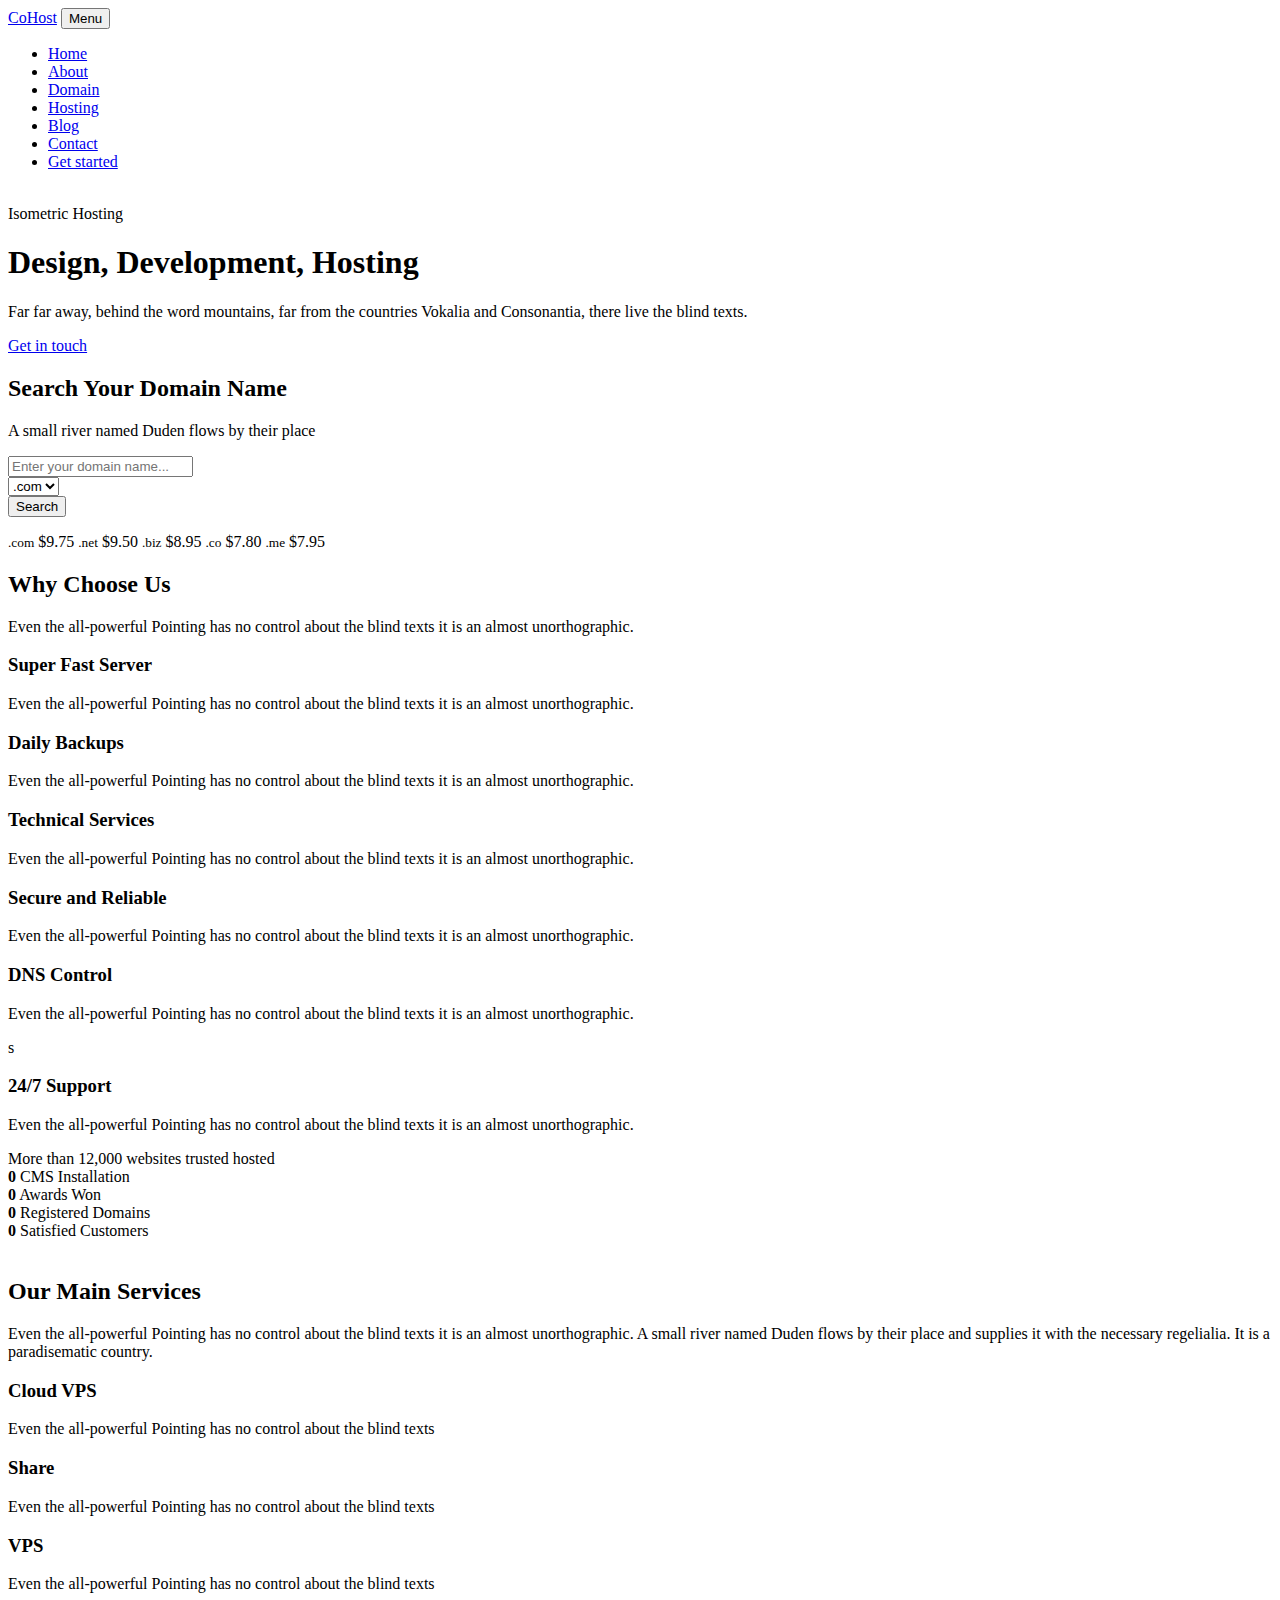
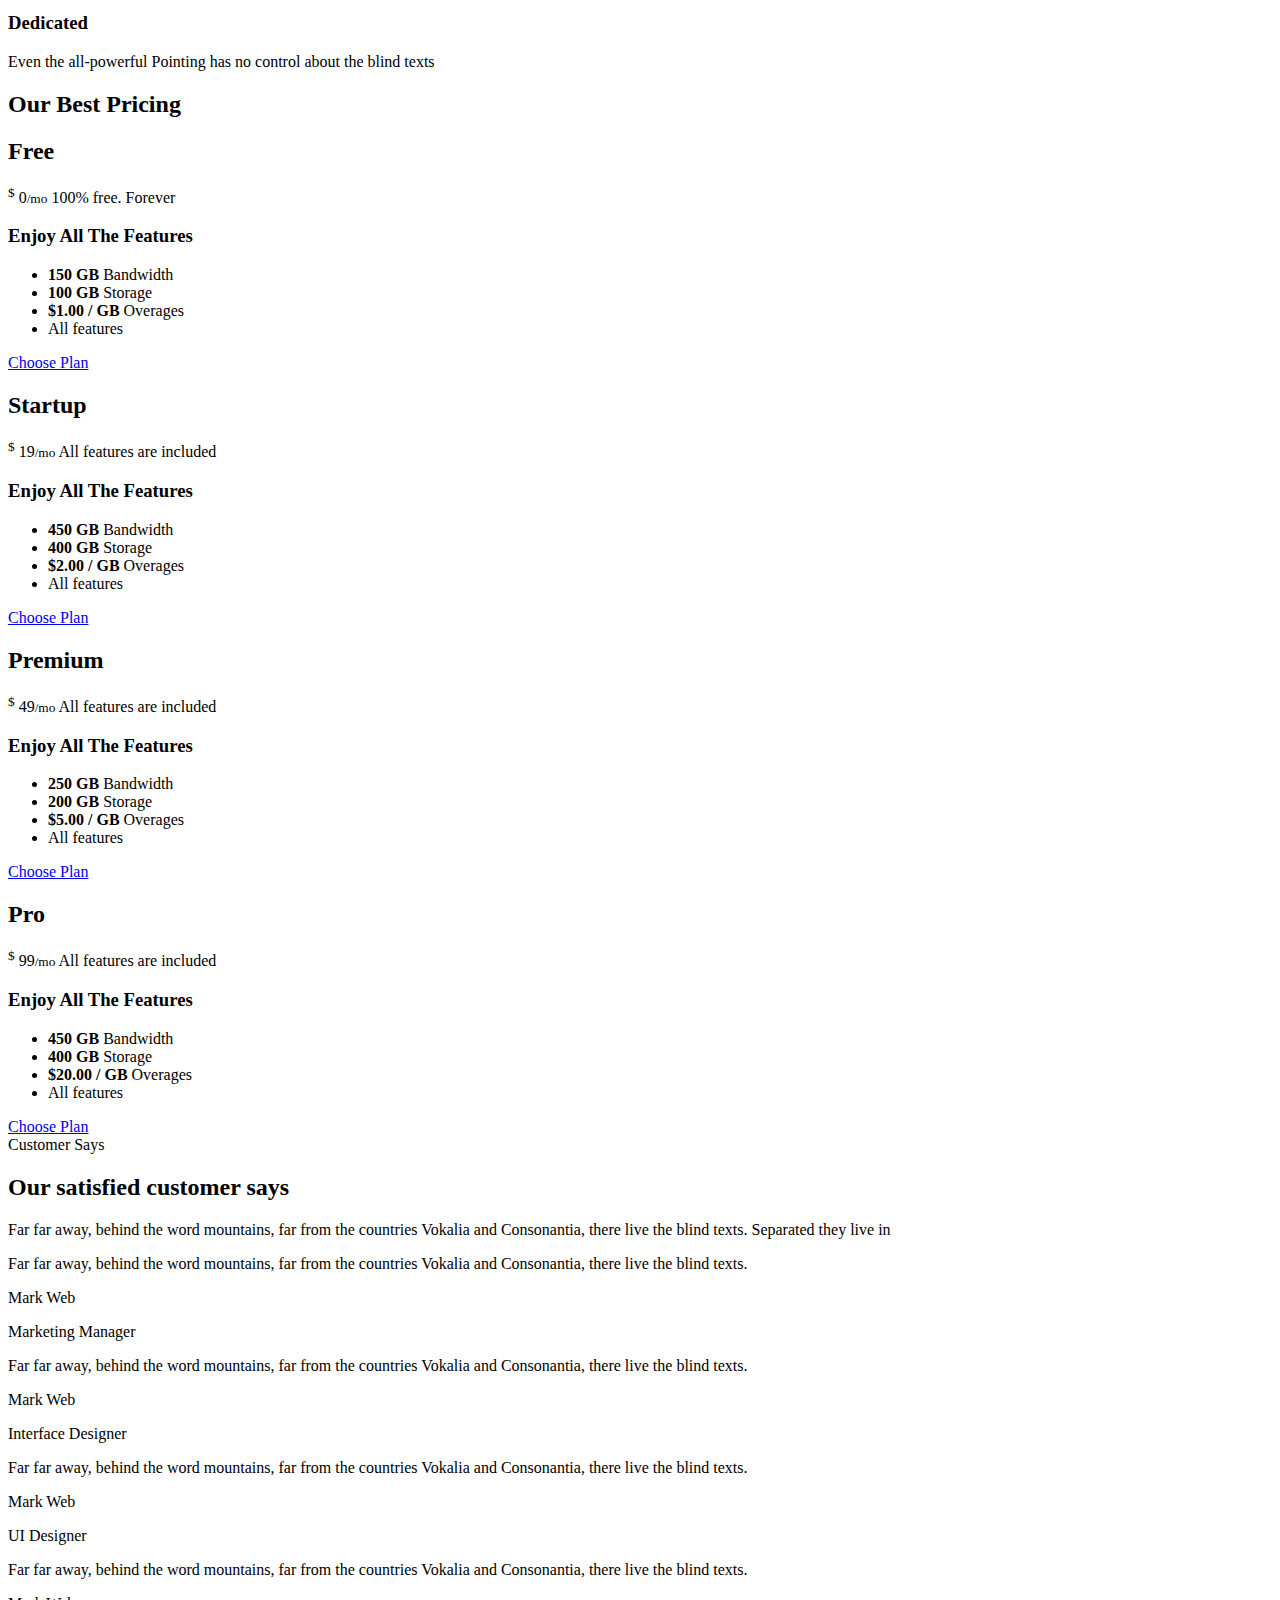
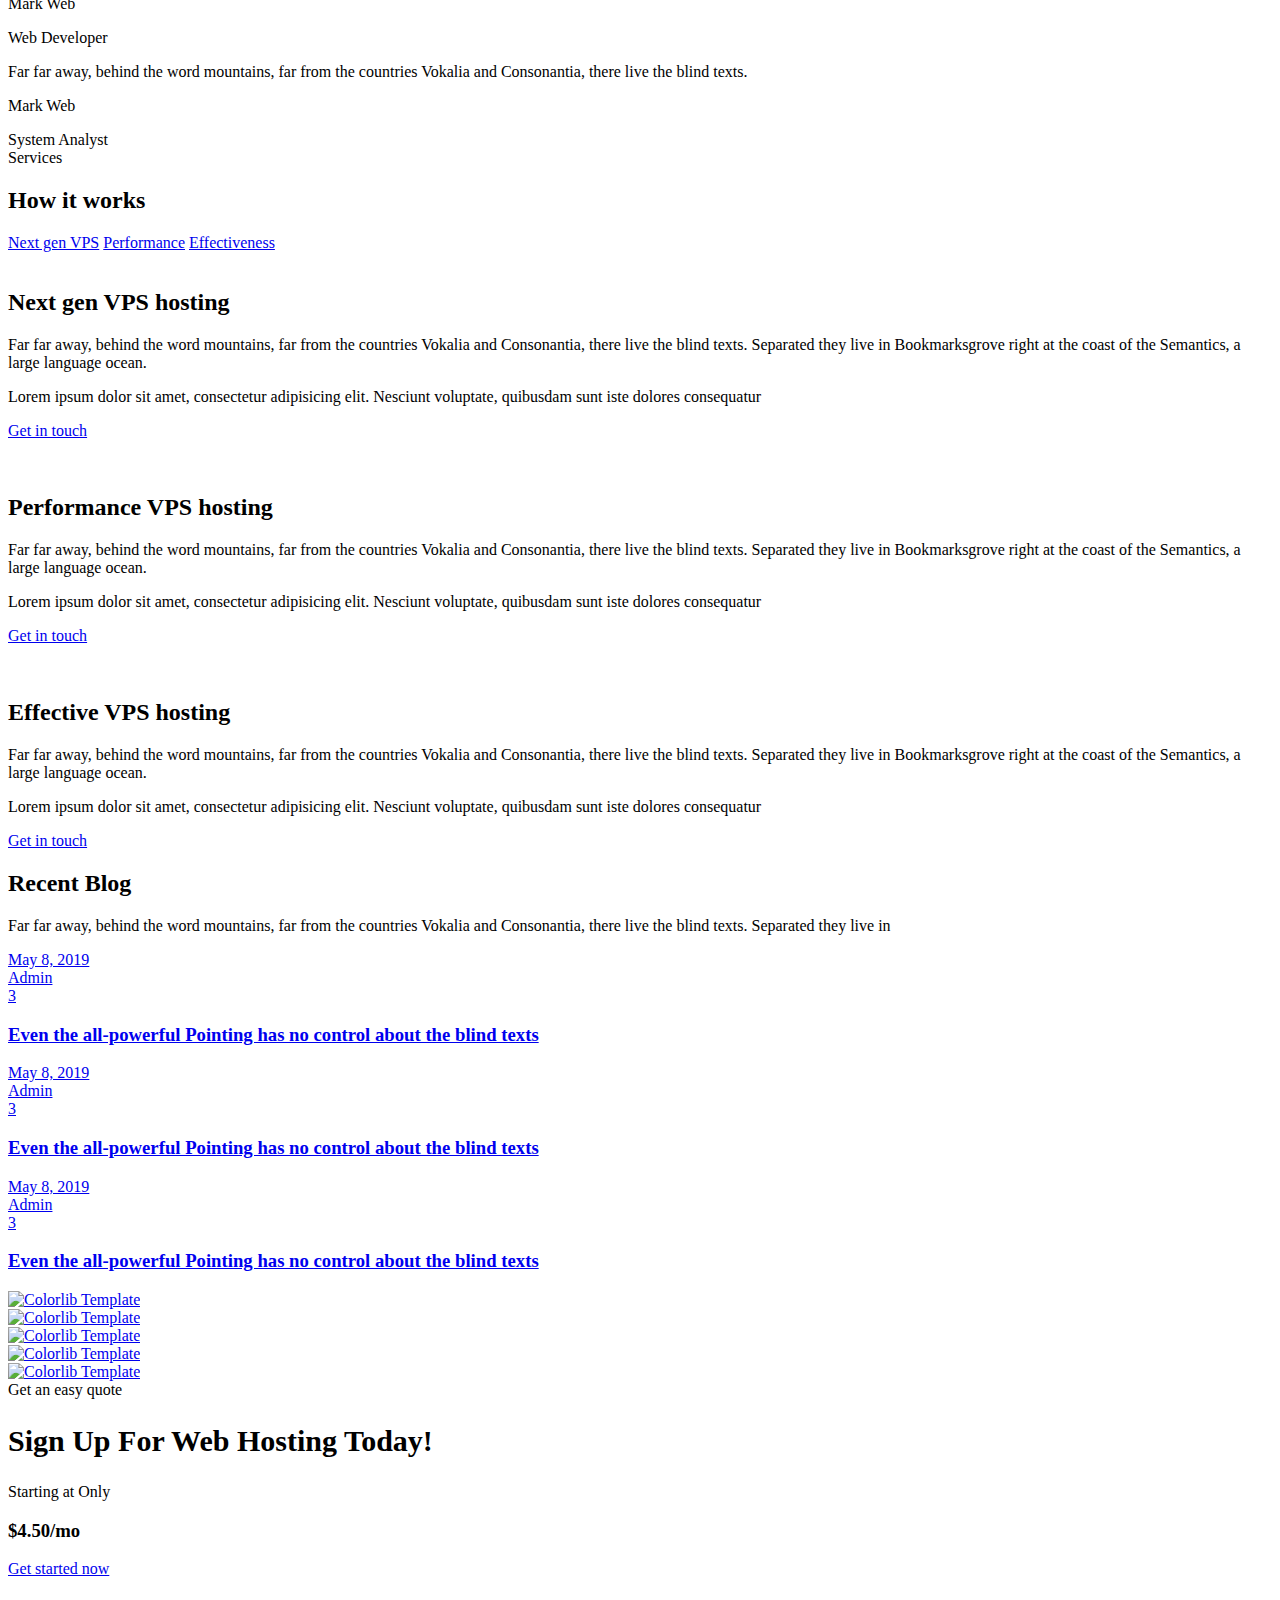
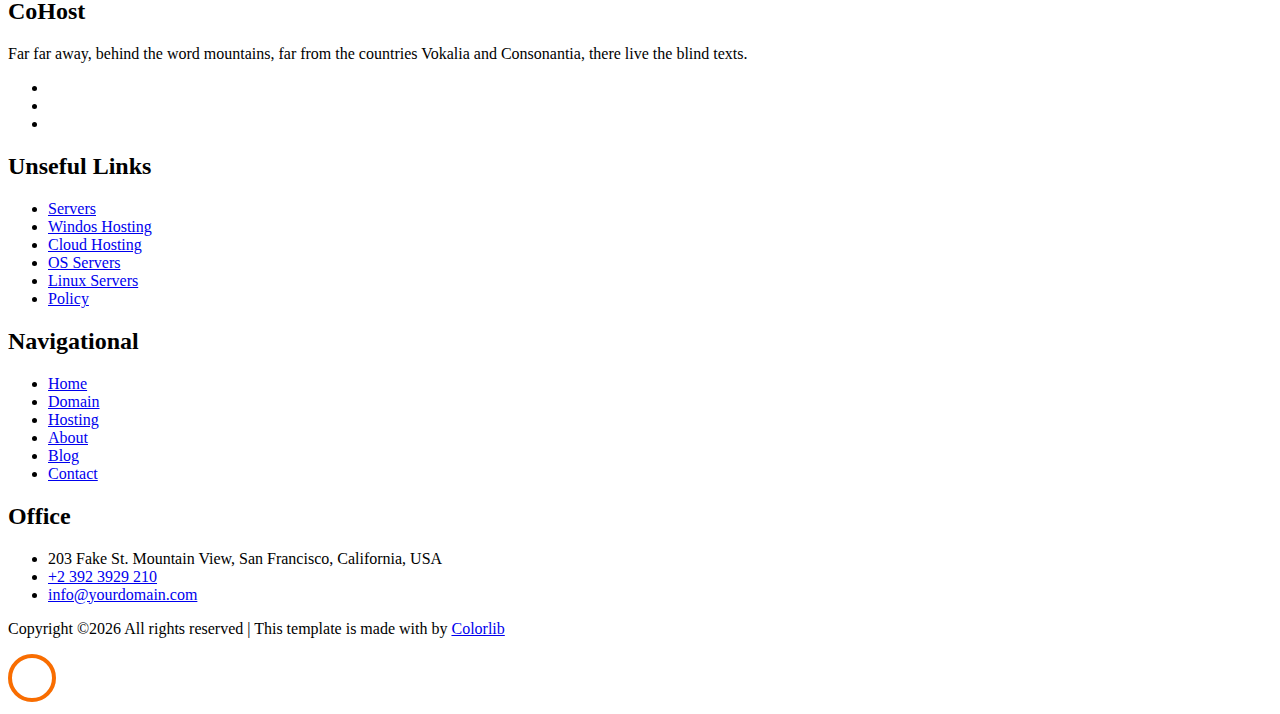
==== commit 3ffdd991: "Add files via upload" ====
--- a/index.html
+++ b/index.html
@@ -1,293 +1,727 @@
-<!DOCTYPE html>
-<html lang="en">
-  <head>
-    <title>CoHost - Free Bootstrap 4 Template by Colorlib</title>
-    <meta charset="utf-8">
-    <meta name="viewport" content="width=device-width, initial-scale=1, shrink-to-fit=no">
-    
-    <link href="https://fonts.googleapis.com/css?family=Work+Sans:300,400,,500,600,700" rel="stylesheet">
-
-    <link rel="stylesheet" href="css/open-iconic-bootstrap.min.css">
-    <link rel="stylesheet" href="css/animate.css">
-    
-    <link rel="stylesheet" href="css/owl.carousel.min.css">
-    <link rel="stylesheet" href="css/owl.theme.default.min.css">
-    <link rel="stylesheet" href="css/magnific-popup.css">
-
-    <link rel="stylesheet" href="css/aos.css">
-
-    <link rel="stylesheet" href="css/ionicons.min.css">
-
-    <link rel="stylesheet" href="css/bootstrap-datepicker.css">
-    <link rel="stylesheet" href="css/jquery.timepicker.css">
-
-    
-    <link rel="stylesheet" href="css/flaticon.css">
-    <link rel="stylesheet" href="css/icomoon.css">
-    <link rel="stylesheet" href="css/style.css">
-  </head>
-  <body>
-    
-	  <nav class="navbar navbar-expand-lg navbar-dark ftco_navbar bg-dark ftco-navbar-light" id="ftco-navbar">
-	    <div class="container">
-	      <a class="navbar-brand" href="index.html">CoHost</a>
-	      <button class="navbar-toggler" type="button" data-toggle="collapse" data-target="#ftco-nav" aria-controls="ftco-nav" aria-expanded="false" aria-label="Toggle navigation">
-	        <span class="oi oi-menu"></span> Menu
-	      </button>
-
-	      <div class="collapse navbar-collapse" id="ftco-nav">
-	        <ul class="navbar-nav ml-auto">
-	          <li class="nav-item active"><a href="index.html" class="nav-link">Home</a></li>
-	          <li class="nav-item"><a href="problem.html" class="nav-link">Problem</a></li>
-	          <li class="nav-item"><a href="solution.html" class="nav-link">Solution</a></li>
-	          <li class="nav-item"><a href="team.html" class="nav-link">Team</a></li>
-	          
-	        </ul>
-	      </div>
-	    </div>
-	  </nav>
-    <!-- END nav -->
-
-    <div class="hero-wrap js-fullheight">
-      <div class="overlay"></div>
-      <div class="container-fluid px-0">
-      	<div class="row d-md-flex no-gutters slider-text align-items-center js-fullheight justify-content-end">
-	      	<img class="one-third js-fullheight align-self-end order-md-last img-fluid" src="images/doctors_awk_standing.svg" alt="">
-	        <div class="one-forth d-flex align-items-center ftco-animate js-fullheight">
-	        	<div class="text mt-5">
-	        		<span class="subheading">Biotechnology</span>
-	            <h1 class="mb-3"><span>Meet Helio</span></h1>
-	            <p>Lupus is different for everyone. Our mission is to help lupus warriors and their doctors understand their unique cases through an at-home monitoring system, ultimately guiding them towards a more personalized and proactive treatment plan.</p>
-	       
-	          </div>
-	        </div>
-	    	</div>
-      </div>
-    </div>
-    
-    <section class="ftco-domain">
-    	<div class="container"> </div>
-    </section>
-	
-	<section class="ftco-section">
-    	<div class="container">
-    		<div class="row">
-    			<div class="col-md-4 text-center ftco-animate">
-    				<div class="steps">
-    					<div class="icon mb-4 d-flex justify-content-center align-items-center">
-    						<span class="icon-pencil"></span>
-    					</div>
-    					<h3>Problem</h3>
-    					<p>Lupus is unique from person to person, making optimizing care a great challenge. Monitoring is also reactive, where changes to medication are done after patients experience symptoms and flares.</p>
-    				</div>
-    			</div>
-    			<div class="col-md-4 text-center ftco-animate">
-    				<div class="steps">
-    					<div class="icon mb-4 d-flex justify-content-center align-items-center">
-    						<span class="icon-gears"></span>
-    					</div>
-    					<h3>Solution</h3>
-    					<p>Implementing an at-home biosensor for daily biomarker monitoring. Daily data will be stored within a mobile app and be correlated with the patient's activities, environment, and treatment. A flare predictor will also be put into gear.</p>
-    				</div>
-    			</div>
-    			<div class="col-md-4 text-center ftco-animate">
-    				<div class="steps">
-    					<div class="icon mb-4 d-flex justify-content-center align-items-center">
-    						<span class="icon-bar-chart"></span>
-    					</div>
-    					<h3>Outcome</h3>
-    					<p>Doctors can gain a better understanding of their patient's reactivity to certain treatments, patients can identify their unique environment triggers, and changes to treatment can be made in advance to suppress flares before they occur.</p>
-    				</div>
-    			</div>
-    		</div>
-    	</div>
-    </section>
-
-
-    <section class="ftco-section ftco-counter img" id="section-counter">
-    	<div class="container">
-    		<div class="row justify-content-center mb-5">
-          <div class="col-md-7 text-center heading-section heading-section-white ftco-animate">
-            <span class="subheading">Lupus is a serious problem</span>
-          </div>
-        </div>
-    		<div class="row justify-content-center">
-    			<div class="col-md-10">
-		    		<div class="row">
-		          <div class="col-md-3 d-flex justify-content-center counter-wrap ftco-animate">
-		            <div class="block-18 text-center">
-		              <div class="text">
-		                <strong class="number" data-number="1500000">0</strong>
-		                <span>are diagnosed in the US</span>
-		              </div>
-		            </div>
-		          </div>
-		          <div class="col-md-3 d-flex justify-content-center counter-wrap ftco-animate">
-		            <div class="block-18 text-center">
-		              <div class="text">
-		                <strong class="number" data-number="5000000">0</strong>
-		                <span>are diagnosed globally</span>
-		              </div>
-		            </div>
-		          </div>
-		          <div class="col-md-3 d-flex justify-content-center counter-wrap ftco-animate">
-		            <div class="block-18 text-center">
-		              <div class="text">
-		                <strong class="number" data-number="2000">0</strong>
-		                <span>annual deaths</span>
-		              </div>
-		            </div>
-		          </div>
-		          <div class="col-md-3 d-flex justify-content-center counter-wrap ftco-animate">
-		            <div class="block-18 text-center">
-		              <div class="text">
-		                <strong class="number" data-number="10">0</strong>
-		                <span>top causes of death for girls ages 15-24</span>
-		              </div>
-		            </div>
-		          </div>
-		        </div>
-	        </div>
-        </div>
-    	</div>
-    </section>
-
-    <section class="ftco-section ftco-no-pt ftc-no-pb">
-    	<div class="container">
-    		<div class="row">
-    			<div class="col-lg-6 py-5">
-    				<img src="images/girl_drawing.svg" class="img-fluid" alt="">
-    				<div class="heading-section ftco-animate mt-5">
-	            <h2 class="mb-4">Our technologies</h2>
-	            <p>The only way to truly create the best treatment plan for each individual is to understand their lupus on a deeper level. We envision a better monitoring system, one at home, on the daily basis and can learn to find correlations between actions and disease activity. Even one that can predict flares.</p>
-	          </div>
-    			</div>
-    			<div class="col-lg-6 py-5">
-    				<div class="row">
-    					<div class="col-md-6 ftco-animate">
-    						<div class="media block-6 services border text-center">
-		            	<div class="icon d-flex align-items-center justify-content-center">
-		            		<span class="flaticon-cloud-computing"></span>
-		            	</div>
-		              <div class="mt-3 media-body media-body-2">
-		                <h3 class="heading">Nanotechnology</h3>
-		                <p>Helio's biosensor takes advantage of technology at the nanoscale to detect biomarkers. </p>
-		              </div>
-		            </div>
-    					</div>
-    					<div class="col-md-6 ftco-animate">
-    						<div class="media block-6 services border text-center">
-		            	<div class="icon d-flex align-items-center justify-content-center">
-		            		<span class="flaticon-cloud"></span>
-		            	</div>
-		              <div class="mt-3 media-body media-body-2">
-		                <h3 class="heading">AI</h3>
-		                <p>Detecting patterns in the lupus and building a personalized flare predictor.</p>
-		              </div>
-		            </div>
-    					</div>
-    					<div class="col-md-6 ftco-animate">
-    						<div class="media block-6 services border text-center">
-		            	<div class="icon d-flex align-items-center justify-content-center">
-		            		<span class="flaticon-server"></span>
-		            	</div>
-		              <div class="mt-3 media-body media-body-2">
-		                <h3 class="heading">IT</h3>
-		                <p>Real time storing and sending of daily information between patient and doctor.</p>
-		              </div>
-		            </div>
-    					</div>
-    					<div class="col-md-6 ftco-animate">
-    						<div class="media block-6 services border text-center">
-		            	<div class="icon d-flex align-items-center justify-content-center">
-		            		<span class="flaticon-database"></span>
-		            	</div>
-		              <div class="mt-3 media-body media-body-2">
-		                <h3 class="heading">Biotechnology</h3>
-		                <p>A system involving the intersection between biomarkers and electronic health.</p>
-		              </div>
-		            </div>
-    					</div>
-    				</div>
-          </div>
-    		</div>
-    	</div>
-    </section>
-
-    <footer class="ftco-footer ftco-bg-dark ftco-section">
-      <div class="container">
-      	<div class="row mb-5 pb-5 align-items-center d-flex">
-      		<div class="col-md-6">
-      			<div class="heading-section heading-section-white ftco-animate">
-	          </div>
-      		</div>
-      		<div class="col-md-3 ftco-animate">
-      			<div class="price">
-      			</div>
-      		</div>
-      		<div class="col-md-3 ftco-animate">
-      			
-      		</div>
-      	</div>
-        <div class="row mb-5">
-          <div class="col-md">
-            <div class="ftco-footer-widget mb-4 bg-primary p-4">
-              <h2 class="ftco-heading-2">Helio</h2>
-              <p>Taking advantage of nanotechnology and machine learning to reform the way lupus is monitored and how patient information is used to create personalized and proactive care.</p>
-              <ul class="ftco-footer-social list-unstyled mb-0">
-                <li class="ftco-animate"><a href="https://www.linkedin.com/company/helioforlupus/?viewAsMember=true"><span class="icon-linkedin"></span></a></li>
-              </ul>
-            </div>
-          </div>
-         
-          <div class="col-md">
-          </div>
-          <div class="col-md">
-            <div class="ftco-footer-widget mb-4">
-            	<h2 class="ftco-heading-2">Office</h2>
-            	<div class="block-23 mb-3">
-	              <ul>
-	                <li><span class="icon icon-map-marker"></span><span class="text">Toronto, Canada</span></li>
-	                <li><a href="#"><span class="icon icon-envelope"></span><span class="text">heliolupus@gmail.com</span></a></li>
-	              </ul>
-	            </div>
-            </div>
-          </div>
-        </div>
-        <div class="row">
-          <div class="col-md-12 text-center">
-
-            <p><!-- Link back to Colorlib can't be removed. Template is licensed under CC BY 3.0. -->
-  Copyright &copy;<script>document.write(new Date().getFullYear());</script> All rights reserved
-  <!-- Link back to Colorlib can't be removed. Template is licensed under CC BY 3.0. --></p>
-          </div>
-        </div>
-      </div>
-    </footer>
-    
-  
-
-  <!-- loader -->
-  <div id="ftco-loader" class="show fullscreen"><svg class="circular" width="48px" height="48px"><circle class="path-bg" cx="24" cy="24" r="22" fill="none" stroke-width="4" stroke="#eeeeee"/><circle class="path" cx="24" cy="24" r="22" fill="none" stroke-width="4" stroke-miterlimit="10" stroke="#F96D00"/></svg></div>
-
-
-  <script src="js/jquery.min.js"></script>
-  <script src="js/jquery-migrate-3.0.1.min.js"></script>
-  <script src="js/popper.min.js"></script>
-  <script src="js/bootstrap.min.js"></script>
-  <script src="js/jquery.easing.1.3.js"></script>
-  <script src="js/jquery.waypoints.min.js"></script>
-  <script src="js/jquery.stellar.min.js"></script>
-  <script src="js/owl.carousel.min.js"></script>
-  <script src="js/jquery.magnific-popup.min.js"></script>
-  <script src="js/aos.js"></script>
-  <script src="js/jquery.animateNumber.min.js"></script>
-  <script src="js/bootstrap-datepicker.js"></script>
-  <script src="js/jquery.timepicker.min.js"></script>
-  <script src="js/scrollax.min.js"></script>
-  <script src="https://maps.googleapis.com/maps/api/js?key=AIzaSyBVWaKrjvy3MaE7SQ74_uJiULgl1JY0H2s&sensor=false"></script>
-  <script src="js/google-map.js"></script>
-  <script src="js/main.js"></script>
-    
-  </body>
+<!DOCTYPE html>
+<html lang="en">
+  <head>
+    <title>CoHost - Free Bootstrap 4 Template by Colorlib</title>
+    <meta charset="utf-8">
+    <meta name="viewport" content="width=device-width, initial-scale=1, shrink-to-fit=no">
+    
+    <link href="https://fonts.googleapis.com/css?family=Work+Sans:300,400,,500,600,700" rel="stylesheet">
+
+    <link rel="stylesheet" href="css/open-iconic-bootstrap.min.css">
+    <link rel="stylesheet" href="css/animate.css">
+    
+    <link rel="stylesheet" href="css/owl.carousel.min.css">
+    <link rel="stylesheet" href="css/owl.theme.default.min.css">
+    <link rel="stylesheet" href="css/magnific-popup.css">
+
+    <link rel="stylesheet" href="css/aos.css">
+
+    <link rel="stylesheet" href="css/ionicons.min.css">
+
+    <link rel="stylesheet" href="css/bootstrap-datepicker.css">
+    <link rel="stylesheet" href="css/jquery.timepicker.css">
+
+    
+    <link rel="stylesheet" href="css/flaticon.css">
+    <link rel="stylesheet" href="css/icomoon.css">
+    <link rel="stylesheet" href="css/style.css">
+  </head>
+  <body>
+    
+	  <nav class="navbar navbar-expand-lg navbar-dark ftco_navbar bg-dark ftco-navbar-light" id="ftco-navbar">
+	    <div class="container">
+	      <a class="navbar-brand" href="index.html">CoHost</a>
+	      <button class="navbar-toggler" type="button" data-toggle="collapse" data-target="#ftco-nav" aria-controls="ftco-nav" aria-expanded="false" aria-label="Toggle navigation">
+	        <span class="oi oi-menu"></span> Menu
+	      </button>
+
+	      <div class="collapse navbar-collapse" id="ftco-nav">
+	        <ul class="navbar-nav ml-auto">
+	          <li class="nav-item active"><a href="index.html" class="nav-link">Home</a></li>
+	          <li class="nav-item"><a href="about.html" class="nav-link">About</a></li>
+	          <li class="nav-item"><a href="domain.html" class="nav-link">Domain</a></li>
+	          <li class="nav-item"><a class="nav-link" href="hosting.html">Hosting</a></li>
+	          <li class="nav-item"><a href="blog.html" class="nav-link">Blog</a></li>
+	          <li class="nav-item"><a href="contact.html" class="nav-link">Contact</a></li>
+	          <li class="nav-item cta"><a href="contact.html" class="nav-link"><span>Get started</span></a></li>
+	        </ul>
+	      </div>
+	    </div>
+	  </nav>
+    <!-- END nav -->
+
+    <div class="hero-wrap js-fullheight">
+      <div class="overlay"></div>
+      <div class="container-fluid px-0">
+      	<div class="row d-md-flex no-gutters slider-text align-items-center js-fullheight justify-content-end">
+	      	<img class="one-third js-fullheight align-self-end order-md-last img-fluid" src="images/undraw_pair_programming_njlp.svg" alt="">
+	        <div class="one-forth d-flex align-items-center ftco-animate js-fullheight">
+	        	<div class="text mt-5">
+	        		<span class="subheading">Isometric Hosting</span>
+	            <h1 class="mb-3"><span>Design,</span> <span>Development,</span> <span>Hosting</span></h1>
+	            <p>Far far away, behind the word mountains, far from the countries Vokalia and Consonantia, there live the blind texts.</p>
+	            <p><a href="#" class="btn btn-primary px-4 py-3">Get in touch</a></p>
+	          </div>
+	        </div>
+	    	</div>
+      </div>
+    </div>
+    
+    <section class="ftco-domain">
+    	<div class="container">
+    		<div class="row d-flex align-items-center">
+    			<div class="col-lg-5 heading-white mb-4 mb-sm-4 mb-lg-0 ftco-animate">
+    				<h2>Search Your Domain Name</h2>
+    				<p>A small river named Duden flows by their place</p>
+    			</div>
+    			<div class="col-lg-7 p-5 ftco-wrap ftco-animate">
+    				<form action="#" class="domain-form d-flex mb-3">
+              <div class="form-group domain-name">
+                <input type="text" class="form-control name px-4" placeholder="Enter your domain name...">
+              </div>
+              <div class="form-group domain-select d-flex">
+	              <div class="select-wrap">
+                  <div class="icon"><span class="ion-ios-arrow-down"></span></div>
+                  <select name="" id="" class="form-control">
+                  	<option value="">.com</option>
+                    <option value="">.net</option>
+                    <option value="">.biz</option>
+                    <option value="">.co</option>
+                    <option value="">.me</option>
+                  </select>
+                </div>
+                <input type="submit" class="search-domain btn btn-primary text-center" value="Search">
+	            </div>
+            </form>
+            <p class="domain-price mt-2">
+            	<span><small>.com</small> $9.75</span> 
+            	<span><small>.net</small> $9.50</span> 
+            	<span><small>.biz</small> $8.95</span> 
+            	<span><small>.co</small> $7.80</span>
+            	<span><small>.me</small> $7.95</span>
+            </p>
+    			</div>
+    		</div>
+    	</div>
+    </section>
+  
+    <section class="ftco-section services-section bg-light">
+      <div class="container">
+      	<div class="row justify-content-center mb-5 pb-3">
+          <div class="col-md-7 text-center heading-section ftco-animate">
+            <h2 class="mb-4">Why Choose Us</h2>
+            <p>Even the all-powerful Pointing has no control about the blind texts it is an almost unorthographic.</p>
+          </div>
+        </div>
+        <div class="row">
+          <div class="col-md-6 d-flex align-self-stretch ftco-animate">
+            <div class="media block-6 services d-flex align-items-center">
+            	<div class="icon d-flex align-items-center justify-content-center order-md-last">
+            		<span class="flaticon-cloud"></span>
+            	</div>
+              <div class="media-body pl-4 pl-md-0 pr-md-4 text-md-right">
+                <h3 class="heading">Super Fast Server</h3>
+                <p class="mb-0">Even the all-powerful Pointing has no control about the blind texts it is an almost unorthographic.</p>
+              </div>
+            </div>      
+          </div>
+          <div class="col-md-6 d-flex align-self-stretch ftco-animate">
+            <div class="media block-6 services d-flex align-items-center">
+            	<div class="icon d-flex align-items-center justify-content-center">
+            		<span class="flaticon-server"></span>
+            	</div>
+              <div class="media-body pl-4">
+                <h3 class="heading">Daily Backups</h3>
+                <p class="mb-0">Even the all-powerful Pointing has no control about the blind texts it is an almost unorthographic.</p>
+              </div>
+            </div>    
+          </div>
+          <div class="col-md-6 d-flex align-self-stretch ftco-animate">
+            <div class="media block-6 services d-flex align-items-center">
+            	<div class="icon d-flex align-items-center justify-content-center order-md-last">
+            		<span class="flaticon-customer-service"></span>
+            	</div>
+              <div class="media-body pl-4 pl-md-0 pr-md-4 text-md-right">
+                <h3 class="heading">Technical Services</h3>
+                <p>Even the all-powerful Pointing has no control about the blind texts it is an almost unorthographic.</p>
+              </div>
+            </div>      
+          </div>
+					<div class="col-md-6 d-flex align-self-stretch ftco-animate">
+            <div class="media block-6 services d-flex align-items-center">
+            	<div class="icon d-flex align-items-center justify-content-center">
+            		<span class="flaticon-life-insurance"></span>
+            	</div>
+              <div class="media-body pl-4">
+                <h3 class="heading">Secure and Reliable</h3>
+                <p>Even the all-powerful Pointing has no control about the blind texts it is an almost unorthographic.</p>
+              </div>
+            </div>      
+          </div>
+          <div class="col-md-6 d-flex align-self-stretch ftco-animate">
+            <div class="media block-6 services d-flex align-items-center">
+            	<div class="icon d-flex align-items-center justify-content-center order-md-last">
+            		<span class="flaticon-cloud-computing"></span>
+            	</div>
+              <div class="media-body pl-4 pl-md-0 pr-md-4 text-md-right">
+                <h3 class="heading">DNS Control</h3>
+                <p>Even the all-powerful Pointing has no control about the blind texts it is an almost unorthographic.</p>
+              </div>s
+            </div>    
+          </div>
+          <div class="col-md-6 d-flex align-self-stretch ftco-animate">
+            <div class="media block-6 services d-flex align-items-center">
+            	<div class="icon d-flex align-items-center justify-content-center">
+            		<span class="flaticon-settings"></span>
+            	</div>
+              <div class="media-body pl-4">
+                <h3 class="heading">24/7 Support</h3>
+                <p>Even the all-powerful Pointing has no control about the blind texts it is an almost unorthographic.</p>
+              </div>
+            </div>      
+          </div>
+        </div>
+      </div>
+    </section>
+
+    <section class="ftco-section ftco-counter img" id="section-counter">
+    	<div class="container">
+    		<div class="row justify-content-center mb-5">
+          <div class="col-md-7 text-center heading-section heading-section-white ftco-animate">
+            <span class="subheading">More than 12,000 websites trusted hosted</span>
+          </div>
+        </div>
+    		<div class="row justify-content-center">
+    			<div class="col-md-10">
+		    		<div class="row">
+		          <div class="col-md-3 d-flex justify-content-center counter-wrap ftco-animate">
+		            <div class="block-18 text-center">
+		              <div class="text">
+		                <strong class="number" data-number="12000">0</strong>
+		                <span>CMS Installation</span>
+		              </div>
+		            </div>
+		          </div>
+		          <div class="col-md-3 d-flex justify-content-center counter-wrap ftco-animate">
+		            <div class="block-18 text-center">
+		              <div class="text">
+		                <strong class="number" data-number="100">0</strong>
+		                <span>Awards Won</span>
+		              </div>
+		            </div>
+		          </div>
+		          <div class="col-md-3 d-flex justify-content-center counter-wrap ftco-animate">
+		            <div class="block-18 text-center">
+		              <div class="text">
+		                <strong class="number" data-number="10000">0</strong>
+		                <span>Registered Domains</span>
+		              </div>
+		            </div>
+		          </div>
+		          <div class="col-md-3 d-flex justify-content-center counter-wrap ftco-animate">
+		            <div class="block-18 text-center">
+		              <div class="text">
+		                <strong class="number" data-number="9000">0</strong>
+		                <span>Satisfied Customers</span>
+		              </div>
+		            </div>
+		          </div>
+		        </div>
+	        </div>
+        </div>
+    	</div>
+    </section>
+
+    <section class="ftco-section ftco-no-pt ftc-no-pb">
+    	<div class="container">
+    		<div class="row">
+    			<div class="col-lg-6 py-5">
+    				<img src="images/undraw_podcast_q6p7.svg" class="img-fluid" alt="">
+    				<div class="heading-section ftco-animate mt-5">
+	            <h2 class="mb-4">Our Main Services</h2>
+	            <p>Even the all-powerful Pointing has no control about the blind texts it is an almost unorthographic. A small river named Duden flows by their place and supplies it with the necessary regelialia. It is a paradisematic country.</p>
+	          </div>
+    			</div>
+    			<div class="col-lg-6 py-5">
+    				<div class="row">
+    					<div class="col-md-6 ftco-animate">
+    						<div class="media block-6 services border text-center">
+		            	<div class="icon d-flex align-items-center justify-content-center">
+		            		<span class="flaticon-cloud-computing"></span>
+		            	</div>
+		              <div class="mt-3 media-body media-body-2">
+		                <h3 class="heading">Cloud VPS</h3>
+		                <p>Even the all-powerful Pointing has no control about the blind texts</p>
+		              </div>
+		            </div>
+    					</div>
+    					<div class="col-md-6 ftco-animate">
+    						<div class="media block-6 services border text-center">
+		            	<div class="icon d-flex align-items-center justify-content-center">
+		            		<span class="flaticon-cloud"></span>
+		            	</div>
+		              <div class="mt-3 media-body media-body-2">
+		                <h3 class="heading">Share</h3>
+		                <p>Even the all-powerful Pointing has no control about the blind texts</p>
+		              </div>
+		            </div>
+    					</div>
+    					<div class="col-md-6 ftco-animate">
+    						<div class="media block-6 services border text-center">
+		            	<div class="icon d-flex align-items-center justify-content-center">
+		            		<span class="flaticon-server"></span>
+		            	</div>
+		              <div class="mt-3 media-body media-body-2">
+		                <h3 class="heading">VPS</h3>
+		                <p>Even the all-powerful Pointing has no control about the blind texts</p>
+		              </div>
+		            </div>
+    					</div>
+    					<div class="col-md-6 ftco-animate">
+    						<div class="media block-6 services border text-center">
+		            	<div class="icon d-flex align-items-center justify-content-center">
+		            		<span class="flaticon-database"></span>
+		            	</div>
+		              <div class="mt-3 media-body media-body-2">
+		                <h3 class="heading">Dedicated</h3>
+		                <p>Even the all-powerful Pointing has no control about the blind texts</p>
+		              </div>
+		            </div>
+    					</div>
+    				</div>
+          </div>
+    		</div>
+    	</div>
+    </section>
+
+    <section class="ftco-section bg-light">
+    	<div class="container">
+    		<div class="row justify-content-center mb-5 pb-3">
+          <div class="col-md-7 text-center heading-section ftco-animate">
+            <h2 class="mb-4">Our Best Pricing</h2>
+          </div>
+        </div>
+    		<div class="row d-flex">
+	        <div class="col-lg-3 col-md-6 ftco-animate">
+	          <div class="block-7">
+	            <div class="text-center">
+		            <h2 class="heading">Free</h2>
+		            <span class="price"><sup>$</sup> <span class="number">0<small class="per">/mo</small></span>
+		            <span class="excerpt d-block">100% free. Forever</span>
+		            <h3 class="heading-2 mb-3">Enjoy All The Features</h3>
+		            
+		            <ul class="pricing-text mb-4">
+		              <li><strong>150 GB</strong> Bandwidth</li>
+		              <li><strong>100 GB</strong> Storage</li>
+		              <li><strong>$1.00 / GB</strong> Overages</li>
+		              <li>All features</li>
+		            </ul>
+		            <a href="#" class="btn btn-primary d-block px-3 py-3 mb-4">Choose Plan</a>
+	            </div>
+	          </div>
+	        </div>
+	        <div class="col-lg-3 col-md-6 ftco-animate">
+	          <div class="block-7">
+	            <div class="text-center">
+		            <h2 class="heading">Startup</h2>
+		            <span class="price"><sup>$</sup> <span class="number">19<small class="per">/mo</small></span></span>
+		            <span class="excerpt d-block">All features are included</span>
+		            <h3 class="heading-2 mb-3">Enjoy All The Features</h3>
+		            
+		            <ul class="pricing-text mb-4">
+		              <li><strong>450 GB</strong> Bandwidth</li>
+		              <li><strong>400 GB</strong> Storage</li>
+		              <li><strong>$2.00 / GB</strong> Overages</li>
+		              <li>All features</li>
+		            </ul>
+		            <a href="#" class="btn btn-primary d-block px-3 py-3 mb-4">Choose Plan</a>
+	            </div>
+	          </div>
+	        </div>
+	        <div class="col-lg-3 col-md-6 ftco-animate">
+	          <div class="block-7">
+	            <div class="text-center">
+		            <h2 class="heading">Premium</h2>
+		            <span class="price"><sup>$</sup> <span class="number">49<small class="per">/mo</small></span></span>
+		            <span class="excerpt d-block">All features are included</span>
+		            <h3 class="heading-2 mb-3">Enjoy All The Features</h3>
+		            
+		            <ul class="pricing-text mb-4">
+		              <li><strong>250 GB</strong> Bandwidth</li>
+		              <li><strong>200 GB</strong> Storage</li>
+		              <li><strong>$5.00 / GB</strong> Overages</li>
+		              <li>All features</li>
+		            </ul>
+		            <a href="#" class="btn btn-primary d-block px-3 py-3 mb-4">Choose Plan</a>
+	            </div>
+	          </div>
+	        </div>
+	        <div class="col-lg-3 col-md-6 ftco-animate">
+	          <div class="block-7">
+	            <div class="text-center">
+		            <h2 class="heading">Pro</h2>
+		            <span class="price"><sup>$</sup> <span class="number">99<small class="per">/mo</small></span></span>
+		            <span class="excerpt d-block">All features are included</span>
+		            <h3 class="heading-2 mb-3">Enjoy All The Features</h3>
+		            
+		            <ul class="pricing-text mb-4">
+		              <li><strong>450 GB</strong> Bandwidth</li>
+		              <li><strong>400 GB</strong> Storage</li>
+		              <li><strong>$20.00 / GB</strong> Overages</li>
+		              <li>All features</li>
+		            </ul>
+			          <a href="#" class="btn btn-primary d-block px-3 py-3 mb-4">Choose Plan</a>
+	            </div>
+	          </div>
+	        </div>
+	      </div>
+    	</div>
+    </section>
+
+    <section class="ftco-section testimony-section">
+      <div class="container">
+        <div class="row justify-content-center mb-5 pb-3">
+          <div class="col-md-7 text-center heading-section ftco-animate">
+            <span class="subheading">Customer Says</span>
+            <h2 class="mb-4">Our satisfied customer says</h2>
+            <p>Far far away, behind the word mountains, far from the countries Vokalia and Consonantia, there live the blind texts. Separated they live in</p>
+          </div>
+        </div>
+        <div class="row ftco-animate">
+          <div class="col-md-12">
+            <div class="carousel-testimony owl-carousel ftco-owl">
+              <div class="item">
+                <div class="testimony-wrap p-4 text-center">
+                  <div class="user-img mb-4" style="background-image: url(images/person_1.jpg)">
+                    <span class="quote d-flex align-items-center justify-content-center">
+                      <i class="icon-quote-left"></i>
+                    </span>
+                  </div>
+                  <div class="text">
+                    <p class="mb-4">Far far away, behind the word mountains, far from the countries Vokalia and Consonantia, there live the blind texts.</p>
+                    <p class="name">Mark Web</p>
+                    <span class="position">Marketing Manager</span>
+                  </div>
+                </div>
+              </div>
+              <div class="item">
+                <div class="testimony-wrap p-4 text-center">
+                  <div class="user-img mb-4" style="background-image: url(images/person_2.jpg)">
+                    <span class="quote d-flex align-items-center justify-content-center">
+                      <i class="icon-quote-left"></i>
+                    </span>
+                  </div>
+                  <div class="text">
+                    <p class="mb-4">Far far away, behind the word mountains, far from the countries Vokalia and Consonantia, there live the blind texts.</p>
+                    <p class="name">Mark Web</p>
+                    <span class="position">Interface Designer</span>
+                  </div>
+                </div>
+              </div>
+              <div class="item">
+                <div class="testimony-wrap p-4 text-center">
+                  <div class="user-img mb-4" style="background-image: url(images/person_3.jpg)">
+                    <span class="quote d-flex align-items-center justify-content-center">
+                      <i class="icon-quote-left"></i>
+                    </span>
+                  </div>
+                  <div class="text">
+                    <p class="mb-4">Far far away, behind the word mountains, far from the countries Vokalia and Consonantia, there live the blind texts.</p>
+                    <p class="name">Mark Web</p>
+                    <span class="position">UI Designer</span>
+                  </div>
+                </div>
+              </div>
+              <div class="item">
+                <div class="testimony-wrap p-4 text-center">
+                  <div class="user-img mb-4" style="background-image: url(images/person_1.jpg)">
+                    <span class="quote d-flex align-items-center justify-content-center">
+                      <i class="icon-quote-left"></i>
+                    </span>
+                  </div>
+                  <div class="text">
+                    <p class="mb-4">Far far away, behind the word mountains, far from the countries Vokalia and Consonantia, there live the blind texts.</p>
+                    <p class="name">Mark Web</p>
+                    <span class="position">Web Developer</span>
+                  </div>
+                </div>
+              </div>
+              <div class="item">
+                <div class="testimony-wrap p-4 text-center">
+                  <div class="user-img mb-4" style="background-image: url(images/person_1.jpg)">
+                    <span class="quote d-flex align-items-center justify-content-center">
+                      <i class="icon-quote-left"></i>
+                    </span>
+                  </div>
+                  <div class="text">
+                    <p class="mb-4">Far far away, behind the word mountains, far from the countries Vokalia and Consonantia, there live the blind texts.</p>
+                    <p class="name">Mark Web</p>
+                    <span class="position">System Analyst</span>
+                  </div>
+                </div>
+              </div>
+            </div>
+          </div>
+        </div>
+      </div>
+    </section>
+
+    <section class="ftco-section bg-light">
+    	<div class="container">
+    		<div class="row justify-content-center mb-5 pb-5">
+    			<div class="col-md-7 text-center heading-section ftco-animate">
+            <span class="subheading">Services</span>
+            <h2 class="mb-4">How it works</h2>
+          </div>
+    		</div>
+    		<div class="row">
+          <div class="col-md-12 nav-link-wrap mb-5 pb-md-5 pb-sm-1 ftco-animate">
+            <div class="nav ftco-animate nav-pills justify-content-center text-center" id="v-pills-tab" role="tablist" aria-orientation="vertical">
+              <a class="nav-link active" id="v-pills-nextgen-tab" data-toggle="pill" href="#v-pills-nextgen" role="tab" aria-controls="v-pills-nextgen" aria-selected="true">Next gen VPS</a>
+
+              <a class="nav-link" id="v-pills-performance-tab" data-toggle="pill" href="#v-pills-performance" role="tab" aria-controls="v-pills-performance" aria-selected="false">Performance</a>
+
+              <a class="nav-link" id="v-pills-effect-tab" data-toggle="pill" href="#v-pills-effect" role="tab" aria-controls="v-pills-effect" aria-selected="false">Effectiveness</a>
+            </div>
+          </div>
+          <div class="col-md-12 align-items-center ftco-animate">
+            
+            <div class="tab-content ftco-animate" id="v-pills-tabContent">
+
+              <div class="tab-pane fade show active" id="v-pills-nextgen" role="tabpanel" aria-labelledby="v-pills-nextgen-tab">
+              	<div class="d-md-flex">
+	              	<div class="one-forth align-self-center">
+	              		<img src="images/undraw_laravel_and_vue_59tp.svg" class="img-fluid" alt="">
+	              	</div>
+	              	<div class="one-half ml-md-5 align-self-center">
+		                <h2 class="mb-4">Next gen VPS hosting</h2>
+		              	<p>Far far away, behind the word mountains, far from the countries Vokalia and Consonantia, there live the blind texts. Separated they live in Bookmarksgrove right at the coast of the Semantics, a large language ocean.</p>
+		                <p>Lorem ipsum dolor sit amet, consectetur adipisicing elit. Nesciunt voluptate, quibusdam sunt iste dolores consequatur</p>
+		                <p><a href="#" class="btn btn-primary py-3">Get in touch</a></p>
+		              </div>
+	              </div>
+              </div>
+
+              <div class="tab-pane fade" id="v-pills-performance" role="tabpanel" aria-labelledby="v-pills-performance-tab">
+                <div class="d-md-flex">
+	              	<div class="one-forth order-last align-self-center">
+	              		<img src="images/undraw_visual_data_b1wx.svg" class="img-fluid" alt="">
+	              	</div>
+	              	<div class="one-half order-first mr-md-5 align-self-center">
+		                <h2 class="mb-4">Performance VPS hosting</h2>
+		              	<p>Far far away, behind the word mountains, far from the countries Vokalia and Consonantia, there live the blind texts. Separated they live in Bookmarksgrove right at the coast of the Semantics, a large language ocean.</p>
+		                <p>Lorem ipsum dolor sit amet, consectetur adipisicing elit. Nesciunt voluptate, quibusdam sunt iste dolores consequatur</p>
+		                <p><a href="#" class="btn btn-primary py-3">Get in touch</a></p>
+		              </div>
+	              </div>
+              </div>
+
+              <div class="tab-pane fade" id="v-pills-effect" role="tabpanel" aria-labelledby="v-pills-effect-tab">
+                <div class="d-md-flex">
+	              	<div class="one-forth align-self-center">
+	              		<img src="images/undraw_business_plan_5i9d.svg" class="img-fluid" alt="">
+	              	</div>
+	              	<div class="one-half ml-md-5 align-self-center">
+		                <h2 class="mb-4">Effective VPS hosting</h2>
+		              	<p>Far far away, behind the word mountains, far from the countries Vokalia and Consonantia, there live the blind texts. Separated they live in Bookmarksgrove right at the coast of the Semantics, a large language ocean.</p>
+		                <p>Lorem ipsum dolor sit amet, consectetur adipisicing elit. Nesciunt voluptate, quibusdam sunt iste dolores consequatur</p>
+		                <p><a href="#" class="btn btn-primary py-3">Get in touch</a></p>
+		              </div>
+	              </div>
+              </div>
+            </div>
+          </div>
+        </div>
+    	</div>
+    </section>
+
+    <section class="ftco-section bg-light">
+      <div class="container">
+        <div class="row justify-content-center mb-5 pb-3">
+          <div class="col-md-7 text-center heading-section ftco-animate">
+            <h2>Recent Blog</h2>
+            <p>Far far away, behind the word mountains, far from the countries Vokalia and Consonantia, there live the blind texts. Separated they live in</p>
+          </div>
+        </div>
+        <div class="row">
+          <div class="col-md-4 ftco-animate">
+            <div class="blog-entry">
+              <a href="blog-single.html" class="block-20" style="background-image: url('images/image_1.jpg');">
+              </a>
+              <div class="text d-flex py-4">
+                <div class="meta mb-3">
+                  <div><a href="#">May 8, 2019</a></div>
+                  <div><a href="#">Admin</a></div>
+                  <div><a href="#" class="meta-chat"><span class="icon-chat"></span> 3</a></div>
+                </div>
+                <div class="desc pl-3">
+	                <h3 class="heading"><a href="#">Even the all-powerful Pointing has no control about the blind texts</a></h3>
+	              </div>
+              </div>
+            </div>
+          </div>
+          <div class="col-md-4 ftco-animate">
+            <div class="blog-entry" data-aos-delay="100">
+              <a href="blog-single.html" class="block-20" style="background-image: url('images/image_2.jpg');">
+              </a>
+              <div class="text d-flex py-4">
+                <div class="meta mb-3">
+                  <div><a href="#">May 8, 2019</a></div>
+                  <div><a href="#">Admin</a></div>
+                  <div><a href="#" class="meta-chat"><span class="icon-chat"></span> 3</a></div>
+                </div>
+                <div class="desc pl-3">
+	                <h3 class="heading"><a href="#">Even the all-powerful Pointing has no control about the blind texts</a></h3>
+	              </div>
+              </div>
+            </div>
+          </div>
+          <div class="col-md-4 ftco-animate">
+            <div class="blog-entry" data-aos-delay="200">
+              <a href="blog-single.html" class="block-20" style="background-image: url('images/image_3.jpg');">
+              </a>
+              <div class="text d-flex py-4">
+                <div class="meta mb-3">
+                  <div><a href="#">May 8, 2019</a></div>
+                  <div><a href="#">Admin</a></div>
+                  <div><a href="#" class="meta-chat"><span class="icon-chat"></span> 3</a></div>
+                </div>
+                <div class="desc pl-3">
+	                <h3 class="heading"><a href="#">Even the all-powerful Pointing has no control about the blind texts</a></h3>
+	              </div>
+              </div>
+            </div>
+          </div>
+        </div>
+      </div>
+    </section>
+
+    <section class="ftco-section ftco-partner">
+    	<div class="container">
+    		<div class="row">
+    			<div class="col-sm ftco-animate">
+    				<a href="#" class="partner"><img src="images/partner-1.png" class="img-fluid" alt="Colorlib Template"></a>
+    			</div>
+    			<div class="col-sm ftco-animate">
+    				<a href="#" class="partner"><img src="images/partner-2.png" class="img-fluid" alt="Colorlib Template"></a>
+    			</div>
+    			<div class="col-sm ftco-animate">
+    				<a href="#" class="partner"><img src="images/partner-3.png" class="img-fluid" alt="Colorlib Template"></a>
+    			</div>
+    			<div class="col-sm ftco-animate">
+    				<a href="#" class="partner"><img src="images/partner-4.png" class="img-fluid" alt="Colorlib Template"></a>
+    			</div>
+    			<div class="col-sm ftco-animate">
+    				<a href="#" class="partner"><img src="images/partner-5.png" class="img-fluid" alt="Colorlib Template"></a>
+    			</div>
+    		</div>
+    	</div>
+    </section>
+
+    <footer class="ftco-footer ftco-bg-dark ftco-section">
+      <div class="container">
+      	<div class="row mb-5 pb-5 align-items-center d-flex">
+      		<div class="col-md-6">
+      			<div class="heading-section heading-section-white ftco-animate">
+      				<span class="subheading">Get an easy quote</span>
+	            <h2 style="font-size: 30px;">Sign Up For Web Hosting Today!</h2>
+	          </div>
+      		</div>
+      		<div class="col-md-3 ftco-animate">
+      			<div class="price">
+      				<span class="subheading">Starting at Only</span>
+      				<h3>$4.50<span>/mo</span></h3>
+      			</div>
+      		</div>
+      		<div class="col-md-3 ftco-animate">
+      			<p class="mb-0"><a href="#" class="btn btn-primary py-3 px-4">Get started now</a></p>
+      		</div>
+      	</div>
+        <div class="row mb-5">
+          <div class="col-md">
+            <div class="ftco-footer-widget mb-4 bg-primary p-4">
+              <h2 class="ftco-heading-2">CoHost</h2>
+              <p>Far far away, behind the word mountains, far from the countries Vokalia and Consonantia, there live the blind texts.</p>
+              <ul class="ftco-footer-social list-unstyled mb-0">
+                <li class="ftco-animate"><a href="#"><span class="icon-twitter"></span></a></li>
+                <li class="ftco-animate"><a href="#"><span class="icon-facebook"></span></a></li>
+                <li class="ftco-animate"><a href="#"><span class="icon-instagram"></span></a></li>
+              </ul>
+            </div>
+          </div>
+          <div class="col-md">
+            <div class="ftco-footer-widget mb-4 ml-md-5">
+              <h2 class="ftco-heading-2">Unseful Links</h2>
+              <ul class="list-unstyled">
+                <li><a href="#" class="py-2 d-block">Servers</a></li>
+                <li><a href="#" class="py-2 d-block">Windos Hosting</a></li>
+                <li><a href="#" class="py-2 d-block">Cloud Hosting</a></li>
+                <li><a href="#" class="py-2 d-block">OS Servers</a></li>
+                <li><a href="#" class="py-2 d-block">Linux Servers</a></li>
+                <li><a href="#" class="py-2 d-block">Policy</a></li>
+              </ul>
+            </div>
+          </div>
+          <div class="col-md">
+             <div class="ftco-footer-widget mb-4">
+              <h2 class="ftco-heading-2">Navigational</h2>
+              <ul class="list-unstyled">
+                <li><a href="#" class="py-2 d-block">Home</a></li>
+                <li><a href="#" class="py-2 d-block">Domain</a></li>
+                <li><a href="#" class="py-2 d-block">Hosting</a></li>
+                <li><a href="#" class="py-2 d-block">About</a></li>
+                <li><a href="#" class="py-2 d-block">Blog</a></li>
+                <li><a href="#" class="py-2 d-block">Contact</a></li>
+              </ul>
+            </div>
+          </div>
+          <div class="col-md">
+            <div class="ftco-footer-widget mb-4">
+            	<h2 class="ftco-heading-2">Office</h2>
+            	<div class="block-23 mb-3">
+	              <ul>
+	                <li><span class="icon icon-map-marker"></span><span class="text">203 Fake St. Mountain View, San Francisco, California, USA</span></li>
+	                <li><a href="#"><span class="icon icon-phone"></span><span class="text">+2 392 3929 210</span></a></li>
+	                <li><a href="#"><span class="icon icon-envelope"></span><span class="text">info@yourdomain.com</span></a></li>
+	              </ul>
+	            </div>
+            </div>
+          </div>
+        </div>
+        <div class="row">
+          <div class="col-md-12 text-center">
+
+            <p><!-- Link back to Colorlib can't be removed. Template is licensed under CC BY 3.0. -->
+  Copyright &copy;<script>document.write(new Date().getFullYear());</script> All rights reserved | This template is made with <i class="icon-heart" aria-hidden="true"></i> by <a href="https://colorlib.com" target="_blank">Colorlib</a>
+  <!-- Link back to Colorlib can't be removed. Template is licensed under CC BY 3.0. --></p>
+          </div>
+        </div>
+      </div>
+    </footer>
+    
+  
+
+  <!-- loader -->
+  <div id="ftco-loader" class="show fullscreen"><svg class="circular" width="48px" height="48px"><circle class="path-bg" cx="24" cy="24" r="22" fill="none" stroke-width="4" stroke="#eeeeee"/><circle class="path" cx="24" cy="24" r="22" fill="none" stroke-width="4" stroke-miterlimit="10" stroke="#F96D00"/></svg></div>
+
+
+  <script src="js/jquery.min.js"></script>
+  <script src="js/jquery-migrate-3.0.1.min.js"></script>
+  <script src="js/popper.min.js"></script>
+  <script src="js/bootstrap.min.js"></script>
+  <script src="js/jquery.easing.1.3.js"></script>
+  <script src="js/jquery.waypoints.min.js"></script>
+  <script src="js/jquery.stellar.min.js"></script>
+  <script src="js/owl.carousel.min.js"></script>
+  <script src="js/jquery.magnific-popup.min.js"></script>
+  <script src="js/aos.js"></script>
+  <script src="js/jquery.animateNumber.min.js"></script>
+  <script src="js/bootstrap-datepicker.js"></script>
+  <script src="js/jquery.timepicker.min.js"></script>
+  <script src="js/scrollax.min.js"></script>
+  <script src="https://maps.googleapis.com/maps/api/js?key=AIzaSyBVWaKrjvy3MaE7SQ74_uJiULgl1JY0H2s&sensor=false"></script>
+  <script src="js/google-map.js"></script>
+  <script src="js/main.js"></script>
+    
+  </body>
 </html>